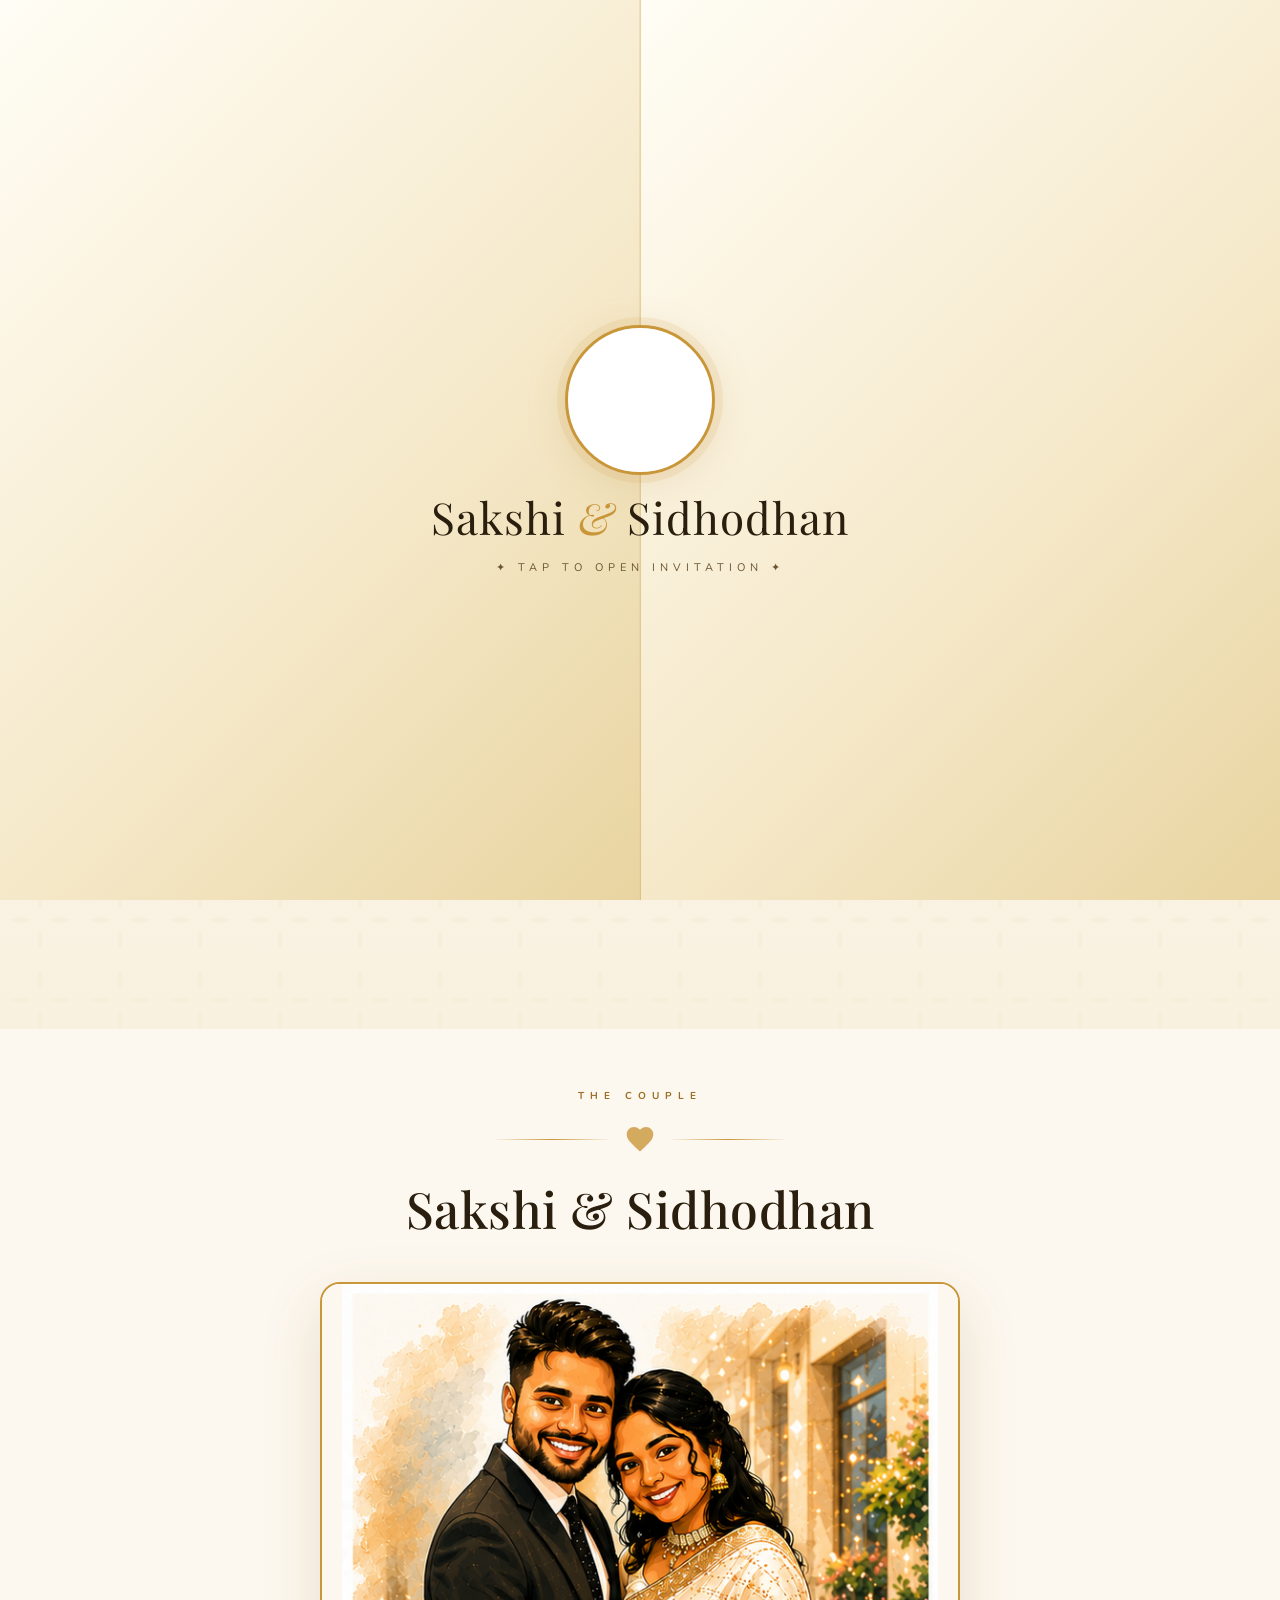
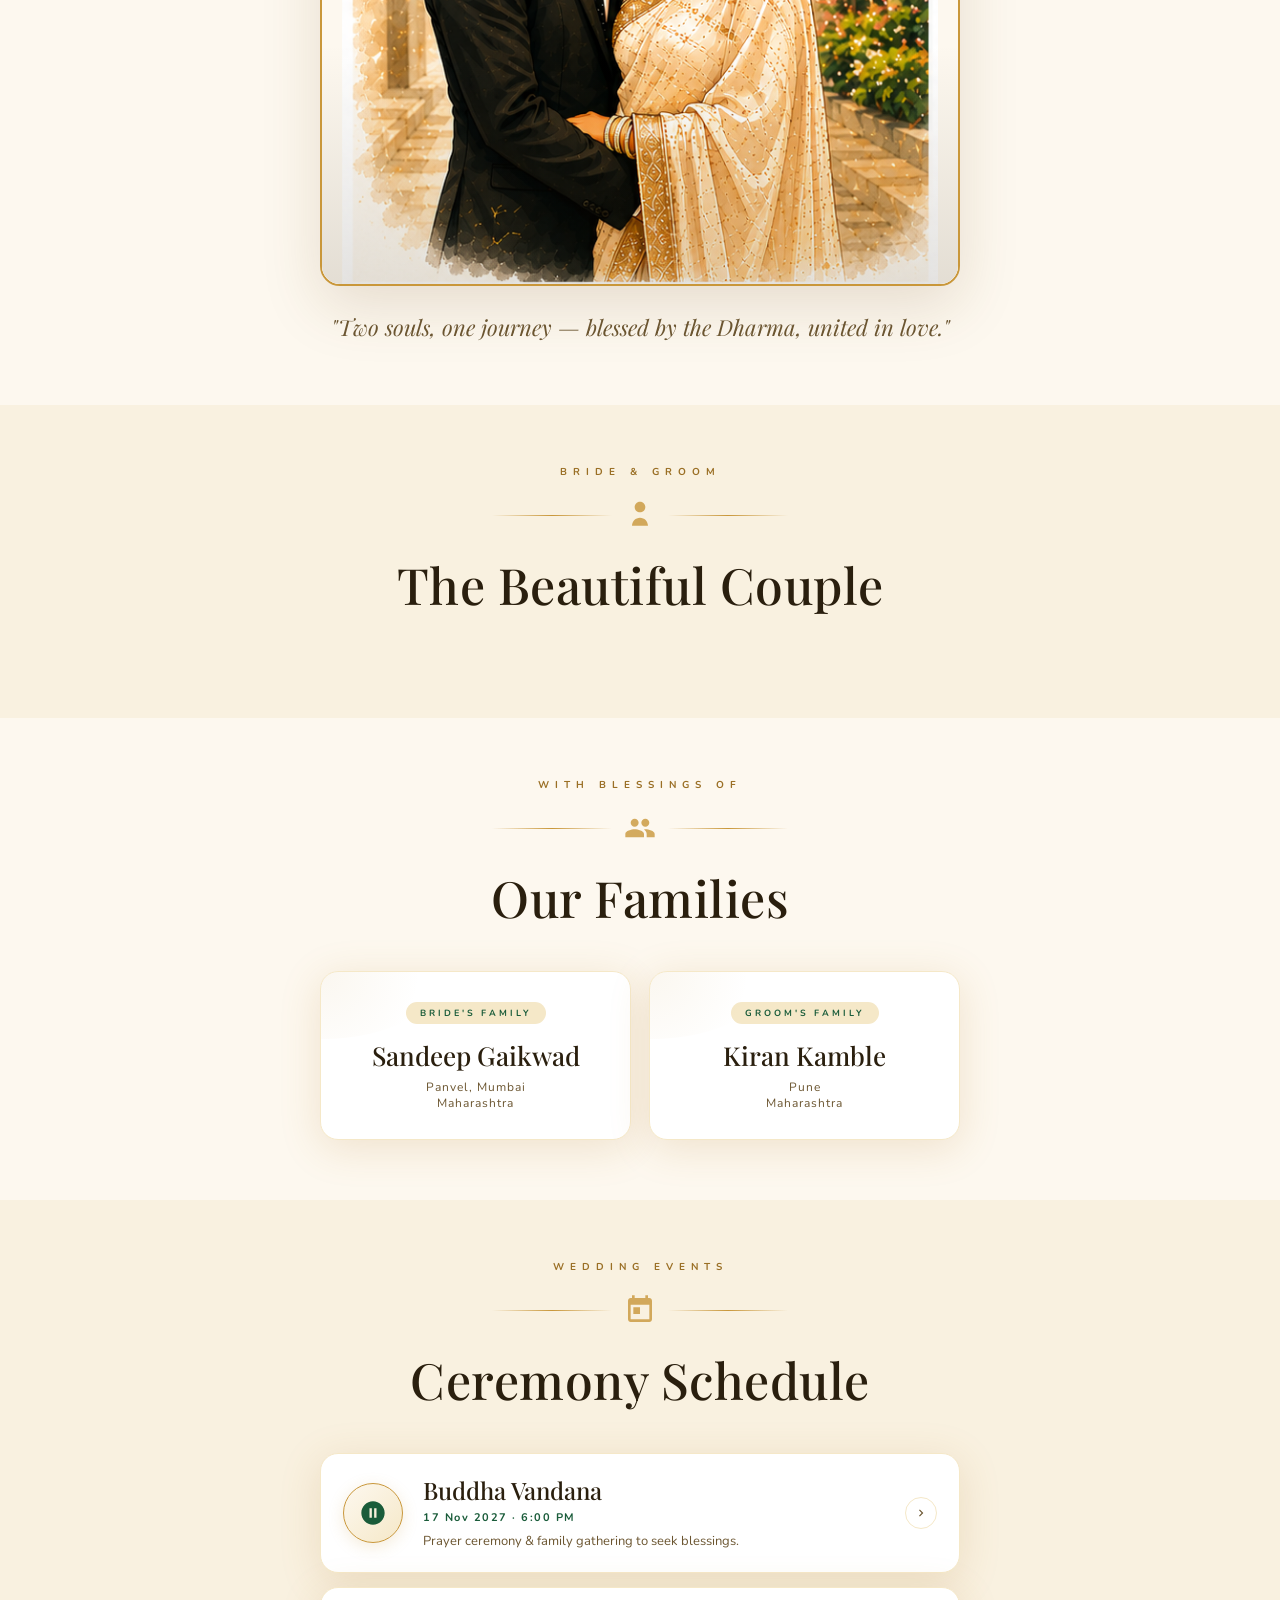
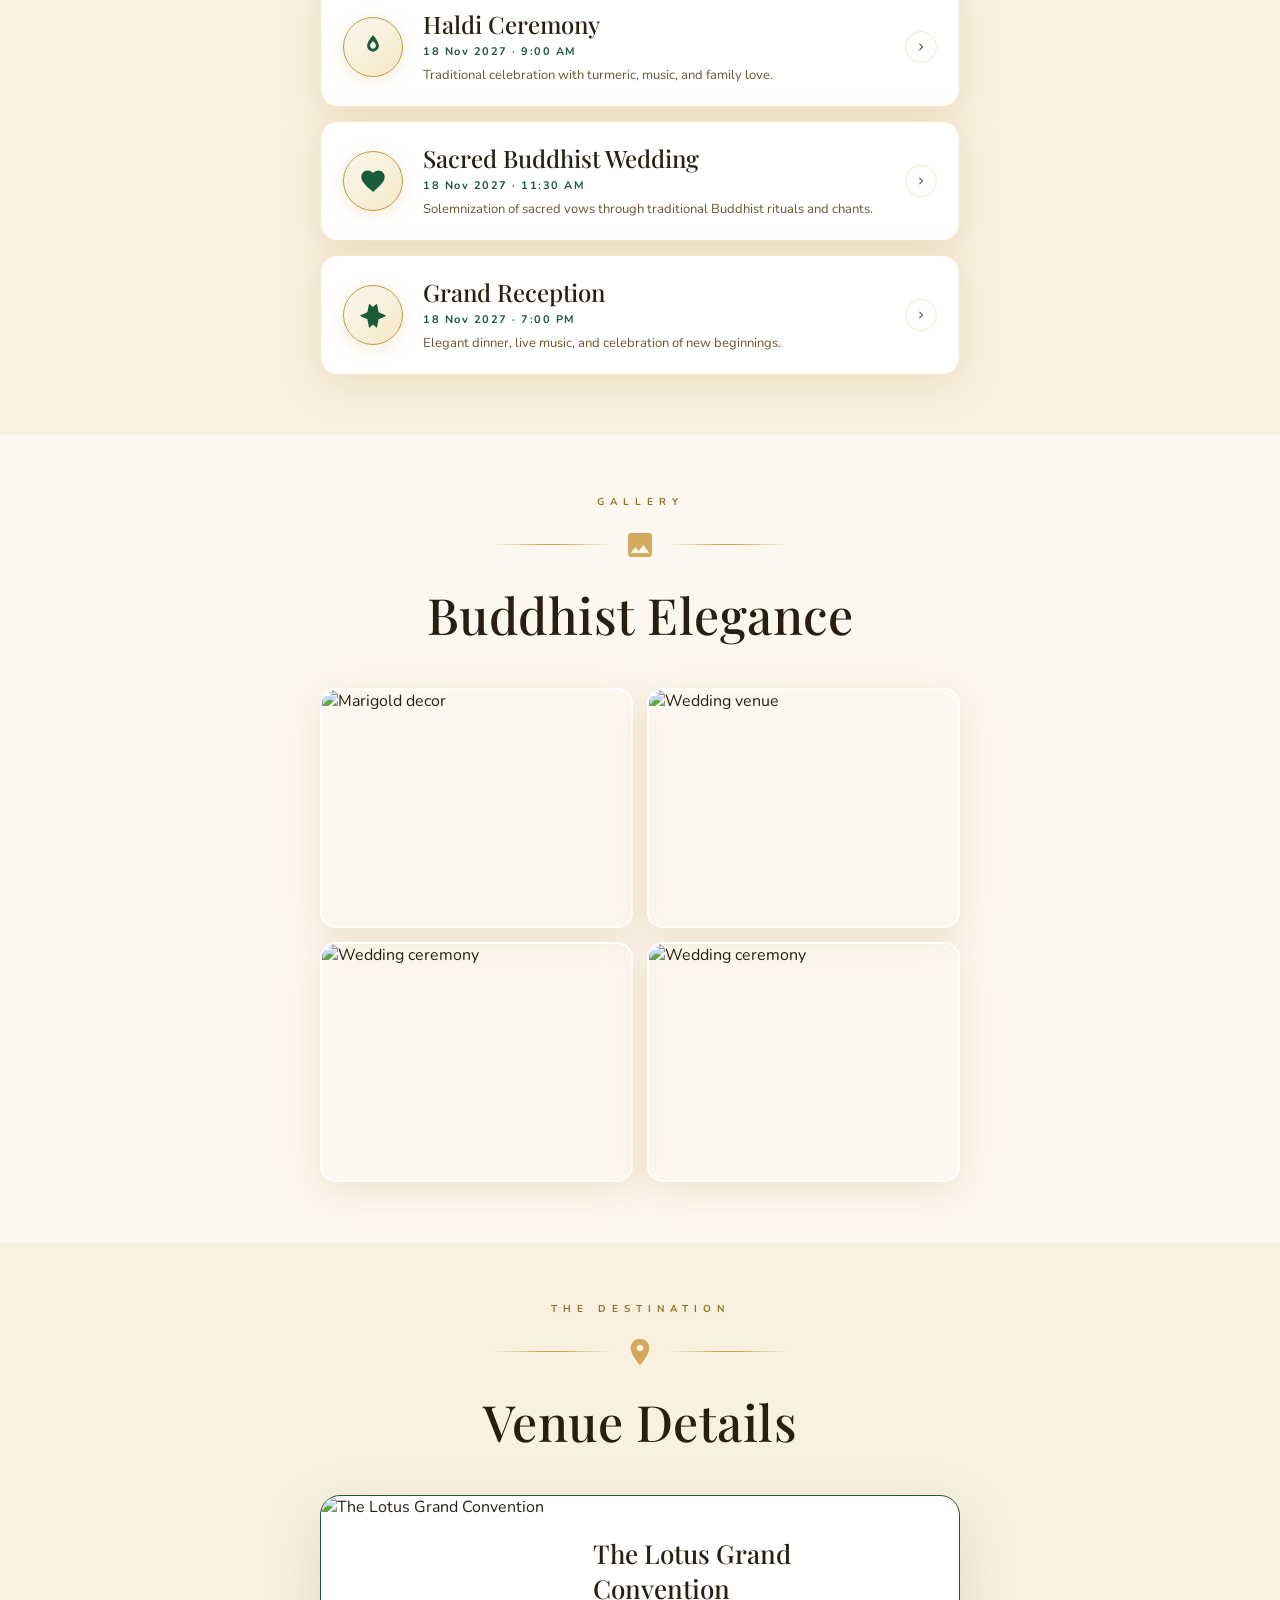
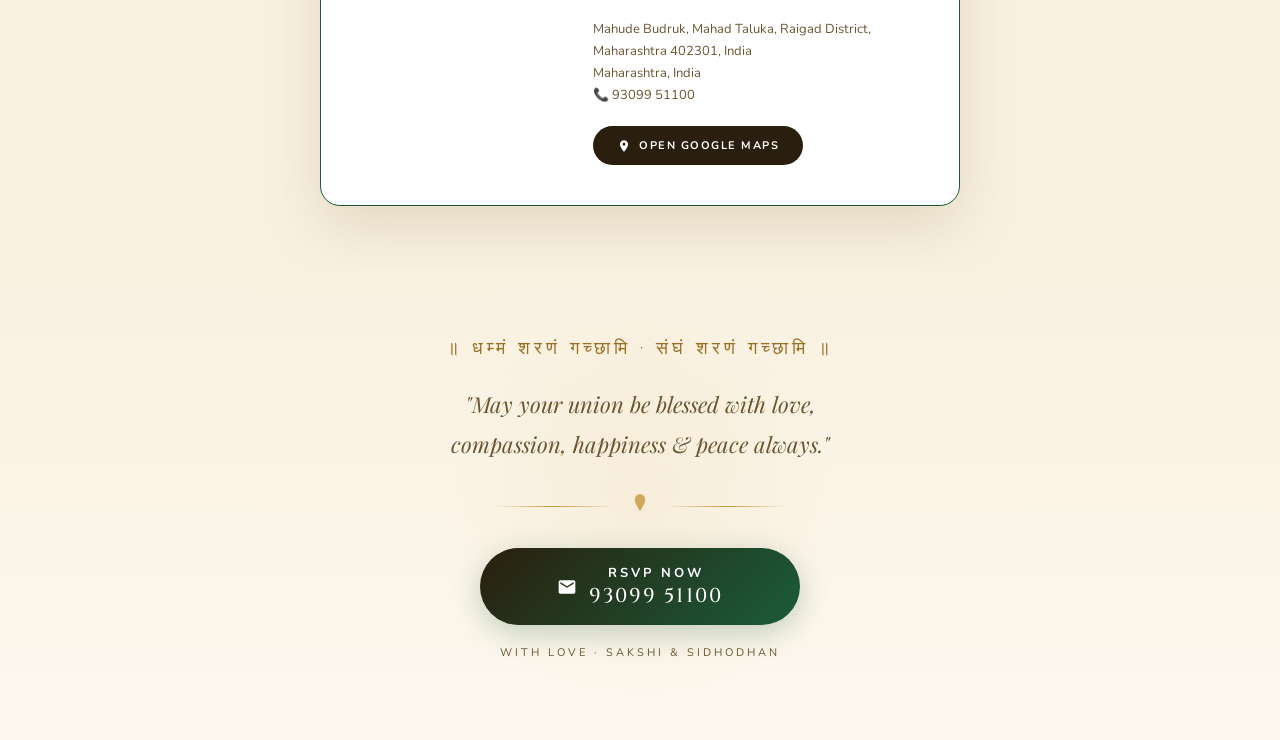
==== index1.html @ 81480c8a "Rename index.html to index1.html" ====
<!DOCTYPE html>
<html lang="en">
<head>
<meta charset="UTF-8">
<meta name="viewport" content="width=device-width, initial-scale=1.0">
<title>Sakshi & Sidhodhan — Sacred Wedding</title>
<link href="https://fonts.googleapis.com/css2?family=Playfair+Display:ital,wght@0,400;0,500;0,700;1,400;1,500&family=Cinzel:wght@400;500;600&family=Nunito:wght@300;400;500;600&display=swap" rel="stylesheet">
<style>
:root {
  --cream: #fdf8ef;
  --cream2: #f9f1e0;
  --gold: #c9973a;
  --gold-light: #e8c97a;
  --gold-pale: #f5e8c8;
  --gold-dark: #9a6f25;
  --text: #2a1f0e;
  --text2: #6b5530;
  --green: #1a5c3a;
  --white: #ffffff;
  --shadow: 0 8px 40px rgba(180,130,50,0.18);
  --shadow2: 0 20px 60px rgba(100,70,20,0.15);
}
*{margin:0;padding:0;box-sizing:border-box}
html{scroll-behavior:smooth}
body{
  background:var(--cream);
  color:var(--text);
  font-family:'Nunito',sans-serif;
  overflow-x:hidden;
  -webkit-font-smoothing:antialiased;
}
body.locked{overflow:hidden;height:100vh}

/* ====== PARTICLES ====== */
#particles{
  position:fixed;inset:0;pointer-events:none;z-index:1;overflow:hidden;
}
.petal{
  position:absolute;top:-5%;
  opacity:0;
  animation:petalFall linear infinite;
}
@keyframes petalFall{
  0%{transform:translateY(0) rotate(0deg) translateX(0);opacity:0}
  10%{opacity:.7}
  90%{opacity:.5}
  100%{transform:translateY(110vh) rotate(720deg) translateX(80px);opacity:0}
}

/* ====== ENVELOPE ====== */
#envelope{
  position:fixed;inset:0;z-index:9999;
  display:flex;align-items:center;justify-content:center;
  background:var(--cream);
  transition:opacity 1.2s ease,visibility 1.2s ease;
}
#envelope.hidden{opacity:0;visibility:hidden;pointer-events:none}

.env-gate{
  position:absolute;top:0;bottom:0;width:50%;
  background:linear-gradient(135deg,#fffdf5 0%,#f5e8c8 60%,#e8d4a0 100%);
  transition:transform 1.4s cubic-bezier(.77,0,.175,1);
}
.env-gate-l{left:0;border-right:1px solid rgba(201,151,58,.3)}
.env-gate-r{right:0;border-left:1px solid rgba(201,151,58,.3)}
#envelope.open .env-gate-l{transform:translateX(-100%)}
#envelope.open .env-gate-r{transform:translateX(100%)}

.env-center{
  position:relative;z-index:2;text-align:center;
  display:flex;flex-direction:column;align-items:center;gap:16px;
}
.seal-btn{
  width:150px;height:150px;border-radius:50%;
  background:#fff;
  border:3px solid var(--gold);
  box-shadow:0 0 0 8px rgba(201,151,58,.12),var(--shadow);
  cursor:pointer;
  display:flex;align-items:center;justify-content:center;
  transition:transform .4s cubic-bezier(.175,.885,.32,1.275),box-shadow .4s;
  position:relative;overflow:hidden;
  animation:sealPulse 2.5s ease-in-out infinite;
}
.seal-btn:hover{transform:scale(1.1) rotate(8deg);box-shadow:0 0 0 14px rgba(201,151,58,.2),0 20px 50px rgba(180,130,50,.3)}
@keyframes sealPulse{
  0%,100%{box-shadow:0 0 0 8px rgba(201,151,58,.12),var(--shadow)}
  50%{box-shadow:0 0 0 16px rgba(201,151,58,.22),0 16px 50px rgba(180,130,50,.25)}
}
.seal-img{width:82%;height:82%;object-fit:contain}
.env-names{
  font-family:'Playfair Display',serif;
  font-size:clamp(28px,6vw,44px);
  color:var(--text);letter-spacing:1px;line-height:1.2;
}
.env-names span{color:var(--gold);font-style:italic}
.env-tap{
  font-size:11px;letter-spacing:5px;text-transform:uppercase;
  color:var(--text2);animation:blink 2s ease-in-out infinite;
}
@keyframes blink{0%,100%{opacity:.5}50%{opacity:1}}

/* ====== ORNAMENT SVG DIVIDER ====== */
.divider{
  display:flex;align-items:center;justify-content:center;gap:12px;
  margin:20px 0;
}
.divider-line{
  flex:1;height:1px;
  background:linear-gradient(to right,transparent,var(--gold),transparent);
  max-width:120px;
}
.divider svg{width:32px;height:32px;fill:var(--gold);opacity:.8}

/* ====== LAYOUT ====== */
#main{position:relative;z-index:2}
.section{padding:60px 20px;position:relative}
.container{max-width:640px;margin:0 auto}

/* ====== HERO ====== */
.hero{
  min-height:100vh;
  display:flex;align-items:center;justify-content:center;
  text-align:center;
  background:
    radial-gradient(ellipse 80% 60% at 50% 0%,rgba(232,201,122,.25) 0%,transparent 70%),
    linear-gradient(180deg,var(--cream) 0%,var(--cream2) 100%);
  overflow:hidden;
  position:relative;
  padding:80px 24px 60px;
}
.hero::before{
  content:'';position:absolute;inset:0;
  background:url("data:image/svg+xml,%3Csvg width='80' height='80' viewBox='0 0 80 80' xmlns='http://www.w3.org/2000/svg'%3E%3Cpath d='M40 10 Q45 20 40 30 Q35 20 40 10Z M40 50 Q45 60 40 70 Q35 60 40 50Z M10 40 Q20 45 30 40 Q20 35 10 40Z M50 40 Q60 45 70 40 Q60 35 50 40Z' fill='rgba(201,151,58,0.04)'/%3E%3C/svg%3E");
  pointer-events:none;
}

.mantra{
  font-family:'Cinzel',serif;
  font-size:clamp(12px,3vw,15px);
  letter-spacing:4px;
  color:var(--gold-dark);
  margin-bottom:20px;
  animation:shimmer 3s ease-in-out infinite;
}
@keyframes shimmer{
  0%,100%{opacity:.7;text-shadow:none}
  50%{opacity:1;text-shadow:0 0 20px rgba(201,151,58,.4)}
}

.hero-emblem{
  width:clamp(160px,40vw,220px);
  height:clamp(160px,40vw,220px);
  border-radius:50%;
  margin:0 auto 32px;
  background:#fff;
  border:3px solid var(--gold);
  box-shadow:var(--shadow2),inset 0 0 30px rgba(201,151,58,.08);
  display:flex;align-items:center;justify-content:center;
  overflow:hidden;
  position:relative;
  animation:float 5s ease-in-out infinite;
}
.hero-emblem img{width:90%;height:90%;object-fit:contain}
.hero-emblem::after{
  content:'';position:absolute;inset:0;border-radius:50%;
  background:conic-gradient(transparent 0deg,rgba(201,151,58,.15) 90deg,transparent 180deg,rgba(201,151,58,.15) 270deg,transparent 360deg);
  animation:rotateConic 8s linear infinite;
}
@keyframes rotateConic{from{transform:rotate(0deg)}to{transform:rotate(360deg)}}
@keyframes float{
  0%,100%{transform:translateY(0) scale(1)}
  50%{transform:translateY(-12px) scale(1.01)}
}

.hero-names{
  font-family:'Playfair Display',serif;
  line-height:1.05;
  color:var(--text);
}
.name-bride{font-size:clamp(48px,13vw,80px);font-weight:400;display:block}
.name-amp{
  font-size:clamp(28px,7vw,46px);
  font-style:italic;
  color:var(--gold);
  display:block;
  margin:4px 0;
  animation:goldPulse 3s ease-in-out infinite;
}
.name-groom{font-size:clamp(48px,13vw,80px);font-weight:400;display:block}
@keyframes goldPulse{
  0%,100%{color:var(--gold);text-shadow:none}
  50%{color:var(--gold-light);text-shadow:0 0 30px rgba(201,151,58,.5)}
}

.hero-tagline{
  font-size:clamp(10px,2.5vw,13px);
  letter-spacing:5px;
  text-transform:uppercase;
  color:var(--text2);
  margin-top:20px;
  line-height:2;
}

/* ====== DATE BOX ====== */
.date-box{
  background:#fff;
  border:1px solid var(--gold);
  border-radius:20px;
  padding:clamp(24px,5vw,40px) clamp(20px,4vw,32px);
  margin-top:36px;
  box-shadow:var(--shadow);
  position:relative;
  overflow:hidden;
  transition:transform .3s,box-shadow .3s;
}
.date-box:hover{transform:translateY(-4px);box-shadow:0 20px 60px rgba(180,130,50,.25)}
.date-box::before{
  content:'';position:absolute;top:0;left:-100%;width:60%;height:100%;
  background:linear-gradient(90deg,transparent,rgba(201,151,58,.12),transparent);
  animation:sweep 4s ease-in-out infinite;
}
@keyframes sweep{
  0%{left:-100%}100%{left:150%}
}

.date-main{
  font-family:'Cinzel',serif;
  font-size:clamp(24px,6vw,38px);
  font-weight:500;
  color:var(--text);
  letter-spacing:1px;
}
.date-venue{
  font-size:clamp(10px,2.5vw,13px);
  letter-spacing:4px;
  color:var(--gold-dark);
  text-transform:uppercase;
  margin-top:6px;
  font-weight:600;
}

.countdown{
  display:grid;grid-template-columns:repeat(4,1fr);
  gap:10px;margin-top:24px;
  border-top:1px dashed rgba(201,151,58,.4);
  padding-top:20px;
}
.cd-unit{text-align:center}
.cd-num{
  font-family:'Playfair Display',serif;
  font-size:clamp(26px,7vw,36px);
  color:var(--text);
  display:block;
  font-weight:500;
}
.cd-label{
  font-size:9px;letter-spacing:2px;
  text-transform:uppercase;color:var(--text2);
  margin-top:2px;display:block;
}

/* ====== SECTION HEADERS ====== */
.sec-header{text-align:center;margin-bottom:40px}
.sec-tag{
  font-size:10px;letter-spacing:6px;text-transform:uppercase;
  color:var(--gold-dark);font-weight:700;display:block;margin-bottom:8px;
}
.sec-title{
  font-family:'Playfair Display',serif;
  font-size:clamp(32px,8vw,50px);
  font-weight:500;
  color:var(--text);
  letter-spacing:.5px;
}

/* ====== COUPLE PHOTO ====== */
.couple-frame{
  border-radius:20px;
  overflow:hidden;
  border:2px solid var(--gold);
  box-shadow:var(--shadow2);
  position:relative;
  background:#fff;
}
.couple-frame img{
  width:100%;
  height:auto;
  display:block;
  max-height:600px;
  object-fit:contain;
  background:var(--cream);
}
.couple-frame::after{
  content:'';position:absolute;inset:0;
  border-radius:18px;
  background:linear-gradient(to bottom,transparent 60%,rgba(42,31,14,.12));
  pointer-events:none;
}
.couple-quote{
  font-family:'Playfair Display',serif;
  font-size:clamp(16px,4vw,22px);
  font-style:italic;
  color:var(--text2);
  text-align:center;
  margin-top:24px;
  line-height:1.6;
  padding:0 10px;
}

/* ====== PORTRAIT GRID ====== */
.portraits{display:grid;grid-template-columns:1fr 1fr;gap:16px;margin-bottom:28px}
.portrait-card{
  background:#fff;border:1px solid var(--gold-pale);
  border-radius:18px;padding:12px;
  box-shadow:var(--shadow);text-align:center;
  transition:transform .35s ease,box-shadow .35s ease;
  overflow:hidden;position:relative;
}
.portrait-card:hover{transform:translateY(-6px) scale(1.01);box-shadow:var(--shadow2)}
.portrait-card img{
  width:100%;height:clamp(200px,50vw,320px);
  object-fit:cover;border-radius:12px;
  border:1px solid rgba(201,151,58,.2);
  margin-bottom:12px;
  display:block;
}
.portrait-name{
  font-family:'Playfair Display',serif;
  font-size:clamp(18px,4vw,24px);
  color:var(--text);font-weight:500;
}
.portrait-role{
  font-size:10px;letter-spacing:3px;text-transform:uppercase;
  color:var(--gold-dark);margin-top:4px;font-weight:600;
}

/* ====== FAMILY CARDS ====== */
.families{display:grid;grid-template-columns:1fr 1fr;gap:18px}
.fam-card{
  background:#fff;
  border:1px solid var(--gold-pale);
  border-radius:18px;
  padding:28px 20px;
  text-align:center;
  box-shadow:var(--shadow);
  position:relative;overflow:hidden;
  transition:transform .3s,box-shadow .3s;
}
.fam-card:hover{transform:translateY(-5px);box-shadow:var(--shadow2)}
.fam-card::before{
  content:'';position:absolute;top:-40%;left:-40%;width:80%;height:80%;
  border-radius:50%;
  background:radial-gradient(circle,rgba(201,151,58,.08) 0%,transparent 70%);
  transition:transform .5s;
}
.fam-card:hover::before{transform:scale(1.5)}
.fam-badge{
  display:inline-block;padding:5px 14px;
  background:var(--gold-pale);border-radius:50px;
  font-size:9px;letter-spacing:3px;text-transform:uppercase;
  color:var(--green);font-weight:700;margin-bottom:14px;
}
.fam-name{
  font-family:'Playfair Display',serif;
  font-size:clamp(18px,4.5vw,26px);
  color:var(--text);font-weight:500;
}
.fam-city{
  font-size:12px;color:var(--text2);
  margin-top:6px;letter-spacing:1px;
}

/* ====== SCHEDULE ====== */
.schedule{display:flex;flex-direction:column;gap:14px}
.event-card{
  display:flex;gap:20px;align-items:center;
  background:#fff;border:1px solid var(--gold-pale);
  border-radius:18px;padding:20px 22px;
  box-shadow:var(--shadow);cursor:pointer;
  position:relative;overflow:hidden;
  transition:transform .3s,border-color .3s,box-shadow .3s;
}
.event-card:hover{
  transform:translateX(6px);
  border-color:var(--green);
  box-shadow:var(--shadow2);
}
.event-card::before{
  content:'';position:absolute;left:0;top:0;bottom:0;width:3px;
  background:linear-gradient(to bottom,var(--gold),var(--green));
  border-radius:2px 0 0 2px;
  transform:scaleY(0);
  transition:transform .3s ease;
}
.event-card:hover::before{transform:scaleY(1)}
.event-icon{
  width:60px;height:60px;min-width:60px;
  border-radius:50%;
  background:linear-gradient(135deg,var(--cream) 0%,var(--gold-pale) 100%);
  border:1.5px solid var(--gold);
  display:flex;align-items:center;justify-content:center;
  box-shadow:0 4px 16px rgba(201,151,58,.18);
}
.event-icon svg{width:28px;height:28px;fill:var(--green)}
.event-body{flex:1}
.event-title{
  font-family:'Playfair Display',serif;
  font-size:clamp(18px,4.5vw,24px);
  color:var(--text);font-weight:500;
}
.event-time{
  font-size:11px;color:var(--green);font-weight:700;
  letter-spacing:1.5px;margin-top:4px;
}
.event-desc{
  font-size:13px;color:var(--text2);
  margin-top:6px;line-height:1.6;
}
.event-arrow{
  width:32px;height:32px;border-radius:50%;
  border:1.5px solid var(--gold-pale);
  display:flex;align-items:center;justify-content:center;
  transition:all .3s;flex-shrink:0;
}
.event-card:hover .event-arrow{
  background:var(--gold);border-color:var(--gold);
}
.event-arrow svg{width:14px;height:14px;fill:var(--text2)}
.event-card:hover .event-arrow svg{fill:#fff}

/* ====== GALLERY ====== */
.gallery{display:grid;grid-template-columns:repeat(2,1fr);gap:14px}
.gal-img{
  width:100%;height:clamp(160px,40vw,240px);
  object-fit:cover;
  border-radius:16px;
  border:2px solid #fff;
  box-shadow:var(--shadow);
  transition:transform .4s cubic-bezier(.175,.885,.32,1.275),box-shadow .4s;
  cursor:pointer;
}
.gal-img:hover{transform:scale(1.04) rotate(.5deg);box-shadow:var(--shadow2)}

/* ====== VENUE ====== */
.venue-card{
  background:#fff;
  border:1px solid var(--green);
  border-radius:20px;
  overflow:hidden;
  box-shadow:var(--shadow2);
  display:flex;
}
.venue-img{width:38%;min-height:260px;overflow:hidden}
.venue-img img{width:100%;height:100%;object-fit:cover;display:block;transition:transform .6s ease}
.venue-card:hover .venue-img img{transform:scale(1.06)}
.venue-info{
  flex:1;padding:clamp(24px,4vw,40px) clamp(18px,3.5vw,30px);
  display:flex;flex-direction:column;justify-content:center;
}
.venue-name{
  font-family:'Playfair Display',serif;
  font-size:clamp(18px,4.5vw,26px);
  color:var(--text);font-weight:500;margin-bottom:12px;
}
.venue-addr{
  font-size:13px;color:var(--text2);
  line-height:1.7;margin-bottom:20px;
}
.map-btn{
  display:inline-flex;align-items:center;gap:8px;
  padding:12px 24px;
  background:var(--text);color:#fff;
  border-radius:50px;text-decoration:none;
  font-size:11px;font-weight:700;letter-spacing:1.5px;
  text-transform:uppercase;
  transition:background .3s,transform .3s;
  align-self:flex-start;
}
.map-btn:hover{background:var(--green);transform:translateY(-2px)}
.map-btn svg{width:14px;height:14px;fill:#fff}

/* ====== BLESSINGS FOOTER ====== */
.footer-section{
  text-align:center;
  padding:70px 24px 80px;
  background:linear-gradient(180deg,var(--cream2) 0%,var(--cream) 100%);
  position:relative;overflow:hidden;
}
.footer-section::before{
  content:'';position:absolute;
  top:50%;left:50%;transform:translate(-50%,-50%);
  width:400px;height:400px;border-radius:50%;
  background:radial-gradient(circle,rgba(201,151,58,.08) 0%,transparent 70%);
  pointer-events:none;
}
.blessing-text{
  font-family:'Playfair Display',serif;
  font-size:clamp(16px,4vw,22px);
  font-style:italic;
  color:var(--text2);
  line-height:1.8;
  margin-bottom:24px;
}
.rsvp-box{
  display:flex;align-items:center;justify-content:center;gap:12px;
  background:linear-gradient(135deg,var(--text) 0%,var(--green) 100%);
  border-radius:50px;
  padding:16px 36px;
  box-shadow:0 8px 30px rgba(26,92,58,.25);
  max-width:320px;
  margin:0 auto 16px;
  transition:transform .3s,box-shadow .3s;
  cursor:default;
}
.rsvp-box:hover{transform:translateY(-3px);box-shadow:0 16px 40px rgba(26,92,58,.35)}
.rsvp-label{
  font-size:13px;letter-spacing:3px;text-transform:uppercase;
  color:#fff;font-weight:700;
}
.rsvp-phone{
  font-family:'Cinzel',serif;
  font-size:clamp(15px,4vw,20px);
  color:#fff;font-weight:500;letter-spacing:2px;
}

/* ====== MODAL ====== */
.modal-bg{
  position:fixed;inset:0;
  background:rgba(42,31,14,.6);
  backdrop-filter:blur(10px);
  z-index:5000;
  display:flex;align-items:center;justify-content:center;
  padding:24px;
  opacity:0;visibility:hidden;
  transition:opacity .35s,visibility .35s;
}
.modal-bg.on{opacity:1;visibility:visible}
.modal{
  background:#fff;
  max-width:440px;width:100%;
  border-radius:24px;padding:36px 28px;
  text-align:center;
  border-top:4px solid var(--gold);
  box-shadow:0 30px 80px rgba(0,0,0,.2);
  position:relative;
  transform:scale(.9) translateY(20px);
  transition:transform .4s cubic-bezier(.175,.885,.32,1.275);
}
.modal-bg.on .modal{transform:scale(1) translateY(0)}
.modal-close{
  position:absolute;top:16px;right:16px;
  width:32px;height:32px;border-radius:50%;
  border:1.5px solid var(--gold-pale);background:#fff;
  cursor:pointer;font-size:18px;color:var(--text2);
  display:flex;align-items:center;justify-content:center;
  transition:background .2s,color .2s;
}
.modal-close:hover{background:var(--text);color:#fff}
.modal-icon{
  width:70px;height:70px;border-radius:50%;
  background:var(--gold-pale);border:2px solid var(--gold);
  margin:0 auto 18px;display:flex;align-items:center;justify-content:center;
}
.modal-icon svg{width:34px;height:34px;fill:var(--green)}
.modal-title{
  font-family:'Playfair Display',serif;
  font-size:clamp(22px,5vw,28px);
  color:var(--text);margin-bottom:6px;
}
.modal-time{
  font-size:12px;letter-spacing:2px;color:var(--gold-dark);
  text-transform:uppercase;font-weight:700;margin-bottom:16px;
}
.modal-divider{
  height:1px;background:linear-gradient(to right,transparent,var(--gold),transparent);
  margin:16px 0;
}
.modal-desc{
  font-size:14px;color:var(--text2);line-height:1.8;margin-bottom:16px;
}
.modal-extra{
  background:var(--cream);border-radius:12px;padding:16px;
  font-size:13px;color:var(--text2);line-height:1.8;text-align:left;
}

/* ====== REVEAL ====== */
.reveal{
  opacity:0;transform:translateY(50px);
  transition:opacity .9s cubic-bezier(.16,1,.3,1),transform .9s cubic-bezier(.16,1,.3,1);
}
.reveal.on{opacity:1;transform:translateY(0)}
.reveal-l{
  opacity:0;transform:translateX(-40px);
  transition:opacity .9s cubic-bezier(.16,1,.3,1),transform .9s cubic-bezier(.16,1,.3,1);
}
.reveal-l.on{opacity:1;transform:translateX(0)}
.reveal-r{
  opacity:0;transform:translateX(40px);
  transition:opacity .9s cubic-bezier(.16,1,.3,1),transform .9s cubic-bezier(.16,1,.3,1);
}
.reveal-r.on{opacity:1;transform:translateX(0)}

/* ====== DELAY UTILITIES ====== */
.d1{transition-delay:.1s}
.d2{transition-delay:.2s}
.d3{transition-delay:.3s}
.d4{transition-delay:.4s}
.d5{transition-delay:.5s}

/* ====== SECTION BACKGROUNDS ====== */
.bg-alt{background:var(--cream2)}

/* ====== RESPONSIVE ====== */
@media(max-width:540px){
  .portraits{grid-template-columns:1fr}
  .families{grid-template-columns:1fr}
  .venue-card{flex-direction:column}
  .venue-img{width:100%;min-height:200px}
  .event-card{flex-direction:row;gap:14px}
  .map-btn{align-self:center}
}
@media(max-width:380px){
  .gallery{grid-template-columns:1fr}
  .countdown{gap:6px}
}
</style>
</head>
<body class="locked">

<!-- PARTICLES -->
<div id="particles"></div>

<!-- ENVELOPE OVERLAY -->
<div id="envelope">
  <div class="env-gate env-gate-l"></div>
  <div class="env-gate env-gate-r"></div>
  <div class="env-center">
    <div class="seal-btn" onclick="openEnvelope()">
      <img class="seal-img" src="https://png.pngtree.com/png-vector/20240514/ourlarge/pngtree-goutam-buddo-gold-buddha-purnima-png-image_12463487.png" alt="Seal" onerror="this.style.display='none'">
    </div>
    <div class="env-names">Sakshi <span>&</span> Sidhodhan</div>
    <div class="env-tap">✦ Tap to open invitation ✦</div>
  </div>
</div>

<!-- MAIN CONTENT -->
<div id="main">

  <!-- HERO -->
  <section class="hero">
    <div class="container">
      <div style="opacity:0;transform:translateY(30px);transition:all 1.2s cubic-bezier(.16,1,.3,1)" id="heroInner">
        
        <div class="mantra">॥ बुद्धं शरणं गच्छामि ॥</div>

        <div class="hero-emblem reveal">
          <img src="https://png.pngtree.com/png-vector/20240514/ourlarge/pngtree-goutam-buddo-gold-buddha-purnima-png-image_12463487.png" alt="Buddha" onerror="this.src='data:image/svg+xml,<svg xmlns=\'http://www.w3.org/2000/svg\' viewBox=\'0 0 100 100\'><circle cx=\'50\' cy=\'50\' r=\'48\' fill=\'%23f5e8c8\' stroke=\'%23c9973a\' stroke-width=\'2\'/><text y=\'60\' x=\'50\' text-anchor=\'middle\' font-size=\'40\'>☸</text></svg>'">
        </div>

        <div class="hero-names">
          <span class="name-bride">Sakshi</span>
          <span class="name-amp">&</span>
          <span class="name-groom">Sidhodhan</span>
        </div>

        <div class="hero-tagline">
          Together with their families<br>invite you to celebrate their sacred Buddhist union
        </div>

        <div class="date-box reveal d2">
          <div class="date-main">18 November 2027</div>
          <div class="date-venue">Pune · Maharashtra</div>
          <div class="countdown">
            <div class="cd-unit"><span class="cd-num" id="cd-d">--</span><span class="cd-label">Days</span></div>
            <div class="cd-unit"><span class="cd-num" id="cd-h">--</span><span class="cd-label">Hours</span></div>
            <div class="cd-unit"><span class="cd-num" id="cd-m">--</span><span class="cd-label">Mins</span></div>
            <div class="cd-unit"><span class="cd-num" id="cd-s">--</span><span class="cd-label">Secs</span></div>
          </div>
        </div>

      </div>
    </div>
  </section>

  <!-- COUPLE -->
  <section class="section">
    <div class="container">
      <div class="sec-header reveal">
        <span class="sec-tag">The Couple</span>
        <div class="divider">
          <div class="divider-line"></div>
          <svg viewBox="0 0 24 24"><path d="M12 21.35l-1.45-1.32C5.4 15.36 2 12.28 2 8.5 2 5.42 4.42 3 7.5 3c1.74 0 3.41.81 4.5 2.09C13.09 3.81 14.76 3 16.5 3 19.58 3 22 5.42 22 8.5c0 3.78-3.4 6.86-8.55 11.54L12 21.35z"/></svg>
          <div class="divider-line"></div>
        </div>
        <h2 class="sec-title">Sakshi & Sidhodhan</h2>
      </div>

      <div class="couple-frame reveal d1">
        <img src="ChatGPT Image May 30, 2026, 02_15_19 AM (2).png" alt="Sakshi and Sidhodhan together" onerror="this.src='https://images.unsplash.com/photo-1583939003579-730e3918a45a?auto=compress&cs=tinysrgb&w=600'">
      </div>
      <p class="couple-quote reveal d2">"Two souls, one journey — blessed by the Dharma, united in love."</p>
    </div>
  </section>

  <!-- PORTRAITS -->
  <section class="section bg-alt">
    <div class="container">
      <div class="sec-header reveal">
        <span class="sec-tag">Bride & Groom</span>
        <div class="divider">
          <div class="divider-line"></div>
          <svg viewBox="0 0 24 24"><path d="M12 2C9.5 2 8 4 8 6c0 2.5 2 4 4 4s4-1.5 4-4c0-2-1.5-4-4-4z M6 20c0-3.3 2.7-6 6-6s6 2.7 6 6H6z"/></svg>
          <div class="divider-line"></div>
        </div>
        <h2 class="sec-title">The Beautiful Couple</h2>
      </div>

      <!-- <div class="portraits">
        <div class="portrait-card reveal-l">
          <img src="ChatGPT Image May 30, 2026, 02_08_02 AM (1).png" alt="Sakshi" onerror="this.src='https://images.unsplash.com/photo-1595126731135-e4ceb9347897?auto=compress&cs=tinysrgb&w=400'">
          <div class="portrait-name">Sakshi</div>
          <div class="portrait-role">The Bride</div>
        </div>
        <div class="portrait-card reveal-r d1">
          <img src="ChatGPT Image May 30, 2026, 02_08_02 AM (3).png" alt="Sidhodhan" onerror="this.src='https://images.unsplash.com/photo-1511795409834-ef04bbd61622?auto=compress&cs=tinysrgb&w=400'">
          <div class="portrait-name">Sidhodhan</div>
          <div class="portrait-role">The Groom</div>
        </div>
      </div> -->
    </div>
  </section>

  <!-- FAMILIES -->
  <section class="section">
    <div class="container">
      <div class="sec-header reveal">
        <span class="sec-tag">With Blessings Of</span>
        <div class="divider">
          <div class="divider-line"></div>
          <svg viewBox="0 0 24 24"><path d="M16 11c1.66 0 2.99-1.34 2.99-3S17.66 5 16 5c-1.66 0-3 1.34-3 3s1.34 3 3 3zm-8 0c1.66 0 2.99-1.34 2.99-3S9.66 5 8 5C6.34 5 5 6.34 5 8s1.34 3 3 3zm0 2c-2.33 0-7 1.17-7 3.5V19h14v-2.5c0-2.33-4.67-3.5-7-3.5zm8 0c-.29 0-.62.02-.97.05 1.16.84 1.97 1.97 1.97 3.45V19h6v-2.5c0-2.33-4.67-3.5-7-3.5z"/></svg>
          <div class="divider-line"></div>
        </div>
        <h2 class="sec-title">Our Families</h2>
      </div>

      <div class="families">
        <div class="fam-card reveal-l">
          <div class="fam-badge">Bride's Family</div>
          <div class="fam-name">Sandeep Gaikwad</div>
          <div class="fam-city">Panvel, Mumbai<br>Maharashtra</div>
        </div>
        <div class="fam-card reveal-r d1">
          <div class="fam-badge">Groom's Family</div>
          <div class="fam-name">Kiran Kamble</div>
          <div class="fam-city">Pune<br>Maharashtra</div>
        </div>
      </div>
    </div>
  </section>

  <!-- SCHEDULE -->
  <section class="section bg-alt">
    <div class="container">
      <div class="sec-header reveal">
        <span class="sec-tag">Wedding Events</span>
        <div class="divider">
          <div class="divider-line"></div>
          <svg viewBox="0 0 24 24"><path d="M19 3h-1V1h-2v2H8V1H6v2H5c-1.11 0-1.99.9-1.99 2L3 19c0 1.1.89 2 2 2h14c1.1 0 2-.9 2-2V5c0-1.1-.9-2-2-2zm0 16H5V8h14v11zM7 10h5v5H7z"/></svg>
          <div class="divider-line"></div>
        </div>
        <h2 class="sec-title">Ceremony Schedule</h2>
      </div>

      <div class="schedule">
        <div class="event-card reveal d1" onclick="openModal('vandana')">
          <div class="event-icon">
            <svg viewBox="0 0 24 24"><path d="M12 2C6.48 2 2 6.48 2 12s4.48 10 10 10 10-4.48 10-10S17.52 2 12 2zm-1 14H9V8h2v8zm4 0h-2V8h2v8z"/></svg>
          </div>
          <div class="event-body">
            <div class="event-title">Buddha Vandana</div>
            <div class="event-time">17 Nov 2027 · 6:00 PM</div>
            <div class="event-desc">Prayer ceremony & family gathering to seek blessings.</div>
          </div>
          <div class="event-arrow"><svg viewBox="0 0 24 24"><path d="M8.59 16.59L13.17 12 8.59 7.41 10 6l6 6-6 6-1.41-1.41z"/></svg></div>
        </div>

        <div class="event-card reveal d2" onclick="openModal('haldi')">
          <div class="event-icon">
            <svg viewBox="0 0 24 24"><path d="M12 2S7 7 7 11c0 2.76 2.24 5 5 5s5-2.24 5-5c0-4-5-9-5-9zm0 11.5c-1.38 0-2.5-1.12-2.5-2.5 0-1.67 1.5-3.08 2.5-4.04 1 .96 2.5 2.37 2.5 4.04 0 1.38-1.12 2.5-2.5 2.5z"/></svg>
          </div>
          <div class="event-body">
            <div class="event-title">Haldi Ceremony</div>
            <div class="event-time">18 Nov 2027 · 9:00 AM</div>
            <div class="event-desc">Traditional celebration with turmeric, music, and family love.</div>
          </div>
          <div class="event-arrow"><svg viewBox="0 0 24 24"><path d="M8.59 16.59L13.17 12 8.59 7.41 10 6l6 6-6 6-1.41-1.41z"/></svg></div>
        </div>

        <div class="event-card reveal d3" onclick="openModal('wedding')">
          <div class="event-icon">
            <svg viewBox="0 0 24 24"><path d="M12 21.35l-1.45-1.32C5.4 15.36 2 12.28 2 8.5 2 5.42 4.42 3 7.5 3c1.74 0 3.41.81 4.5 2.09C13.09 3.81 14.76 3 16.5 3 19.58 3 22 5.42 22 8.5c0 3.78-3.4 6.86-8.55 11.54L12 21.35z"/></svg>
          </div>
          <div class="event-body">
            <div class="event-title">Sacred Buddhist Wedding</div>
            <div class="event-time">18 Nov 2027 · 11:30 AM</div>
            <div class="event-desc">Solemnization of sacred vows through traditional Buddhist rituals and chants.</div>
          </div>
          <div class="event-arrow"><svg viewBox="0 0 24 24"><path d="M8.59 16.59L13.17 12 8.59 7.41 10 6l6 6-6 6-1.41-1.41z"/></svg></div>
        </div>

        <div class="event-card reveal d4" onclick="openModal('reception')">
          <div class="event-icon">
            <svg viewBox="0 0 24 24"><path d="M14.6 22.5L12 20.2l-2.6 2.3c-.3.3-.8.1-.9-.3l-1.3-6.5-5.9-2.6c-.4-.2-.4-.8 0-.9l5.9-2.6 1.3-6.5c.1-.4.6-.6.9-.3l2.6 2.3 2.6-2.3c.3-.3.8-.1.9.3l1.3 6.5 5.9 2.6c.4.2.4.8 0 .9l-5.9 2.6-1.3 6.5c-.1.4-.6.6-.9.3z"/></svg>
          </div>
          <div class="event-body">
            <div class="event-title">Grand Reception</div>
            <div class="event-time">18 Nov 2027 · 7:00 PM</div>
            <div class="event-desc">Elegant dinner, live music, and celebration of new beginnings.</div>
          </div>
          <div class="event-arrow"><svg viewBox="0 0 24 24"><path d="M8.59 16.59L13.17 12 8.59 7.41 10 6l6 6-6 6-1.41-1.41z"/></svg></div>
        </div>
      </div>
    </div>
  </section>

  <!-- GALLERY -->
  <section class="section">
    <div class="container">
      <div class="sec-header reveal">
        <span class="sec-tag">Gallery</span>
        <div class="divider">
          <div class="divider-line"></div>
          <svg viewBox="0 0 24 24"><path d="M21 19V5c0-1.1-.9-2-2-2H5c-1.1 0-2 .9-2 2v14c0 1.1.9 2 2 2h14c1.1 0 2-.9 2-2zM8.5 13.5l2.5 3.01L14.5 12l4.5 6H5l3.5-4.5z"/></svg>
          <div class="divider-line"></div>
        </div>
        <h2 class="sec-title">Buddhist Elegance</h2>
      </div>
      <div class="gallery">
        <img class="gal-img reveal-l" src="https://images.unsplash.com/photo-1607190074257-dd4b7af0309f?auto=compress&cs=tinysrgb&w=600" alt="Marigold decor">
        <img class="gal-img reveal-r d1" src="https://images.unsplash.com/photo-1511795409834-ef04bbd61622?auto=compress&cs=tinysrgb&w=600" alt="Wedding venue">
        <img class="gal-img reveal-l d2" src="https://images.unsplash.com/photo-1583939003579-730e3918a45a?auto=compress&cs=tinysrgb&w=600" alt="Wedding ceremony">
        <img class="gal-img reveal-l d2" src="https://images.unsplash.com/photo-1583939003579-730e3918a45a?auto=compress&cs=tinysrgb&w=600" alt="Wedding ceremony">
      </div>
    </div>
  </section>

  <!-- VENUE -->
  <section class="section bg-alt">
    <div class="container">
      <div class="sec-header reveal">
        <span class="sec-tag">The Destination</span>
        <div class="divider">
          <div class="divider-line"></div>
          <svg viewBox="0 0 24 24"><path d="M12 2C8.13 2 5 5.13 5 9c0 5.25 7 13 7 13s7-7.75 7-13c0-3.87-3.13-7-7-7zm0 9.5c-1.38 0-2.5-1.12-2.5-2.5s1.12-2.5 2.5-2.5 2.5 1.12 2.5 2.5-1.12 2.5-2.5 2.5z"/></svg>
          <div class="divider-line"></div>
        </div>
        <h2 class="sec-title">Venue Details</h2>
      </div>

      <div class="venue-card reveal">
        <div class="venue-img">
          <img src="https://images.unsplash.com/photo-1519167758481-83f550bb49b3?auto=compress&cs=tinysrgb&w=600" alt="The Lotus Grand Convention">
        </div>
        <div class="venue-info">
          <div class="venue-name">The Lotus Grand Convention</div>
          <div class="venue-addr">
            Mahude Budruk, Mahad Taluka, 
            Raigad District,<br> Maharashtra 402301, India<br>
            Maharashtra, India<br>
            📞 93099 51100
          </div>
          <a href="https://maps.app.goo.gl/KcTvqjfagzFANhQY8" target="_blank" class="map-btn">
            <svg viewBox="0 0 24 24"><path d="M12 2C8.13 2 5 5.13 5 9c0 5.25 7 13 7 13s7-7.75 7-13c0-3.87-3.13-7-7-7zm0 9.5c-1.38 0-2.5-1.12-2.5-2.5s1.12-2.5 2.5-2.5 2.5 1.12 2.5 2.5-1.12 2.5-2.5 2.5z"/></svg>
            Open Google Maps
          </a>
        </div>
      </div>
    </div>
  </section>

  <!-- FOOTER BLESSINGS -->
  <section class="footer-section">
    <div class="container">
      <div class="reveal">
        <div class="mantra" style="font-size:clamp(14px,3.5vw,18px);margin-bottom:24px">
          ॥ धम्मं शरणं गच्छामि · संघं शरणं गच्छामि ॥
        </div>
        <p class="blessing-text">
          "May your union be blessed with love,<br>compassion, happiness & peace always."
        </p>
        <div class="divider" style="margin:28px 0">
          <div class="divider-line"></div>
          <svg viewBox="0 0 24 24" style="width:28px;height:28px;fill:var(--gold)"><path d="M12 2C9.5 2 7.5 4 7.5 6.5c0 3.5 4.5 10 4.5 10s4.5-6.5 4.5-10C16.5 4 14.5 2 12 2z"/></svg>
          <div class="divider-line"></div>
        </div>
        <div class="rsvp-box">
          <svg viewBox="0 0 24 24" style="width:20px;height:20px;fill:#fff"><path d="M20 4H4c-1.1 0-2 .9-2 2v12c0 1.1.9 2 2 2h16c1.1 0 2-.9 2-2V6c0-1.1-.9-2-2-2zm0 4l-8 5-8-5V6l8 5 8-5v2z"/></svg>
          <div>
            <div class="rsvp-label">RSVP Now</div>
            <div class="rsvp-phone">93099 51100</div>
          </div>
        </div>
        <p style="margin-top:20px;font-size:11px;letter-spacing:3px;color:var(--text2);text-transform:uppercase">With Love · Sakshi & Sidhodhan</p>
      </div>
    </div>
  </section>

</div><!-- /main -->

<!-- MODAL -->
<div class="modal-bg" id="modal" onclick="closeModal()">
  <div class="modal" onclick="event.stopPropagation()">
    <button class="modal-close" onclick="closeModal()">×</button>
    <div class="modal-icon" id="m-icon">
      <svg viewBox="0 0 24 24" id="m-icon-svg"><path d=""/></svg>
    </div>
    <div class="modal-title" id="m-title"></div>
    <div class="modal-time" id="m-time"></div>
    <div class="modal-divider"></div>
    <p class="modal-desc" id="m-desc"></p>
    <div class="modal-extra" id="m-extra"></div>
  </div>
</div>

<script>
/* ===== EVENTS DATA ===== */
const events = {
  vandana:{
    title:"Buddha Vandana",
    time:"17 Nov 2027 · 6:00 PM",
    desc:"A serene prayer ceremony bringing both families together to seek the Buddha's blessings before the wedding celebrations begin.",
    extra:"<strong>Dress Code:</strong> Traditional / Ethnic wear in soft, serene colours.<br><br><strong>Note:</strong> Followed by an intimate family dinner. Please arrive by 5:45 PM.",
    icon:`<path d="M12 2C6.48 2 2 6.48 2 12s4.48 10 10 10 10-4.48 10-10S17.52 2 12 2zm-1 14H9V8h2v8zm4 0h-2V8h2v8z"/>`
  },
  haldi:{
    title:"Haldi Ceremony",
    time:"18 Nov 2027 · 9:00 AM",
    desc:"An absolutely joyful celebration filled with auspicious turmeric, heritage rituals, lively music, and the warmth of family love.",
    extra:"<strong>Dress Code:</strong> Shades of Yellow or White.<br><br><strong>Note:</strong> Breakfast served right after. Come prepared to get beautifully golden!",
    icon:`<path d="M12 2S7 7 7 11c0 2.76 2.24 5 5 5s5-2.24 5-5c0-4-5-9-5-9zm0 11.5c-1.38 0-2.5-1.12-2.5-2.5 0-1.67 1.5-3.08 2.5-4.04 1 .96 2.5 2.37 2.5 4.04 0 1.38-1.12 2.5-2.5 2.5z"/>`
  },
  wedding:{
    title:"Sacred Buddhist Wedding",
    time:"18 Nov 2027 · 11:30 AM",
    desc:"Solemnization of marriage vows through pristine, traditional Buddhist paths, chants, and rituals.",
    extra:"<strong>Dress Code:</strong> Traditional Indian / White & Gold Elegance.<br><br><strong>Venue:</strong> Main Meditation Hall. Please maintain peace and silence during the chanting rituals.",
    icon:`<path d="M12 21.35l-1.45-1.32C5.4 15.36 2 12.28 2 8.5 2 5.42 4.42 3 7.5 3c1.74 0 3.41.81 4.5 2.09C13.09 3.81 14.76 3 16.5 3 19.58 3 22 5.42 22 8.5c0 3.78-3.4 6.86-8.55 11.54L12 21.35z"/>`
  },
  reception:{
    title:"Grand Reception",
    time:"18 Nov 2027 · 7:00 PM",
    desc:"Join us for an elegant evening of dinner, live music, and celebration as we mark our beautiful new beginning.",
    extra:"<strong>Dress Code:</strong> Formal / Evening Wear.<br><br><strong>Highlights:</strong> Grand feast, live acoustic music, and photos with the newlyweds on stage.",
    icon:`<path d="M14.6 22.5L12 20.2l-2.6 2.3c-.3.3-.8.1-.9-.3l-1.3-6.5-5.9-2.6c-.4-.2-.4-.8 0-.9l5.9-2.6 1.3-6.5c.1-.4.6-.6.9-.3l2.6 2.3 2.6-2.3c.3-.3.8-.1.9.3l1.3 6.5 5.9 2.6c.4.2.4.8 0 .9l-5.9 2.6-1.3 6.5c-.1.4-.6.6-.9.3z"/>`
  }
};

/* ===== MODAL ===== */
function openModal(id){
  const e=events[id];
  document.getElementById('m-title').textContent=e.title;
  document.getElementById('m-time').textContent=e.time;
  document.getElementById('m-desc').textContent=e.desc;
  document.getElementById('m-extra').innerHTML=e.extra;
  document.getElementById('m-icon-svg').innerHTML=e.icon;
  document.getElementById('modal').classList.add('on');
  document.body.style.overflow='hidden';
}
function closeModal(){
  document.getElementById('modal').classList.remove('on');
  document.body.style.overflow='';
}

/* ===== ENVELOPE ===== */
function openEnvelope(){
  const env=document.getElementById('envelope');
  env.classList.add('open');
  document.body.classList.remove('locked');
  createParticles();
  setTimeout(()=>{
    env.classList.add('hidden');
    const h=document.getElementById('heroInner');
    h.style.opacity='1';h.style.transform='translateY(0)';
  },900);
  setTimeout(()=>{ env.style.display='none'; },2100);
}

/* ===== PARTICLES ===== */
function createParticles(){
  const container=document.getElementById('particles');
  const svgs=[
    `<svg viewBox="0 0 24 24" xmlns="http://www.w3.org/2000/svg"><path d="M12 2C11.5 4 10 6 8 7C10 7.5 11.5 9 12 11C12.5 9 14 7.5 16 7C14 6 12.5 4 12 2Z" fill="FILL"/></svg>`,
    `<svg viewBox="0 0 24 24" xmlns="http://www.w3.org/2000/svg"><circle cx="12" cy="12" r="4" fill="FILL" opacity="0.6"/></svg>`,
    `<svg viewBox="0 0 24 24" xmlns="http://www.w3.org/2000/svg"><path d="M12 2l2 7h7l-5.5 4 2 7L12 16l-5.5 4 2-7L3 9h7z" fill="FILL"/></svg>`
  ];
  const colors=['#c9973a','#e8c97a','#f5e8c8','#1a5c3a'];
  const count=window.innerWidth<600?50:90;
  
  for(let i=0;i<count;i++){
    const wrap=document.createElement('div');
    wrap.classList.add('petal');
    const svg=svgs[Math.floor(Math.random()*svgs.length)]
      .replace(/FILL/g,colors[Math.floor(Math.random()*colors.length)]);
    wrap.innerHTML=svg;
    const size=Math.random()*18+10;
    wrap.style.cssText=`
      left:${Math.random()*100}%;
      width:${size}px;height:${size}px;
      animation-duration:${Math.random()*8+5}s;
      animation-delay:${Math.random()*-4}s;
    `;
    container.appendChild(wrap);
  }
}

/* ===== COUNTDOWN ===== */
function countdown(){
  const target=new Date('November 18, 2027 11:30:00').getTime();
  function tick(){
    const now=Date.now();
    const diff=target-now;
    if(diff<=0){
      document.querySelector('.countdown').innerHTML='<div style="grid-column:span 4;color:var(--green);font-family:\'Playfair Display\',serif;font-size:18px;font-weight:500;letter-spacing:1px">🎉 The Sacred Day Has Arrived!</div>';
      return;
    }
    const d=Math.floor(diff/86400000);
    const h=Math.floor((diff%86400000)/3600000);
    const m=Math.floor((diff%3600000)/60000);
    const s=Math.floor((diff%60000)/1000);
    document.getElementById('cd-d').textContent=String(d).padStart(2,'0');
    document.getElementById('cd-h').textContent=String(h).padStart(2,'0');
    document.getElementById('cd-m').textContent=String(m).padStart(2,'0');
    document.getElementById('cd-s').textContent=String(s).padStart(2,'0');
  }
  tick();setInterval(tick,1000);
}

/* ===== SCROLL REVEAL ===== */
function initReveal(){
  const all=document.querySelectorAll('.reveal,.reveal-l,.reveal-r');
  const io=new IntersectionObserver((entries)=>{
    entries.forEach(e=>{
      if(e.isIntersecting){ e.target.classList.add('on'); }
    });
  },{threshold:0.12});
  all.forEach(el=>io.observe(el));
}

/* ===== INIT ===== */
document.addEventListener('DOMContentLoaded',()=>{
  countdown();
  initReveal();
});
</script>
</body>
</html>
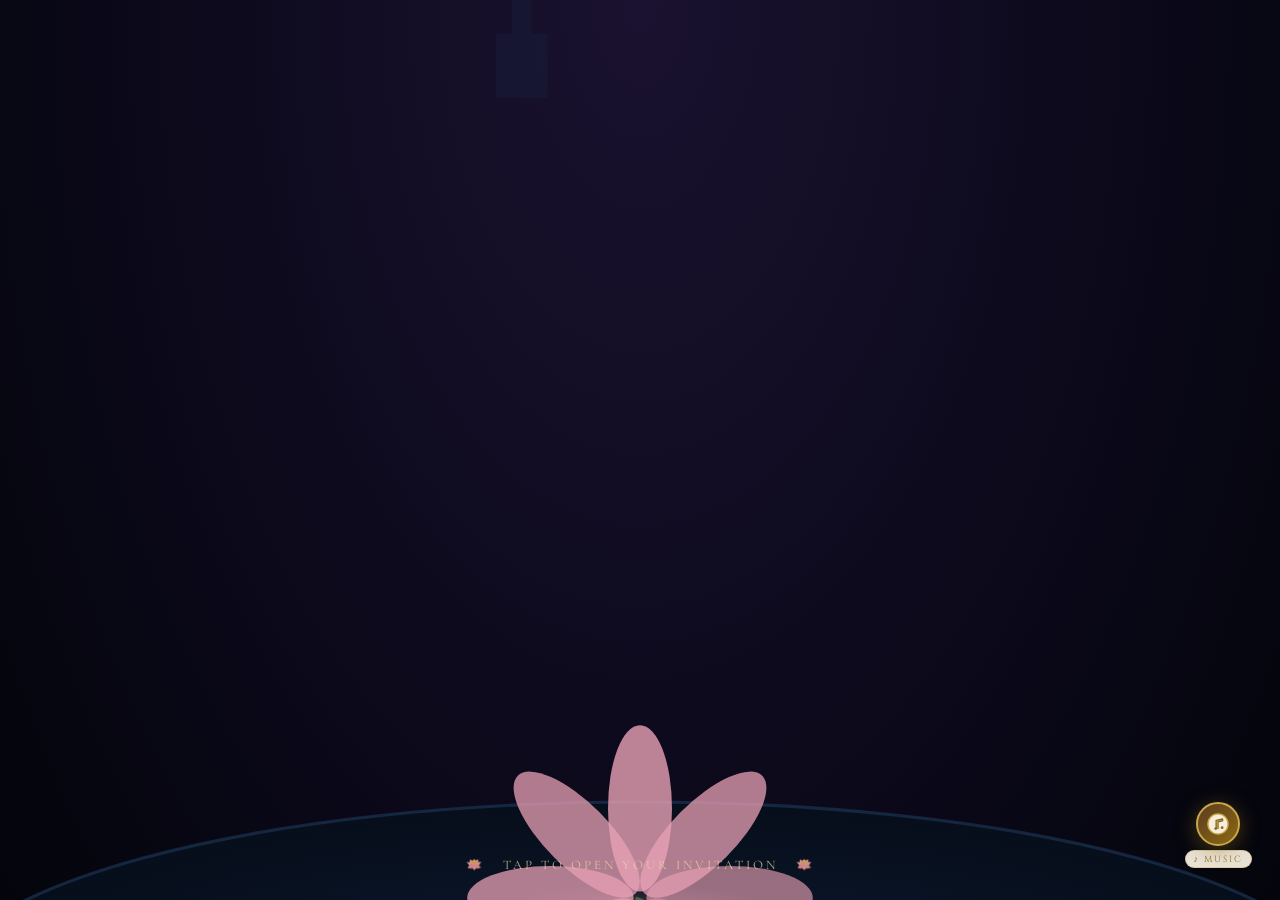
==== commit 862f6f3f: "Rename index1html to index1.html" ====
--- a/index1.html
+++ b/index1.html
@@ -2,1055 +2,942 @@
 <html lang="en">
 <head>
 <meta charset="UTF-8">
-<meta name="viewport" content="width=device-width, initial-scale=1.0">
-<title>Sakshi & Sidhodhan — Sacred Wedding</title>
-<link href="https://fonts.googleapis.com/css2?family=Playfair+Display:ital,wght@0,400;0,500;0,700;1,400;1,500&family=Cinzel:wght@400;500;600&family=Nunito:wght@300;400;500;600&display=swap" rel="stylesheet">
+<meta name="viewport" content="width=device-width, initial-scale=1.0, maximum-scale=1.0">
+<title>Sakshi & Sidhodhan - Wedding Invitation</title>
+<link href="https://fonts.googleapis.com/css2?family=Cormorant+Garamond:ital,wght@0,300;0,400;0,600;1,300;1,400&family=Cinzel:wght@400;500;600&family=Noto+Serif+Devanagari:wght@300;400&display=swap" rel="stylesheet">
 <style>
-:root {
-  --cream: #fdf8ef;
-  --cream2: #f9f1e0;
-  --gold: #c9973a;
-  --gold-light: #e8c97a;
-  --gold-pale: #f5e8c8;
-  --gold-dark: #9a6f25;
-  --text: #2a1f0e;
-  --text2: #6b5530;
-  --green: #1a5c3a;
-  --white: #ffffff;
-  --shadow: 0 8px 40px rgba(180,130,50,0.18);
-  --shadow2: 0 20px 60px rgba(100,70,20,0.15);
-}
-*{margin:0;padding:0;box-sizing:border-box}
-html{scroll-behavior:smooth}
-body{
-  background:var(--cream);
-  color:var(--text);
-  font-family:'Nunito',sans-serif;
-  overflow-x:hidden;
-  -webkit-font-smoothing:antialiased;
-}
-body.locked{overflow:hidden;height:100vh}
-
-/* ====== PARTICLES ====== */
-#particles{
-  position:fixed;inset:0;pointer-events:none;z-index:1;overflow:hidden;
-}
-.petal{
-  position:absolute;top:-5%;
-  opacity:0;
-  animation:petalFall linear infinite;
-}
-@keyframes petalFall{
-  0%{transform:translateY(0) rotate(0deg) translateX(0);opacity:0}
-  10%{opacity:.7}
-  90%{opacity:.5}
-  100%{transform:translateY(110vh) rotate(720deg) translateX(80px);opacity:0}
-}
-
-/* ====== ENVELOPE ====== */
-#envelope{
-  position:fixed;inset:0;z-index:9999;
-  display:flex;align-items:center;justify-content:center;
-  background:var(--cream);
-  transition:opacity 1.2s ease,visibility 1.2s ease;
-}
-#envelope.hidden{opacity:0;visibility:hidden;pointer-events:none}
-
-.env-gate{
-  position:absolute;top:0;bottom:0;width:50%;
-  background:linear-gradient(135deg,#fffdf5 0%,#f5e8c8 60%,#e8d4a0 100%);
-  transition:transform 1.4s cubic-bezier(.77,0,.175,1);
-}
-.env-gate-l{left:0;border-right:1px solid rgba(201,151,58,.3)}
-.env-gate-r{right:0;border-left:1px solid rgba(201,151,58,.3)}
-#envelope.open .env-gate-l{transform:translateX(-100%)}
-#envelope.open .env-gate-r{transform:translateX(100%)}
-
-.env-center{
-  position:relative;z-index:2;text-align:center;
-  display:flex;flex-direction:column;align-items:center;gap:16px;
-}
-.seal-btn{
-  width:150px;height:150px;border-radius:50%;
-  background:#fff;
-  border:3px solid var(--gold);
-  box-shadow:0 0 0 8px rgba(201,151,58,.12),var(--shadow);
-  cursor:pointer;
-  display:flex;align-items:center;justify-content:center;
-  transition:transform .4s cubic-bezier(.175,.885,.32,1.275),box-shadow .4s;
-  position:relative;overflow:hidden;
-  animation:sealPulse 2.5s ease-in-out infinite;
-}
-.seal-btn:hover{transform:scale(1.1) rotate(8deg);box-shadow:0 0 0 14px rgba(201,151,58,.2),0 20px 50px rgba(180,130,50,.3)}
-@keyframes sealPulse{
-  0%,100%{box-shadow:0 0 0 8px rgba(201,151,58,.12),var(--shadow)}
-  50%{box-shadow:0 0 0 16px rgba(201,151,58,.22),0 16px 50px rgba(180,130,50,.25)}
-}
-.seal-img{width:82%;height:82%;object-fit:contain}
-.env-names{
-  font-family:'Playfair Display',serif;
-  font-size:clamp(28px,6vw,44px);
-  color:var(--text);letter-spacing:1px;line-height:1.2;
-}
-.env-names span{color:var(--gold);font-style:italic}
-.env-tap{
-  font-size:11px;letter-spacing:5px;text-transform:uppercase;
-  color:var(--text2);animation:blink 2s ease-in-out infinite;
-}
-@keyframes blink{0%,100%{opacity:.5}50%{opacity:1}}
-
-/* ====== ORNAMENT SVG DIVIDER ====== */
-.divider{
-  display:flex;align-items:center;justify-content:center;gap:12px;
-  margin:20px 0;
-}
-.divider-line{
-  flex:1;height:1px;
-  background:linear-gradient(to right,transparent,var(--gold),transparent);
-  max-width:120px;
-}
-.divider svg{width:32px;height:32px;fill:var(--gold);opacity:.8}
-
-/* ====== LAYOUT ====== */
-#main{position:relative;z-index:2}
-.section{padding:60px 20px;position:relative}
-.container{max-width:640px;margin:0 auto}
-
-/* ====== HERO ====== */
-.hero{
-  min-height:100vh;
-  display:flex;align-items:center;justify-content:center;
-  text-align:center;
-  background:
-    radial-gradient(ellipse 80% 60% at 50% 0%,rgba(232,201,122,.25) 0%,transparent 70%),
-    linear-gradient(180deg,var(--cream) 0%,var(--cream2) 100%);
-  overflow:hidden;
+*{margin:0;padding:0;box-sizing:border-box;-webkit-tap-highlight-color:transparent}
+:root{
+  --gold:#C9A84C;--gold-light:#E8D5A3;--gold-dark:#8B6914;
+  --cream:#FDF6E8;--cream-dark:#F5E6C8;--brown:#5C3D1E;--text-dark:#2C1A0E;
+}
+html,body{width:100%;min-height:100%;overflow-x:hidden}
+body{font-family:'Cormorant Garamond',serif;color:var(--text-dark);position:relative}
+
+/* ===== PAGE BACKGROUND: couple photo ===== */
+#page-bg{
+  position:fixed;inset:0;z-index:0;overflow:hidden;pointer-events:none;
+}
+#page-bg img{
+  width:100%;height:100%;object-fit:cover;object-position:center top;
+  filter:blur(2px) brightness(.32) saturate(.7);
+  transform:scale(1.05);
+}
+/* warm cream tint overlay */
+#page-bg::after{
+  content:'';position:absolute;inset:0;
+  background:radial-gradient(ellipse at center,rgba(253,246,232,.72) 0%,rgba(240,220,180,.55) 60%,rgba(180,130,40,.25) 100%);
+  mix-blend-mode:normal;
+}
+/* gold vignette */
+#page-bg-vignette{
+  position:fixed;inset:0;z-index:1;pointer-events:none;
+  background:radial-gradient(ellipse at center,transparent 40%,rgba(44,26,14,.55) 100%);
+}
+
+/* PETALS */
+.petal-layer{position:fixed;inset:0;pointer-events:none;z-index:9998;overflow:hidden}
+.petal{position:absolute;top:-40px;border-radius:50% 0 50% 0;animation:fall linear infinite}
+@keyframes fall{0%{transform:translateY(-40px) rotate(0deg);opacity:.8}80%{opacity:.5}100%{transform:translateY(110vh) rotate(720deg) translateX(50px);opacity:0}}
+
+/* ===== INTRO / ENVELOPE SCREEN ===== */
+#env-screen{
+  position:fixed;inset:0;z-index:1000;overflow:hidden;
+  transition:opacity 1.4s ease;background:#05080f;
+}
+#env-screen.out{opacity:0;pointer-events:none}
+#intro-canvas{position:absolute;inset:0;width:100%;height:100%}
+
+/* ---- DHARMA WHEEL ---- */
+.dharma-spin{animation:dspin 12s linear infinite;transform-origin:0px 0px}
+@keyframes dspin{to{transform:rotate(360deg)}}
+
+/* ---- ENVELOPE WRAPPER ---- */
+#env-wrap{
+  position:absolute;bottom:10%;left:50%;transform:translateX(-50%) translateY(80px);
+  width:min(380px,84vw);cursor:pointer;user-select:none;
+  opacity:0;transition:opacity .8s ease,transform .8s cubic-bezier(.34,1.2,.64,1);
+}
+#env-wrap.risen{opacity:1;transform:translateX(-50%) translateY(0)}
+.tap-hint{
+  position:absolute;bottom:3%;left:50%;transform:translateX(-50%);
+  color:rgba(232,213,163,.8);font-size:clamp(11px,3vw,13px);letter-spacing:3px;
+  text-transform:uppercase;text-align:center;white-space:nowrap;
+  animation:pulse 2s ease-in-out infinite;pointer-events:none;
+}
+@keyframes pulse{0%,100%{opacity:.4}50%{opacity:1}}
+@keyframes spin{to{transform:translate(-50%,-50%) rotate(360deg)}}
+
+.envelope{position:relative;width:100%}
+.env-body{
   position:relative;
-  padding:80px 24px 60px;
-}
-.hero::before{
-  content:'';position:absolute;inset:0;
-  background:url("data:image/svg+xml,%3Csvg width='80' height='80' viewBox='0 0 80 80' xmlns='http://www.w3.org/2000/svg'%3E%3Cpath d='M40 10 Q45 20 40 30 Q35 20 40 10Z M40 50 Q45 60 40 70 Q35 60 40 50Z M10 40 Q20 45 30 40 Q20 35 10 40Z M50 40 Q60 45 70 40 Q60 35 50 40Z' fill='rgba(201,151,58,0.04)'/%3E%3C/svg%3E");
-  pointer-events:none;
-}
-
-.mantra{
-  font-family:'Cinzel',serif;
-  font-size:clamp(12px,3vw,15px);
-  letter-spacing:4px;
-  color:var(--gold-dark);
-  margin-bottom:20px;
-  animation:shimmer 3s ease-in-out infinite;
-}
-@keyframes shimmer{
-  0%,100%{opacity:.7;text-shadow:none}
-  50%{opacity:1;text-shadow:0 0 20px rgba(201,151,58,.4)}
-}
-
-.hero-emblem{
-  width:clamp(160px,40vw,220px);
-  height:clamp(160px,40vw,220px);
-  border-radius:50%;
-  margin:0 auto 32px;
-  background:#fff;
-  border:3px solid var(--gold);
-  box-shadow:var(--shadow2),inset 0 0 30px rgba(201,151,58,.08);
-  display:flex;align-items:center;justify-content:center;
-  overflow:hidden;
-  position:relative;
-  animation:float 5s ease-in-out infinite;
-}
-.hero-emblem img{width:90%;height:90%;object-fit:contain}
-.hero-emblem::after{
-  content:'';position:absolute;inset:0;border-radius:50%;
-  background:conic-gradient(transparent 0deg,rgba(201,151,58,.15) 90deg,transparent 180deg,rgba(201,151,58,.15) 270deg,transparent 360deg);
-  animation:rotateConic 8s linear infinite;
-}
-@keyframes rotateConic{from{transform:rotate(0deg)}to{transform:rotate(360deg)}}
-@keyframes float{
-  0%,100%{transform:translateY(0) scale(1)}
-  50%{transform:translateY(-12px) scale(1.01)}
-}
-
-.hero-names{
-  font-family:'Playfair Display',serif;
-  line-height:1.05;
-  color:var(--text);
-}
-.name-bride{font-size:clamp(48px,13vw,80px);font-weight:400;display:block}
-.name-amp{
-  font-size:clamp(28px,7vw,46px);
-  font-style:italic;
-  color:var(--gold);
-  display:block;
-  margin:4px 0;
-  animation:goldPulse 3s ease-in-out infinite;
-}
-.name-groom{font-size:clamp(48px,13vw,80px);font-weight:400;display:block}
-@keyframes goldPulse{
-  0%,100%{color:var(--gold);text-shadow:none}
-  50%{color:var(--gold-light);text-shadow:0 0 30px rgba(201,151,58,.5)}
-}
-
-.hero-tagline{
-  font-size:clamp(10px,2.5vw,13px);
-  letter-spacing:5px;
-  text-transform:uppercase;
-  color:var(--text2);
-  margin-top:20px;
-  line-height:2;
-}
-
-/* ====== DATE BOX ====== */
-.date-box{
-  background:#fff;
-  border:1px solid var(--gold);
-  border-radius:20px;
-  padding:clamp(24px,5vw,40px) clamp(20px,4vw,32px);
-  margin-top:36px;
-  box-shadow:var(--shadow);
-  position:relative;
-  overflow:hidden;
-  transition:transform .3s,box-shadow .3s;
-}
-.date-box:hover{transform:translateY(-4px);box-shadow:0 20px 60px rgba(180,130,50,.25)}
-.date-box::before{
-  content:'';position:absolute;top:0;left:-100%;width:60%;height:100%;
-  background:linear-gradient(90deg,transparent,rgba(201,151,58,.12),transparent);
-  animation:sweep 4s ease-in-out infinite;
-}
-@keyframes sweep{
-  0%{left:-100%}100%{left:150%}
-}
-
-.date-main{
-  font-family:'Cinzel',serif;
-  font-size:clamp(24px,6vw,38px);
-  font-weight:500;
-  color:var(--text);
-  letter-spacing:1px;
-}
-.date-venue{
-  font-size:clamp(10px,2.5vw,13px);
-  letter-spacing:4px;
-  color:var(--gold-dark);
-  text-transform:uppercase;
-  margin-top:6px;
-  font-weight:600;
-}
-
-.countdown{
-  display:grid;grid-template-columns:repeat(4,1fr);
-  gap:10px;margin-top:24px;
-  border-top:1px dashed rgba(201,151,58,.4);
-  padding-top:20px;
-}
-.cd-unit{text-align:center}
-.cd-num{
-  font-family:'Playfair Display',serif;
-  font-size:clamp(26px,7vw,36px);
-  color:var(--text);
-  display:block;
-  font-weight:500;
-}
-.cd-label{
-  font-size:9px;letter-spacing:2px;
-  text-transform:uppercase;color:var(--text2);
-  margin-top:2px;display:block;
-}
-
-/* ====== SECTION HEADERS ====== */
-.sec-header{text-align:center;margin-bottom:40px}
-.sec-tag{
-  font-size:10px;letter-spacing:6px;text-transform:uppercase;
-  color:var(--gold-dark);font-weight:700;display:block;margin-bottom:8px;
-}
-.sec-title{
-  font-family:'Playfair Display',serif;
-  font-size:clamp(32px,8vw,50px);
-  font-weight:500;
-  color:var(--text);
-  letter-spacing:.5px;
-}
-
-/* ====== COUPLE PHOTO ====== */
-.couple-frame{
-  border-radius:20px;
-  overflow:hidden;
-  border:2px solid var(--gold);
-  box-shadow:var(--shadow2);
-  position:relative;
-  background:#fff;
-}
-.couple-frame img{
-  width:100%;
-  height:auto;
-  display:block;
-  max-height:600px;
-  object-fit:contain;
-  background:var(--cream);
-}
-.couple-frame::after{
-  content:'';position:absolute;inset:0;
-  border-radius:18px;
-  background:linear-gradient(to bottom,transparent 60%,rgba(42,31,14,.12));
-  pointer-events:none;
-}
-.couple-quote{
-  font-family:'Playfair Display',serif;
-  font-size:clamp(16px,4vw,22px);
-  font-style:italic;
-  color:var(--text2);
-  text-align:center;
-  margin-top:24px;
-  line-height:1.6;
-  padding:0 10px;
-}
-
-/* ====== PORTRAIT GRID ====== */
-.portraits{display:grid;grid-template-columns:1fr 1fr;gap:16px;margin-bottom:28px}
-.portrait-card{
-  background:#fff;border:1px solid var(--gold-pale);
-  border-radius:18px;padding:12px;
-  box-shadow:var(--shadow);text-align:center;
-  transition:transform .35s ease,box-shadow .35s ease;
-  overflow:hidden;position:relative;
-}
-.portrait-card:hover{transform:translateY(-6px) scale(1.01);box-shadow:var(--shadow2)}
-.portrait-card img{
-  width:100%;height:clamp(200px,50vw,320px);
-  object-fit:cover;border-radius:12px;
-  border:1px solid rgba(201,151,58,.2);
-  margin-bottom:12px;
-  display:block;
-}
-.portrait-name{
-  font-family:'Playfair Display',serif;
-  font-size:clamp(18px,4vw,24px);
-  color:var(--text);font-weight:500;
-}
-.portrait-role{
-  font-size:10px;letter-spacing:3px;text-transform:uppercase;
-  color:var(--gold-dark);margin-top:4px;font-weight:600;
-}
-
-/* ====== FAMILY CARDS ====== */
-.families{display:grid;grid-template-columns:1fr 1fr;gap:18px}
-.fam-card{
-  background:#fff;
-  border:1px solid var(--gold-pale);
-  border-radius:18px;
-  padding:28px 20px;
-  text-align:center;
-  box-shadow:var(--shadow);
-  position:relative;overflow:hidden;
-  transition:transform .3s,box-shadow .3s;
-}
-.fam-card:hover{transform:translateY(-5px);box-shadow:var(--shadow2)}
-.fam-card::before{
-  content:'';position:absolute;top:-40%;left:-40%;width:80%;height:80%;
-  border-radius:50%;
-  background:radial-gradient(circle,rgba(201,151,58,.08) 0%,transparent 70%);
-  transition:transform .5s;
-}
-.fam-card:hover::before{transform:scale(1.5)}
-.fam-badge{
-  display:inline-block;padding:5px 14px;
-  background:var(--gold-pale);border-radius:50px;
-  font-size:9px;letter-spacing:3px;text-transform:uppercase;
-  color:var(--green);font-weight:700;margin-bottom:14px;
-}
-.fam-name{
-  font-family:'Playfair Display',serif;
-  font-size:clamp(18px,4.5vw,26px);
-  color:var(--text);font-weight:500;
-}
-.fam-city{
-  font-size:12px;color:var(--text2);
-  margin-top:6px;letter-spacing:1px;
-}
-
-/* ====== SCHEDULE ====== */
-.schedule{display:flex;flex-direction:column;gap:14px}
-.event-card{
-  display:flex;gap:20px;align-items:center;
-  background:#fff;border:1px solid var(--gold-pale);
-  border-radius:18px;padding:20px 22px;
-  box-shadow:var(--shadow);cursor:pointer;
-  position:relative;overflow:hidden;
-  transition:transform .3s,border-color .3s,box-shadow .3s;
-}
-.event-card:hover{
-  transform:translateX(6px);
-  border-color:var(--green);
-  box-shadow:var(--shadow2);
-}
-.event-card::before{
-  content:'';position:absolute;left:0;top:0;bottom:0;width:3px;
-  background:linear-gradient(to bottom,var(--gold),var(--green));
-  border-radius:2px 0 0 2px;
-  transform:scaleY(0);
-  transition:transform .3s ease;
-}
-.event-card:hover::before{transform:scaleY(1)}
-.event-icon{
-  width:60px;height:60px;min-width:60px;
-  border-radius:50%;
-  background:linear-gradient(135deg,var(--cream) 0%,var(--gold-pale) 100%);
-  border:1.5px solid var(--gold);
-  display:flex;align-items:center;justify-content:center;
-  box-shadow:0 4px 16px rgba(201,151,58,.18);
-}
-.event-icon svg{width:28px;height:28px;fill:var(--green)}
-.event-body{flex:1}
-.event-title{
-  font-family:'Playfair Display',serif;
-  font-size:clamp(18px,4.5vw,24px);
-  color:var(--text);font-weight:500;
-}
-.event-time{
-  font-size:11px;color:var(--green);font-weight:700;
-  letter-spacing:1.5px;margin-top:4px;
-}
-.event-desc{
-  font-size:13px;color:var(--text2);
-  margin-top:6px;line-height:1.6;
-}
-.event-arrow{
-  width:32px;height:32px;border-radius:50%;
-  border:1.5px solid var(--gold-pale);
-  display:flex;align-items:center;justify-content:center;
-  transition:all .3s;flex-shrink:0;
-}
-.event-card:hover .event-arrow{
-  background:var(--gold);border-color:var(--gold);
-}
-.event-arrow svg{width:14px;height:14px;fill:var(--text2)}
-.event-card:hover .event-arrow svg{fill:#fff}
-
-/* ====== GALLERY ====== */
-.gallery{display:grid;grid-template-columns:repeat(2,1fr);gap:14px}
-.gal-img{
-  width:100%;height:clamp(160px,40vw,240px);
-  object-fit:cover;
-  border-radius:16px;
-  border:2px solid #fff;
-  box-shadow:var(--shadow);
-  transition:transform .4s cubic-bezier(.175,.885,.32,1.275),box-shadow .4s;
-  cursor:pointer;
-}
-.gal-img:hover{transform:scale(1.04) rotate(.5deg);box-shadow:var(--shadow2)}
-
-/* ====== VENUE ====== */
-.venue-card{
-  background:#fff;
-  border:1px solid var(--green);
-  border-radius:20px;
-  overflow:hidden;
-  box-shadow:var(--shadow2);
-  display:flex;
-}
-.venue-img{width:38%;min-height:260px;overflow:hidden}
-.venue-img img{width:100%;height:100%;object-fit:cover;display:block;transition:transform .6s ease}
-.venue-card:hover .venue-img img{transform:scale(1.06)}
-.venue-info{
-  flex:1;padding:clamp(24px,4vw,40px) clamp(18px,3.5vw,30px);
-  display:flex;flex-direction:column;justify-content:center;
-}
-.venue-name{
-  font-family:'Playfair Display',serif;
-  font-size:clamp(18px,4.5vw,26px);
-  color:var(--text);font-weight:500;margin-bottom:12px;
-}
-.venue-addr{
-  font-size:13px;color:var(--text2);
-  line-height:1.7;margin-bottom:20px;
-}
-.map-btn{
-  display:inline-flex;align-items:center;gap:8px;
-  padding:12px 24px;
-  background:var(--text);color:#fff;
-  border-radius:50px;text-decoration:none;
-  font-size:11px;font-weight:700;letter-spacing:1.5px;
-  text-transform:uppercase;
-  transition:background .3s,transform .3s;
-  align-self:flex-start;
-}
-.map-btn:hover{background:var(--green);transform:translateY(-2px)}
-.map-btn svg{width:14px;height:14px;fill:#fff}
-
-/* ====== BLESSINGS FOOTER ====== */
-.footer-section{
-  text-align:center;
-  padding:70px 24px 80px;
-  background:linear-gradient(180deg,var(--cream2) 0%,var(--cream) 100%);
-  position:relative;overflow:hidden;
-}
-.footer-section::before{
-  content:'';position:absolute;
-  top:50%;left:50%;transform:translate(-50%,-50%);
-  width:400px;height:400px;border-radius:50%;
-  background:radial-gradient(circle,rgba(201,151,58,.08) 0%,transparent 70%);
-  pointer-events:none;
-}
-.blessing-text{
-  font-family:'Playfair Display',serif;
-  font-size:clamp(16px,4vw,22px);
-  font-style:italic;
-  color:var(--text2);
-  line-height:1.8;
-  margin-bottom:24px;
-}
-.rsvp-box{
-  display:flex;align-items:center;justify-content:center;gap:12px;
-  background:linear-gradient(135deg,var(--text) 0%,var(--green) 100%);
-  border-radius:50px;
-  padding:16px 36px;
-  box-shadow:0 8px 30px rgba(26,92,58,.25);
-  max-width:320px;
-  margin:0 auto 16px;
-  transition:transform .3s,box-shadow .3s;
-  cursor:default;
-}
-.rsvp-box:hover{transform:translateY(-3px);box-shadow:0 16px 40px rgba(26,92,58,.35)}
-.rsvp-label{
-  font-size:13px;letter-spacing:3px;text-transform:uppercase;
-  color:#fff;font-weight:700;
-}
-.rsvp-phone{
-  font-family:'Cinzel',serif;
-  font-size:clamp(15px,4vw,20px);
-  color:#fff;font-weight:500;letter-spacing:2px;
-}
-
-/* ====== MODAL ====== */
-.modal-bg{
-  position:fixed;inset:0;
-  background:rgba(42,31,14,.6);
-  backdrop-filter:blur(10px);
-  z-index:5000;
-  display:flex;align-items:center;justify-content:center;
-  padding:24px;
-  opacity:0;visibility:hidden;
-  transition:opacity .35s,visibility .35s;
-}
-.modal-bg.on{opacity:1;visibility:visible}
-.modal{
-  background:#fff;
-  max-width:440px;width:100%;
-  border-radius:24px;padding:36px 28px;
-  text-align:center;
-  border-top:4px solid var(--gold);
-  box-shadow:0 30px 80px rgba(0,0,0,.2);
-  position:relative;
-  transform:scale(.9) translateY(20px);
-  transition:transform .4s cubic-bezier(.175,.885,.32,1.275);
-}
-.modal-bg.on .modal{transform:scale(1) translateY(0)}
-.modal-close{
-  position:absolute;top:16px;right:16px;
-  width:32px;height:32px;border-radius:50%;
-  border:1.5px solid var(--gold-pale);background:#fff;
-  cursor:pointer;font-size:18px;color:var(--text2);
-  display:flex;align-items:center;justify-content:center;
-  transition:background .2s,color .2s;
-}
-.modal-close:hover{background:var(--text);color:#fff}
-.modal-icon{
-  width:70px;height:70px;border-radius:50%;
-  background:var(--gold-pale);border:2px solid var(--gold);
-  margin:0 auto 18px;display:flex;align-items:center;justify-content:center;
-}
-.modal-icon svg{width:34px;height:34px;fill:var(--green)}
-.modal-title{
-  font-family:'Playfair Display',serif;
-  font-size:clamp(22px,5vw,28px);
-  color:var(--text);margin-bottom:6px;
-}
-.modal-time{
-  font-size:12px;letter-spacing:2px;color:var(--gold-dark);
-  text-transform:uppercase;font-weight:700;margin-bottom:16px;
-}
-.modal-divider{
-  height:1px;background:linear-gradient(to right,transparent,var(--gold),transparent);
-  margin:16px 0;
-}
-.modal-desc{
-  font-size:14px;color:var(--text2);line-height:1.8;margin-bottom:16px;
-}
-.modal-extra{
-  background:var(--cream);border-radius:12px;padding:16px;
-  font-size:13px;color:var(--text2);line-height:1.8;text-align:left;
-}
-
-/* ====== REVEAL ====== */
-.reveal{
-  opacity:0;transform:translateY(50px);
-  transition:opacity .9s cubic-bezier(.16,1,.3,1),transform .9s cubic-bezier(.16,1,.3,1);
-}
-.reveal.on{opacity:1;transform:translateY(0)}
-.reveal-l{
-  opacity:0;transform:translateX(-40px);
-  transition:opacity .9s cubic-bezier(.16,1,.3,1),transform .9s cubic-bezier(.16,1,.3,1);
-}
-.reveal-l.on{opacity:1;transform:translateX(0)}
-.reveal-r{
-  opacity:0;transform:translateX(40px);
-  transition:opacity .9s cubic-bezier(.16,1,.3,1),transform .9s cubic-bezier(.16,1,.3,1);
-}
-.reveal-r.on{opacity:1;transform:translateX(0)}
-
-/* ====== DELAY UTILITIES ====== */
-.d1{transition-delay:.1s}
-.d2{transition-delay:.2s}
-.d3{transition-delay:.3s}
-.d4{transition-delay:.4s}
-.d5{transition-delay:.5s}
-
-/* ====== SECTION BACKGROUNDS ====== */
-.bg-alt{background:var(--cream2)}
-
-/* ====== RESPONSIVE ====== */
-@media(max-width:540px){
-  .portraits{grid-template-columns:1fr}
-  .families{grid-template-columns:1fr}
-  .venue-card{flex-direction:column}
-  .venue-img{width:100%;min-height:200px}
-  .event-card{flex-direction:row;gap:14px}
-  .map-btn{align-self:center}
-}
-@media(max-width:380px){
-  .gallery{grid-template-columns:1fr}
-  .countdown{gap:6px}
+  background:linear-gradient(160deg,#f5e6c0,#e8d070 40%,#f0d898);
+  border:2px solid var(--gold);border-radius:4px 4px 16px 16px;overflow:visible;
+  box-shadow:0 24px 60px rgba(0,0,0,.7),inset 0 1px 0 rgba(255,255,255,.4);
+}
+.env-body-inner{padding-bottom:60%;position:relative;overflow:hidden;border-radius:4px 4px 16px 16px;}
+.env-pattern{
+  position:absolute;inset:0;
+  background:repeating-linear-gradient(45deg,transparent,transparent 18px,rgba(201,168,76,.06) 18px,rgba(201,168,76,.06) 19px),
+             repeating-linear-gradient(-45deg,transparent,transparent 18px,rgba(201,168,76,.06) 18px,rgba(201,168,76,.06) 19px);
+}
+.env-flap{position:absolute;top:0;left:0;width:100%;transform-origin:top center;transition:transform 1s cubic-bezier(.4,0,.2,1);z-index:6;}
+.env-flap-shape{width:100%;aspect-ratio:2/1;background:linear-gradient(170deg,#e0c060,#c9a84c 50%,#f0d898);clip-path:polygon(0 0,100% 0,50% 100%);box-shadow:0 4px 12px rgba(0,0,0,.25);}
+.env-left-fold{position:absolute;bottom:0;left:0;width:0;height:0;border-style:solid;border-color:transparent transparent rgba(160,110,20,.5) transparent;border-width:0 calc(min(440px,88vw)*.5) calc(min(440px,88vw)*.55) 0;border-radius:0 0 0 16px;}
+.env-right-fold{position:absolute;bottom:0;right:0;width:0;height:0;border-style:solid;border-color:transparent transparent rgba(160,110,20,.5) transparent;border-width:0 0 calc(min(440px,88vw)*.55) calc(min(440px,88vw)*.5);border-radius:0 0 16px 0;}
+.env-seal{position:absolute;bottom:-30px;left:50%;transform:translateX(-50%);width:clamp(65px,15vw,85px);height:clamp(65px,15vw,85px);z-index:10;cursor:pointer;transition:transform .3s ease;filter:drop-shadow(0 6px 16px rgba(0,0,0,.6));}
+.env-seal:hover{transform:translateX(-50%) scale(1.08)}
+.env-card{position:absolute;bottom:10px;left:50%;transform:translateX(-50%) translateY(110%);width:88%;background:var(--cream);border:1.5px solid var(--gold);border-radius:4px;padding:clamp(12px,3vw,20px);text-align:center;transition:transform 1.1s cubic-bezier(.34,1.4,.64,1) .5s;box-shadow:0 -6px 24px rgba(0,0,0,.35);z-index:5;}
+.peek-mantra{font-family:'Noto Serif Devanagari',serif;font-size:clamp(10px,2.5vw,13px);color:var(--gold-dark);margin-bottom:6px}
+.peek-names{font-family:'Cormorant Garamond',serif;font-size:clamp(20px,6vw,34px);font-style:italic;color:var(--brown)}
+.peek-date{font-family:'Cinzel',serif;font-size:clamp(9px,2.2vw,12px);letter-spacing:3px;color:var(--gold-dark);margin-top:4px}
+
+/* ===== MAIN INVITATION ===== */
+#invitation{display:none;opacity:0;transition:opacity 1s ease;position:relative;z-index:2}
+#invitation.show{display:block}
+#invitation.fade{opacity:1}
+
+.page{max-width:800px;margin:0 auto;padding:clamp(10px,3vw,24px)}
+
+/* Glass-morphism border box so photo shows through */
+.border-box{
+  border:2px solid rgba(201,168,76,.6);position:relative;
+  padding:clamp(16px,4vw,40px) clamp(14px,3.5vw,36px);
+  background:rgba(253,246,232,.78);
+  backdrop-filter:blur(12px) saturate(1.2);
+  -webkit-backdrop-filter:blur(12px) saturate(1.2);
+  box-shadow:0 0 0 5px rgba(253,246,232,.3),0 0 0 7px rgba(201,168,76,.2),
+             inset 0 0 60px rgba(201,168,76,.06),0 20px 60px rgba(44,26,14,.3);
+}
+.corner{position:absolute;width:28px;height:28px;background:var(--gold);
+  clip-path:polygon(50% 0%,61% 35%,98% 35%,68% 57%,79% 91%,50% 70%,21% 91%,32% 57%,2% 35%,39% 35%)}
+.corner.tl{top:-14px;left:-14px}.corner.tr{top:-14px;right:-14px}
+.corner.bl{bottom:-14px;left:-14px}.corner.br{bottom:-14px;right:-14px}
+
+/* Sections */
+.mantra-text{text-align:center;font-family:'Noto Serif Devanagari',serif;font-size:clamp(13px,3.5vw,20px);color:var(--gold-dark);letter-spacing:3px;margin-bottom:10px}
+.sub-text{text-align:center;font-size:clamp(10px,2.5vw,13px);letter-spacing:4px;text-transform:uppercase;color:var(--brown);opacity:.8;margin-bottom:16px}
+.buddha-wrap{text-align:center;margin:10px 0 16px}
+.buddha-img{width:clamp(60px,14vw,100px);border-radius:50%;border:2px solid var(--gold-light);object-fit:cover;opacity:.9;animation:glow 3s ease-in-out infinite}
+@keyframes glow{0%,100%{box-shadow:0 0 10px rgba(201,168,76,.3)}50%{box-shadow:0 0 24px rgba(201,168,76,.6)}}
+@keyframes fadeInDown{from{opacity:0;transform:translateY(-16px)}to{opacity:1;transform:translateY(0)}}
+@keyframes scaleIn{from{opacity:0;transform:scale(.85)}to{opacity:1;transform:scale(1)}}
+
+/* ===== CENTERED COUPLE PHOTO ===== */
+.couple-center-wrap{text-align:center;margin:16px 0 20px}
+.couple-center-frame{
+  display:inline-block;position:relative;width:clamp(200px,65vw,340px);
+  border:2px solid var(--gold);border-radius:4px;
+  box-shadow:0 0 0 4px rgba(253,246,232,.5),0 0 0 6px rgba(201,168,76,.4),0 12px 40px rgba(139,105,20,.3);
+  overflow:hidden;background:linear-gradient(135deg,var(--cream-dark),var(--gold-light));
+  animation:photoReveal 1.2s cubic-bezier(.34,1.2,.64,1) both;
+}
+@keyframes photoReveal{from{opacity:0;transform:scale(.85) translateY(20px)}to{opacity:1;transform:scale(1) translateY(0)}}
+.couple-center-img{width:100%;display:block;aspect-ratio:3/4;object-fit:cover;object-position:center top;transition:transform .6s ease;}
+.couple-center-frame:hover .couple-center-img{transform:scale(1.04)}
+.ccf-corner{position:absolute;width:32px;height:32px;pointer-events:none}
+.ccf-tl{top:-1px;left:-1px}.ccf-tr{top:-1px;right:-1px;transform:scaleX(-1)}
+.ccf-bl{bottom:-1px;left:-1px;transform:scaleY(-1)}.ccf-br{bottom:-1px;right:-1px;transform:scale(-1)}
+.ccf-corner::before,.ccf-corner::after{content:'';position:absolute;background:var(--gold)}
+.ccf-corner::before{top:0;left:0;width:2px;height:14px}
+.ccf-corner::after{top:0;left:0;width:14px;height:2px}
+.couple-center-frame.photo-missing .couple-center-img{display:none}
+.couple-center-missing{display:none;padding:40px 20px;text-align:center}
+.couple-center-frame.photo-missing .couple-center-missing{display:block}
+
+/* Names */
+.names-wrap{text-align:center;margin:16px 0 10px}
+.name-big{font-family:'Cormorant Garamond',serif;font-size:clamp(44px,13vw,88px);font-weight:300;font-style:italic;color:var(--gold-dark);line-height:.95}
+.amp-row{display:flex;align-items:center;justify-content:center;gap:10px;margin:6px 0}
+.amp-line{flex:1;max-width:60px;height:1px;background:var(--gold-light)}
+.amp{font-size:clamp(22px,7vw,44px);font-style:italic;color:var(--gold)}
+
+/* Date */
+.date-wrap{text-align:center;margin:12px 0 8px}
+.date-box{font-family:'Cinzel',serif;font-size:clamp(11px,3vw,17px);letter-spacing:6px;color:var(--brown);border-top:1px solid var(--gold-light);border-bottom:1px solid var(--gold-light);padding:10px 24px;display:inline-block;margin-bottom:6px}
+.venue-label{font-size:clamp(10px,2.5vw,13px);letter-spacing:4px;text-transform:uppercase;color:var(--gold-dark);opacity:.8}
+
+/* Dividers */
+.divider{display:flex;align-items:center;gap:10px;margin:14px 0}
+.divider::before,.divider::after{content:'';flex:1;height:1px;background:linear-gradient(90deg,transparent,var(--gold-light),transparent)}
+.divider span{color:var(--gold);font-size:16px}
+
+/* Lotus row */
+.lotus-row{display:flex;justify-content:center;gap:clamp(10px,3vw,20px);margin:10px 0;align-items:flex-end}
+.lotus-svg{animation:float 4s ease-in-out infinite}
+.lotus-svg:nth-child(2){animation-delay:.6s}.lotus-svg:nth-child(3){animation-delay:1.2s}
+@keyframes float{0%,100%{transform:translateY(0)}50%{transform:translateY(-7px)}}
+
+/* TIMER */
+.timer-section{background:linear-gradient(135deg,rgba(92,61,30,.9),rgba(61,32,16,.9));backdrop-filter:blur(8px);border-radius:8px;padding:clamp(14px,4vw,24px);margin:16px 0;text-align:center;box-shadow:0 4px 20px rgba(0,0,0,.25);border:1px solid rgba(201,168,76,.3)}
+.timer-label{font-family:'Cinzel',serif;font-size:clamp(9px,2.5vw,12px);letter-spacing:4px;text-transform:uppercase;color:var(--gold-light);margin-bottom:12px;opacity:.9}
+.timer-grid{display:flex;justify-content:center;gap:clamp(8px,2.5vw,20px)}
+.timer-unit{text-align:center}
+.timer-num{font-family:'Cinzel',serif;font-size:clamp(24px,7vw,48px);color:var(--gold);line-height:1;display:block;min-width:clamp(44px,10vw,70px)}
+.timer-sub{font-size:clamp(8px,2vw,11px);letter-spacing:3px;text-transform:uppercase;color:rgba(232,213,163,.65);display:block;margin-top:4px}
+.timer-sep{font-size:clamp(20px,5vw,36px);color:var(--gold);align-self:flex-start;padding-top:4px}
+
+/* FAMILIES */
+.families-grid{display:grid;grid-template-columns:1fr auto 1fr;gap:12px;align-items:center;margin:16px 0}
+.family-card{border:1.5px solid var(--gold-light);padding:clamp(14px,3.5vw,20px) clamp(10px,2.5vw,16px);text-align:center;background:rgba(201,168,76,.08);cursor:pointer;transition:all .3s ease;position:relative;border-radius:2px;backdrop-filter:blur(4px);}
+.family-card:hover{background:rgba(201,168,76,.18);transform:translateY(-3px);box-shadow:0 8px 24px rgba(201,168,76,.25)}
+.family-card::before{content:'✦';position:absolute;top:-10px;left:50%;transform:translateX(-50%);background:rgba(253,246,232,.9);padding:0 6px;color:var(--gold);font-size:13px}
+.fam-label{font-family:'Cinzel',serif;font-size:clamp(7px,2vw,10px);letter-spacing:3px;text-transform:uppercase;color:var(--gold-dark);margin-bottom:6px;opacity:.8}
+.fam-name{font-size:clamp(13px,4vw,20px);font-weight:600;color:var(--brown);margin-bottom:3px}
+.fam-loc{font-size:clamp(10px,2.5vw,13px);color:var(--text-dark);opacity:.7;line-height:1.5}
+.tap-badge{font-size:clamp(8px,1.8vw,10px);letter-spacing:2px;text-transform:uppercase;color:var(--gold);margin-top:6px;opacity:.7}
+
+/* PHOTOS */
+.photos-grid{display:grid;grid-template-columns:1fr 1fr 1fr;gap:clamp(6px,2vw,14px);margin:16px 0}
+.photo-frame{border:2px solid var(--gold-light);overflow:hidden;position:relative;background:linear-gradient(135deg,var(--cream-dark),var(--gold-light));transition:transform .4s ease,box-shadow .4s ease;}
+.photo-frame.round{border-radius:50%;aspect-ratio:1}
+.photo-frame.rect{border-radius:4px;aspect-ratio:3/4}
+.photo-frame img{width:100%;height:100%;object-fit:cover;display:block;transition:transform .7s cubic-bezier(.34,1.1,.64,1)}
+.photo-frame:hover{transform:translateY(-6px) scale(1.03);box-shadow:0 12px 32px rgba(139,105,20,.3);z-index:2;}
+.photo-frame:hover img{transform:scale(1.08)}
+.photo-ph{display:flex;flex-direction:column;align-items:center;justify-content:center;height:100%;min-height:120px;color:var(--gold-dark);opacity:.5;font-size:11px;text-align:center;padding:8px}
+.photo-frame:nth-child(1){animation:photoEntryLeft 1s cubic-bezier(.34,1.2,.64,1) .2s both}
+.photo-frame:nth-child(2){animation:photoEntryUp 1s cubic-bezier(.34,1.2,.64,1) .4s both}
+.photo-frame:nth-child(3){animation:photoEntryRight 1s cubic-bezier(.34,1.2,.64,1) .6s both}
+@keyframes photoEntryLeft{from{opacity:0;transform:translateX(-30px) rotate(-3deg)}to{opacity:1;transform:translateX(0) rotate(0)}}
+@keyframes photoEntryUp{from{opacity:0;transform:translateY(30px) scale(.9)}to{opacity:1;transform:translateY(0) scale(1)}}
+@keyframes photoEntryRight{from{opacity:0;transform:translateX(30px) rotate(3deg)}to{opacity:1;transform:translateX(0) rotate(0)}}
+.photo-frame::after{content:'';position:absolute;inset:0;background:linear-gradient(135deg,rgba(201,168,76,0) 0%,rgba(201,168,76,.12) 50%,rgba(201,168,76,0) 100%);opacity:0;transition:opacity .4s ease;pointer-events:none;}
+.photo-frame:hover::after{opacity:1}
+.photo-frame.round:hover{box-shadow:0 0 0 3px var(--gold-light),0 12px 32px rgba(139,105,20,.35)}
+
+/* SCHEDULE */
+.schedule-section{margin:20px 0}
+.sec-title{text-align:center;font-family:'Cinzel',serif;font-size:clamp(11px,3vw,15px);letter-spacing:5px;text-transform:uppercase;color:var(--brown);margin-bottom:16px;display:flex;align-items:center;gap:10px;justify-content:center}
+.sec-title::before,.sec-title::after{content:'';flex:1;max-width:70px;height:1px;background:var(--gold-light)}
+.sched-grid{display:grid;grid-template-columns:repeat(2,1fr);gap:clamp(8px,2.5vw,14px)}
+@media(min-width:560px){.sched-grid{grid-template-columns:repeat(4,1fr)}}
+.sched-card{border:1.5px solid var(--gold-light);padding:clamp(12px,3vw,18px) clamp(8px,2vw,12px);text-align:center;background:rgba(201,168,76,.06);cursor:pointer;transition:all .3s ease;position:relative;overflow:hidden;border-radius:2px;backdrop-filter:blur(4px);}
+.sched-card:hover{background:rgba(201,168,76,.14);transform:translateY(-4px);box-shadow:0 8px 24px rgba(201,168,76,.2)}
+.sched-card::after{content:'';position:absolute;bottom:0;left:0;right:0;height:2px;background:linear-gradient(90deg,transparent,var(--gold),transparent)}
+.scard-icon{font-size:clamp(22px,5vw,32px);display:block;margin-bottom:6px}
+.scard-name{font-family:'Cinzel',serif;font-size:clamp(7px,2vw,9px);letter-spacing:2px;text-transform:uppercase;color:var(--gold-dark);margin-bottom:4px}
+.scard-time{font-size:clamp(13px,3.5vw,17px);color:var(--brown);font-weight:600}
+.scard-date{font-size:clamp(9px,2vw,11px);color:var(--text-dark);opacity:.6;margin-top:2px}
+.scard-more{font-size:clamp(7px,1.8vw,9px);letter-spacing:2px;color:var(--gold);margin-top:5px;opacity:.8}
+
+/* BLESSING */
+.blessing{text-align:center;margin:20px 0 14px}
+.blessing p{font-size:clamp(11px,2.8vw,14px);letter-spacing:2px;text-transform:uppercase;color:var(--brown);opacity:.8;line-height:2}
+
+/* BUTTONS */
+.action-row{display:flex;flex-direction:column;align-items:center;gap:12px;margin:16px 0}
+.btn-nav{display:inline-flex;align-items:center;gap:10px;border:1.5px solid var(--gold);padding:clamp(10px,2.5vw,13px) clamp(18px,4vw,28px);border-radius:40px;cursor:pointer;background:rgba(253,246,232,.6);backdrop-filter:blur(8px);font-family:inherit;color:var(--gold-dark);font-size:clamp(11px,2.8vw,14px);letter-spacing:2px;text-transform:uppercase;transition:all .3s ease;text-decoration:none;}
+.btn-nav:hover{background:rgba(201,168,76,.2);transform:scale(1.03)}
+.btn-nav span{font-size:18px}
+.btn-cal{display:inline-flex;align-items:center;gap:10px;border:1.5px solid var(--gold);padding:clamp(10px,2.5vw,13px) clamp(18px,4vw,28px);border-radius:40px;cursor:pointer;background:rgba(253,246,232,.6);backdrop-filter:blur(8px);font-family:inherit;color:var(--gold-dark);font-size:clamp(11px,2.8vw,14px);letter-spacing:2px;text-transform:uppercase;transition:all .3s ease;}
+.btn-cal:hover{background:rgba(201,168,76,.2);transform:scale(1.03)}
+
+/* MODAL */
+.modal-overlay{position:fixed;inset:0;background:rgba(10,4,0,.78);z-index:2000;display:flex;align-items:center;justify-content:center;padding:16px;opacity:0;pointer-events:none;transition:opacity .35s ease;backdrop-filter:blur(6px);}
+.modal-overlay.open{opacity:1;pointer-events:all}
+.modal-box{background:var(--cream);border:2px solid var(--gold);max-width:520px;width:100%;max-height:90vh;overflow-y:auto;border-radius:6px;position:relative;transform:scale(.9) translateY(20px);transition:transform .35s cubic-bezier(.34,1.4,.64,1);box-shadow:0 20px 60px rgba(0,0,0,.5);}
+.modal-overlay.open .modal-box{transform:scale(1) translateY(0)}
+.modal-head{background:linear-gradient(135deg,var(--brown),#2c1405);padding:clamp(16px,4vw,24px);text-align:center;position:sticky;top:0;z-index:1;}
+.modal-icon{font-size:clamp(32px,8vw,48px);display:block;margin-bottom:8px}
+.modal-title{font-family:'Cinzel',serif;font-size:clamp(14px,4vw,20px);letter-spacing:3px;color:var(--gold-light)}
+.modal-sub{font-size:clamp(11px,2.5vw,14px);color:rgba(232,213,163,.7);margin-top:4px;letter-spacing:2px}
+.modal-close{position:absolute;top:12px;right:12px;width:32px;height:32px;background:rgba(255,255,255,.15);border:none;border-radius:50%;cursor:pointer;color:var(--gold-light);font-size:18px;display:flex;align-items:center;justify-content:center;transition:background .2s ease;font-family:inherit;}
+.modal-close:hover{background:rgba(255,255,255,.3)}
+.modal-body{padding:clamp(16px,4vw,28px)}
+.modal-row{display:flex;gap:12px;align-items:flex-start;margin-bottom:16px;padding-bottom:16px;border-bottom:1px solid rgba(201,168,76,.2)}
+.modal-row:last-child{border-bottom:none;margin-bottom:0;padding-bottom:0}
+.mrow-icon{font-size:22px;min-width:30px;text-align:center;margin-top:2px}
+.mrow-label{font-family:'Cinzel',serif;font-size:clamp(8px,2vw,10px);letter-spacing:3px;text-transform:uppercase;color:var(--gold-dark);margin-bottom:3px}
+.mrow-val{font-size:clamp(13px,3.5vw,16px);color:var(--text-dark);line-height:1.5}
+.mrow-note{font-size:clamp(10px,2.5vw,12px);color:var(--text-dark);opacity:.6;margin-top:3px;line-height:1.5}
+.cal-btns{display:flex;flex-wrap:wrap;gap:8px;margin-top:14px}
+.cal-btn{font-family:'Cinzel',serif;font-size:clamp(8px,2vw,10px);letter-spacing:2px;border:1px solid var(--gold-light);padding:8px 14px;border-radius:20px;cursor:pointer;background:transparent;color:var(--gold-dark);transition:all .25s ease;text-decoration:none;display:inline-flex;align-items:center;gap:6px}
+.cal-btn:hover{background:rgba(201,168,76,.15)}
+
+/* SCROLL ANIM */
+.s-fade{opacity:0;transform:translateY(24px);transition:opacity .7s ease,transform .7s ease}
+.s-fade.in{opacity:1;transform:translateY(0)}
+
+/* ===== FLOATING MUSIC BUTTON ===== */
+#music-btn{
+  position:fixed;bottom:clamp(20px,5vw,32px);right:clamp(16px,4vw,28px);
+  z-index:3000;cursor:pointer;
+  display:flex;flex-direction:column;align-items:center;gap:4px;
+  -webkit-tap-highlight-color:transparent;user-select:none;
+}
+.music-rings{position:absolute;top:50%;left:50%;transform:translate(-50%,-60%);pointer-events:none}
+.mring{position:absolute;border-radius:50%;border:1.5px solid rgba(201,168,76,.5);top:50%;left:50%;transform:translate(-50%,-50%) scale(0);opacity:0;}
+.mring.r1{width:44px;height:44px}.mring.r2{width:60px;height:60px}.mring.r3{width:76px;height:76px}
+#music-btn.playing .mring.r1{animation:ringPulse 2s ease-out infinite}
+#music-btn.playing .mring.r2{animation:ringPulse 2s ease-out .5s infinite}
+#music-btn.playing .mring.r3{animation:ringPulse 2s ease-out 1s infinite}
+@keyframes ringPulse{0%{transform:translate(-50%,-50%) scale(.3);opacity:.8}100%{transform:translate(-50%,-50%) scale(1.6);opacity:0}}
+.music-icon{width:44px;height:44px;border-radius:50%;background:linear-gradient(135deg,var(--brown),var(--gold-dark));border:2px solid var(--gold);display:flex;align-items:center;justify-content:center;box-shadow:0 4px 20px rgba(139,105,20,.5);transition:transform .2s ease,box-shadow .2s ease;position:relative;z-index:1;}
+#music-btn:hover .music-icon{transform:scale(1.1);box-shadow:0 6px 28px rgba(139,105,20,.7)}
+#music-btn:active .music-icon{transform:scale(.94)}
+#music-btn.playing .music-icon{animation:musicPop .3s ease;background:linear-gradient(135deg,#6B3010,var(--gold-dark));}
+@keyframes musicPop{0%{transform:scale(1)}50%{transform:scale(1.15)}100%{transform:scale(1)}}
+#music-btn.playing .music-icon::after{content:'';position:absolute;inset:-4px;border-radius:50%;border:2px solid transparent;border-top-color:var(--gold-light);border-right-color:rgba(201,168,76,.4);animation:vinylSpin 2s linear infinite;}
+@keyframes vinylSpin{to{transform:rotate(360deg)}}
+.music-label{font-family:'Cinzel',serif;font-size:9px;letter-spacing:2px;color:var(--gold-dark);text-transform:uppercase;background:rgba(253,246,232,.92);padding:2px 8px;border-radius:10px;border:1px solid rgba(201,168,76,.4);white-space:nowrap;}
+
+@media(max-width:480px){
+  .families-grid{grid-template-columns:1fr;gap:10px}
+  .fam-sep{display:none}
+  .photos-grid{grid-template-columns:1fr 1fr}
+  .photos-grid .photo-frame:nth-child(3){display:none}
+  .action-row{flex-direction:column;align-items:stretch}
+  .btn-nav,.btn-cal{justify-content:center}
 }
 </style>
 </head>
-<body class="locked">
-
-<!-- PARTICLES -->
-<div id="particles"></div>
-
-<!-- ENVELOPE OVERLAY -->
-<div id="envelope">
-  <div class="env-gate env-gate-l"></div>
-  <div class="env-gate env-gate-r"></div>
-  <div class="env-center">
-    <div class="seal-btn" onclick="openEnvelope()">
-      <img class="seal-img" src="https://png.pngtree.com/png-vector/20240514/ourlarge/pngtree-goutam-buddo-gold-buddha-purnima-png-image_12463487.png" alt="Seal" onerror="this.style.display='none'">
-    </div>
-    <div class="env-names">Sakshi <span>&</span> Sidhodhan</div>
-    <div class="env-tap">✦ Tap to open invitation ✦</div>
-  </div>
+<body>
+
+<!-- Couple photo page background -->
+<div id="page-bg">
+  <img src="ChatGPT Image May 30, 2026, 02_15_19 AM (2).png" alt=""
+    onerror="this.parentElement.style.background='linear-gradient(160deg,#2a1a08,#1a0e04,#3d2010)'">
 </div>
-
-<!-- MAIN CONTENT -->
-<div id="main">
-
-  <!-- HERO -->
-  <section class="hero">
-    <div class="container">
-      <div style="opacity:0;transform:translateY(30px);transition:all 1.2s cubic-bezier(.16,1,.3,1)" id="heroInner">
-        
-        <div class="mantra">॥ बुद्धं शरणं गच्छामि ॥</div>
-
-        <div class="hero-emblem reveal">
-          <img src="https://png.pngtree.com/png-vector/20240514/ourlarge/pngtree-goutam-buddo-gold-buddha-purnima-png-image_12463487.png" alt="Buddha" onerror="this.src='data:image/svg+xml,<svg xmlns=\'http://www.w3.org/2000/svg\' viewBox=\'0 0 100 100\'><circle cx=\'50\' cy=\'50\' r=\'48\' fill=\'%23f5e8c8\' stroke=\'%23c9973a\' stroke-width=\'2\'/><text y=\'60\' x=\'50\' text-anchor=\'middle\' font-size=\'40\'>☸</text></svg>'">
-        </div>
-
-        <div class="hero-names">
-          <span class="name-bride">Sakshi</span>
-          <span class="name-amp">&</span>
-          <span class="name-groom">Sidhodhan</span>
-        </div>
-
-        <div class="hero-tagline">
-          Together with their families<br>invite you to celebrate their sacred Buddhist union
-        </div>
-
-        <div class="date-box reveal d2">
-          <div class="date-main">18 November 2027</div>
-          <div class="date-venue">Pune · Maharashtra</div>
-          <div class="countdown">
-            <div class="cd-unit"><span class="cd-num" id="cd-d">--</span><span class="cd-label">Days</span></div>
-            <div class="cd-unit"><span class="cd-num" id="cd-h">--</span><span class="cd-label">Hours</span></div>
-            <div class="cd-unit"><span class="cd-num" id="cd-m">--</span><span class="cd-label">Mins</span></div>
-            <div class="cd-unit"><span class="cd-num" id="cd-s">--</span><span class="cd-label">Secs</span></div>
+<div id="page-bg-vignette"></div>
+
+<div class="petal-layer" id="petals"></div>
+
+<!-- ===== BUDDHIST INTRO + ENVELOPE SCREEN ===== -->
+<div id="env-screen">
+  <svg id="intro-canvas" viewBox="0 0 400 700" preserveAspectRatio="xMidYMid slice" xmlns="http://www.w3.org/2000/svg">
+    <defs>
+      <radialGradient id="skyGrad" cx="50%" cy="30%" r="70%">
+        <stop offset="0%" stop-color="#1a1230"/>
+        <stop offset="60%" stop-color="#0a0818"/>
+        <stop offset="100%" stop-color="#020408"/>
+      </radialGradient>
+      <radialGradient id="pondGrad" cx="50%" cy="50%" r="60%">
+        <stop offset="0%" stop-color="#0d1a2e"/>
+        <stop offset="100%" stop-color="#050c18"/>
+      </radialGradient>
+      <radialGradient id="moonGlow" cx="50%" cy="50%" r="50%">
+        <stop offset="0%" stop-color="#fffbe8" stop-opacity=".9"/>
+        <stop offset="40%" stop-color="#f5e6a0" stop-opacity=".5"/>
+        <stop offset="100%" stop-color="#c9a84c" stop-opacity="0"/>
+      </radialGradient>
+      <radialGradient id="lotusGlow" cx="50%" cy="70%" r="60%">
+        <stop offset="0%" stop-color="#ffb6c1" stop-opacity=".4"/>
+        <stop offset="100%" stop-color="#ff8fa3" stop-opacity="0"/>
+      </radialGradient>
+      <filter id="glow"><feGaussianBlur stdDeviation="3" result="blur"/><feMerge><feMergeNode in="blur"/><feMergeNode in="SourceGraphic"/></feMerge></filter>
+      <filter id="softglow"><feGaussianBlur stdDeviation="6" result="blur"/><feMerge><feMergeNode in="blur"/><feMergeNode in="SourceGraphic"/></feMerge></filter>
+    </defs>
+    <rect width="400" height="700" fill="url(#skyGrad)"/>
+    <g opacity=".8">
+      <circle cx="30" cy="40" r="1" fill="white" opacity=".7"><animate attributeName="opacity" values=".7;1;.7" dur="2.1s" repeatCount="indefinite"/></circle>
+      <circle cx="80" cy="20" r=".8" fill="white" opacity=".5"><animate attributeName="opacity" values=".5;.9;.5" dur="3s" repeatCount="indefinite"/></circle>
+      <circle cx="140" cy="55" r="1.1" fill="white" opacity=".8"><animate attributeName="opacity" values=".8;1;.8" dur="1.8s" repeatCount="indefinite"/></circle>
+      <circle cx="200" cy="15" r=".7" fill="white" opacity=".6"><animate attributeName="opacity" values=".6;1;.6" dur="2.5s" repeatCount="indefinite"/></circle>
+      <circle cx="260" cy="35" r="1" fill="white" opacity=".75"><animate attributeName="opacity" values=".75;1;.75" dur="2.8s" repeatCount="indefinite"/></circle>
+      <circle cx="320" cy="60" r=".9" fill="white" opacity=".6"><animate attributeName="opacity" values=".6;.95;.6" dur="2.2s" repeatCount="indefinite"/></circle>
+      <circle cx="370" cy="25" r="1.2" fill="white" opacity=".8"><animate attributeName="opacity" values=".8;1;.8" dur="1.6s" repeatCount="indefinite"/></circle>
+      <circle cx="50" cy="90" r=".7" fill="white" opacity=".5"><animate attributeName="opacity" values=".5;.9;.5" dur="3.2s" repeatCount="indefinite"/></circle>
+      <circle cx="110" cy="110" r="1" fill="#fffbe8" opacity=".6"><animate attributeName="opacity" values=".6;1;.6" dur="2s" repeatCount="indefinite"/></circle>
+      <circle cx="350" cy="80" r=".8" fill="white" opacity=".7"><animate attributeName="opacity" values=".7;.95;.7" dur="2.7s" repeatCount="indefinite"/></circle>
+      <circle cx="295" cy="100" r="1" fill="white" opacity=".65"><animate attributeName="opacity" values=".65;1;.65" dur="2.4s" repeatCount="indefinite"/></circle>
+    </g>
+    <circle cx="320" cy="70" r="28" fill="url(#moonGlow)"/>
+    <circle cx="320" cy="70" r="18" fill="#fffbe0" opacity=".95" filter="url(#glow)"/>
+    <circle cx="313" cy="65" r="14" fill="#fffbe0"/>
+    <circle cx="316" cy="63" r="3" fill="#f5e090" opacity=".5"/>
+    <circle cx="326" cy="72" r="2" fill="#f5e090" opacity=".4"/>
+    <g opacity=".25" fill="#1a2a4a">
+      <rect x="160" y="160" width="6" height="60"/>
+      <polygon points="163,155 148,175 178,175"/>
+      <polygon points="163,145 151,162 175,162"/>
+      <polygon points="163,137 154,150 172,150"/>
+      <rect x="155" y="220" width="16" height="20"/>
+    </g>
+    <ellipse cx="200" cy="520" rx="220" ry="60" fill="url(#pondGrad)" opacity=".95"/>
+    <ellipse cx="200" cy="520" rx="220" ry="60" fill="none" stroke="#1e3a5a" stroke-width="1" opacity=".6"/>
+    <g opacity=".5">
+      <ellipse cx="200" cy="520" rx="30" ry="8" fill="none" stroke="#4a8aaa" stroke-width=".8"><animate attributeName="rx" values="10;80;10" dur="4s" repeatCount="indefinite"/><animate attributeName="ry" values="3;22;3" dur="4s" repeatCount="indefinite"/><animate attributeName="opacity" values=".7;0;.7" dur="4s" repeatCount="indefinite"/></ellipse>
+      <ellipse cx="200" cy="520" rx="50" ry="14" fill="none" stroke="#4a8aaa" stroke-width=".6"><animate attributeName="rx" values="10;100;10" dur="4s" begin=".8s" repeatCount="indefinite"/><animate attributeName="ry" values="3;28;3" dur="4s" begin=".8s" repeatCount="indefinite"/><animate attributeName="opacity" values=".6;0;.6" dur="4s" begin=".8s" repeatCount="indefinite"/></ellipse>
+      <ellipse cx="200" cy="520" rx="70" ry="19" fill="none" stroke="#4a8aaa" stroke-width=".5"><animate attributeName="rx" values="10;130;10" dur="4s" begin="1.6s" repeatCount="indefinite"/><animate attributeName="ry" values="3;36;3" dur="4s" begin="1.6s" repeatCount="indefinite"/><animate attributeName="opacity" values=".5;0;.5" dur="4s" begin="1.6s" repeatCount="indefinite"/></ellipse>
+    </g>
+    <ellipse cx="130" cy="535" rx="22" ry="8" fill="#1a3d1a" opacity=".8"/>
+    <ellipse cx="280" cy="528" rx="18" ry="6" fill="#1a3d1a" opacity=".7"/>
+    <ellipse cx="340" cy="542" rx="14" ry="5" fill="#1a3d1a" opacity=".6"/>
+    <ellipse cx="70" cy="540" rx="12" ry="4" fill="#1a3d1a" opacity=".6"/>
+    <ellipse cx="130" cy="530" rx="5" ry="8" fill="#e8a0b4" opacity=".6"/>
+    <ellipse cx="280" cy="523" rx="4" ry="7" fill="#f4c0ce" opacity=".55"/>
+    <g id="main-lotus" transform="translate(200,490)">
+      <path d="M0,0 Q-8,20 -4,45 Q0,60 0,70" stroke="#3a6e3a" stroke-width="2.5" fill="none" opacity=".8"/>
+      <ellipse cx="-2" cy="52" rx="18" ry="6" fill="#2a5a2a" opacity=".7"/>
+      <ellipse cx="0" cy="5" rx="40" ry="12" fill="url(#lotusGlow)"/>
+      <g id="outer-petals">
+        <ellipse cx="0" cy="-28" rx="10" ry="26" fill="#e8a0b4" opacity=".8" style="transform-origin:0px 0px;transform:rotate(0deg)"><animate attributeName="opacity" values="0;.8" dur=".6s" begin="0.2s" fill="freeze"/></ellipse>
+        <ellipse cx="0" cy="-28" rx="10" ry="26" fill="#e8a0b4" opacity=".75" style="transform-origin:0px 0px;transform:rotate(45deg)"><animate attributeName="opacity" values="0;.75" dur=".6s" begin="0.4s" fill="freeze"/></ellipse>
+        <ellipse cx="0" cy="-28" rx="10" ry="26" fill="#e8a0b4" opacity=".75" style="transform-origin:0px 0px;transform:rotate(90deg)"><animate attributeName="opacity" values="0;.75" dur=".6s" begin="0.6s" fill="freeze"/></ellipse>
+        <ellipse cx="0" cy="-28" rx="10" ry="26" fill="#e8a0b4" opacity=".75" style="transform-origin:0px 0px;transform:rotate(135deg)"><animate attributeName="opacity" values="0;.75" dur=".6s" begin="0.8s" fill="freeze"/></ellipse>
+        <ellipse cx="0" cy="-28" rx="10" ry="26" fill="#e8a0b4" opacity=".78" style="transform-origin:0px 0px;transform:rotate(180deg)"><animate attributeName="opacity" values="0;.78" dur=".6s" begin="1s" fill="freeze"/></ellipse>
+        <ellipse cx="0" cy="-28" rx="10" ry="26" fill="#e8a0b4" opacity=".75" style="transform-origin:0px 0px;transform:rotate(225deg)"><animate attributeName="opacity" values="0;.75" dur=".6s" begin="1.2s" fill="freeze"/></ellipse>
+        <ellipse cx="0" cy="-28" rx="10" ry="26" fill="#e8a0b4" opacity=".75" style="transform-origin:0px 0px;transform:rotate(270deg)"><animate attributeName="opacity" values="0;.75" dur=".6s" begin="1.4s" fill="freeze"/></ellipse>
+        <ellipse cx="0" cy="-28" rx="10" ry="26" fill="#e8a0b4" opacity=".75" style="transform-origin:0px 0px;transform:rotate(315deg)"><animate attributeName="opacity" values="0;.75" dur=".6s" begin="1.6s" fill="freeze"/></ellipse>
+      </g>
+      <g id="inner-petals">
+        <ellipse cx="0" cy="-22" rx="7" ry="20" fill="#f4c0ce" opacity=".0" style="transform-origin:0 0;transform:rotate(0deg)"><animate attributeName="opacity" values="0;.9" dur=".5s" begin="1.8s" fill="freeze"/></ellipse>
+        <ellipse cx="0" cy="-22" rx="7" ry="20" fill="#f4c0ce" opacity=".0" style="transform-origin:0 0;transform:rotate(60deg)"><animate attributeName="opacity" values="0;.88" dur=".5s" begin="2s" fill="freeze"/></ellipse>
+        <ellipse cx="0" cy="-22" rx="7" ry="20" fill="#f4c0ce" opacity=".0" style="transform-origin:0 0;transform:rotate(120deg)"><animate attributeName="opacity" values="0;.88" dur=".5s" begin="2.2s" fill="freeze"/></ellipse>
+        <ellipse cx="0" cy="-22" rx="7" ry="20" fill="#f4c0ce" opacity=".0" style="transform-origin:0 0;transform:rotate(180deg)"><animate attributeName="opacity" values="0;.88" dur=".5s" begin="2.4s" fill="freeze"/></ellipse>
+        <ellipse cx="0" cy="-22" rx="7" ry="20" fill="#f4c0ce" opacity=".0" style="transform-origin:0 0;transform:rotate(240deg)"><animate attributeName="opacity" values="0;.88" dur=".5s" begin="2.6s" fill="freeze"/></ellipse>
+        <ellipse cx="0" cy="-22" rx="7" ry="20" fill="#f4c0ce" opacity=".0" style="transform-origin:0 0;transform:rotate(300deg)"><animate attributeName="opacity" values="0;.88" dur=".5s" begin="2.8s" fill="freeze"/></ellipse>
+      </g>
+      <circle cx="0" cy="-8" r="10" fill="#f5e090" opacity="0"><animate attributeName="opacity" values="0;.95" dur=".4s" begin="3s" fill="freeze"/></circle>
+      <circle cx="0" cy="-8" r="6" fill="#e8c840" opacity="0" filter="url(#glow)"><animate attributeName="opacity" values="0;1" dur=".4s" begin="3.1s" fill="freeze"/></circle>
+      <circle cx="0" cy="-8" r="32" fill="#ffb6c1" opacity="0" filter="url(#softglow)"><animate attributeName="opacity" values="0;.25;0" dur="3s" begin="3s" repeatCount="indefinite"/></circle>
+    </g>
+    <g opacity=".0" id="side-lotus-l"><animate attributeName="opacity" values="0;.7" dur="1s" begin="2s" fill="freeze"/>
+      <ellipse cx="95" cy="505" rx="16" ry="5" fill="#2a5a2a"/>
+      <ellipse cx="95" cy="500" rx="6" ry="9" fill="#f4c0ce" opacity=".8"/>
+      <ellipse cx="88" cy="502" rx="5" ry="7" fill="#f4c0ce" opacity=".7" transform="rotate(-25 88 502)"/>
+      <ellipse cx="102" cy="502" rx="5" ry="7" fill="#f4c0ce" opacity=".7" transform="rotate(25 102 502)"/>
+    </g>
+    <g opacity=".0" id="side-lotus-r"><animate attributeName="opacity" values="0;.7" dur="1s" begin="2.5s" fill="freeze"/>
+      <ellipse cx="305" cy="508" rx="15" ry="5" fill="#2a5a2a"/>
+      <ellipse cx="305" cy="503" rx="5" ry="8" fill="#e8a0b4" opacity=".8"/>
+      <ellipse cx="298" cy="505" rx="4" ry="7" fill="#e8a0b4" opacity=".7" transform="rotate(-25 298 505)"/>
+      <ellipse cx="312" cy="505" rx="4" ry="7" fill="#e8a0b4" opacity=".7" transform="rotate(25 312 505)"/>
+    </g>
+    <g id="dharma-svg" transform="translate(200,290)" opacity="0" filter="url(#glow)">
+      <animate attributeName="opacity" values="0;0;.85" dur="4s" begin="0s" fill="freeze"/>
+      <g class="dharma-spin" style="transform-origin:0px 0px">
+        <circle cx="0" cy="0" r="50" stroke="#C9A84C" stroke-width="1.5" fill="none"/>
+        <circle cx="0" cy="0" r="38" stroke="#C9A84C" stroke-width="1" fill="none" opacity=".5"/>
+        <circle cx="0" cy="0" r="10" stroke="#C9A84C" stroke-width="1.5" fill="none"/>
+        <circle cx="0" cy="0" r="5" fill="#C9A84C"/>
+        <line x1="0" y1="-49" x2="0" y2="49" stroke="#C9A84C" stroke-width="1.5"/>
+        <line x1="-49" y1="0" x2="49" y2="0" stroke="#C9A84C" stroke-width="1.5"/>
+        <line x1="-34.6" y1="-34.6" x2="34.6" y2="34.6" stroke="#C9A84C" stroke-width="1.5"/>
+        <line x1="34.6" y1="-34.6" x2="-34.6" y2="34.6" stroke="#C9A84C" stroke-width="1.5"/>
+        <circle cx="0" cy="-49" r="3.5" fill="#C9A84C"/><circle cx="0" cy="49" r="3.5" fill="#C9A84C"/>
+        <circle cx="-49" cy="0" r="3.5" fill="#C9A84C"/><circle cx="49" cy="0" r="3.5" fill="#C9A84C"/>
+        <circle cx="-34.6" cy="-34.6" r="3" fill="#C9A84C"/><circle cx="34.6" cy="-34.6" r="3" fill="#C9A84C"/>
+        <circle cx="-34.6" cy="34.6" r="3" fill="#C9A84C"/><circle cx="34.6" cy="34.6" r="3" fill="#C9A84C"/>
+      </g>
+      <circle cx="0" cy="0" r="54" stroke="#C9A84C" stroke-width=".5" fill="none" opacity=".4"/>
+    </g>
+    <text x="200" y="220" text-anchor="middle" font-family="'Noto Serif Devanagari',serif" font-size="16" fill="#E8D090" letter-spacing="3" opacity="0" filter="url(#glow)">
+      <animate attributeName="opacity" values="0;0;0;.9" dur="5s" begin="0s" fill="freeze"/>॥ बुद्धं शरणं गच्छामि ॥</text>
+    <text x="200" y="244" text-anchor="middle" font-family="'Cinzel',serif" font-size="9" fill="rgba(232,213,163,.7)" letter-spacing="4" opacity="0">
+      <animate attributeName="opacity" values="0;0;0;.7" dur="6s" begin="0s" fill="freeze"/>A SACRED BUDDHIST UNION</text>
+    <g id="lantern1" opacity="0">
+      <animate attributeName="opacity" values="0;0;.8;.6;0" dur="8s" begin="1s" repeatCount="indefinite"/>
+      <animateTransform attributeName="transform" type="translate" values="60,580;55,300;65,50" dur="8s" begin="1s" repeatCount="indefinite"/>
+      <ellipse cx="0" cy="0" rx="10" ry="14" fill="#c85030" opacity=".85"/>
+      <ellipse cx="0" cy="-8" rx="10" ry="6" fill="#e06040"/>
+      <circle cx="0" cy="0" r="5" fill="#ffcc44" opacity=".9" filter="url(#glow)"/>
+      <line x1="0" y1="14" x2="0" y2="22" stroke="#888" stroke-width=".8"/>
+    </g>
+    <g id="lantern2" opacity="0">
+      <animate attributeName="opacity" values="0;0;.7;.5;0" dur="9s" begin="3s" repeatCount="indefinite"/>
+      <animateTransform attributeName="transform" type="translate" values="340,600;330,300;350,20" dur="9s" begin="3s" repeatCount="indefinite"/>
+      <ellipse cx="0" cy="0" rx="9" ry="12" fill="#b04028" opacity=".85"/>
+      <circle cx="0" cy="0" r="4" fill="#ffcc44" opacity=".8" filter="url(#glow)"/>
+    </g>
+    <g id="lantern3" opacity="0">
+      <animate attributeName="opacity" values="0;0;.75;.55;0" dur="7s" begin="5s" repeatCount="indefinite"/>
+      <animateTransform attributeName="transform" type="translate" values="160,590;170,280;155,30" dur="7s" begin="5s" repeatCount="indefinite"/>
+      <ellipse cx="0" cy="0" rx="8" ry="11" fill="#c84028" opacity=".85"/>
+      <circle cx="0" cy="0" r="4" fill="#ffcc44" opacity=".85" filter="url(#glow)"/>
+    </g>
+    <g transform="translate(60,620)">
+      <ellipse cx="0" cy="0" rx="4" ry="10" fill="#ffcc44" opacity=".85"><animate attributeName="ry" values="10;12;9;11;10" dur="1.3s" repeatCount="indefinite"/></ellipse>
+      <rect x="-3" y="10" width="6" height="14" fill="#d4b060" rx="1"/>
+    </g>
+    <g transform="translate(340,625)">
+      <ellipse cx="0" cy="0" rx="3.5" ry="9" fill="#ffcc44" opacity=".85"><animate attributeName="ry" values="9;11;8;10;9" dur="1.6s" repeatCount="indefinite"/></ellipse>
+      <rect x="-2.5" y="9" width="5" height="12" fill="#d4b060" rx="1"/>
+    </g>
+    <g id="sparkles" opacity=".7">
+      <circle cx="170" cy="460" r="2" fill="#C9A84C" opacity="0"><animate attributeName="opacity" values="0;1;0" dur="2s" begin="3.2s" repeatCount="indefinite"/><animate attributeName="cy" values="460;440;420" dur="2s" begin="3.2s" repeatCount="indefinite"/></circle>
+      <circle cx="220" cy="450" r="1.5" fill="#E8D090" opacity="0"><animate attributeName="opacity" values="0;1;0" dur="2.4s" begin="3.8s" repeatCount="indefinite"/><animate attributeName="cy" values="450;430;410" dur="2.4s" begin="3.8s" repeatCount="indefinite"/></circle>
+      <circle cx="195" cy="455" r="1.8" fill="#C9A84C" opacity="0"><animate attributeName="opacity" values="0;1;0" dur="1.8s" begin="4.2s" repeatCount="indefinite"/><animate attributeName="cy" values="455;435;415" dur="1.8s" begin="4.2s" repeatCount="indefinite"/></circle>
+    </g>
+  </svg>
+
+  <div id="env-wrap" onclick="openEnvelope()">
+    <div class="envelope" id="the-env">
+      <div class="env-flap" id="env-flap"><div class="env-flap-shape"></div></div>
+      <div class="env-body">
+        <div class="env-body-inner">
+          <div class="env-pattern"></div>
+          <div class="env-left-fold"></div>
+          <div class="env-right-fold"></div>
+          <div class="env-card" id="env-card">
+            <div class="peek-mantra">॥ बुद्धं शरणं गच्छामि ॥</div>
+            <div class="peek-names">Sakshi &amp; Sidhodhan</div>
+            <div class="peek-date">18 · November · 2027 · Pune</div>
           </div>
         </div>
-
-      </div>
-    </div>
-  </section>
-
-  <!-- COUPLE -->
-  <section class="section">
-    <div class="container">
-      <div class="sec-header reveal">
-        <span class="sec-tag">The Couple</span>
-        <div class="divider">
-          <div class="divider-line"></div>
-          <svg viewBox="0 0 24 24"><path d="M12 21.35l-1.45-1.32C5.4 15.36 2 12.28 2 8.5 2 5.42 4.42 3 7.5 3c1.74 0 3.41.81 4.5 2.09C13.09 3.81 14.76 3 16.5 3 19.58 3 22 5.42 22 8.5c0 3.78-3.4 6.86-8.55 11.54L12 21.35z"/></svg>
-          <div class="divider-line"></div>
-        </div>
-        <h2 class="sec-title">Sakshi & Sidhodhan</h2>
-      </div>
-
-      <div class="couple-frame reveal d1">
-        <img src="ChatGPT Image May 30, 2026, 02_15_19 AM (2).png" alt="Sakshi and Sidhodhan together" onerror="this.src='https://images.unsplash.com/photo-1583939003579-730e3918a45a?auto=compress&cs=tinysrgb&w=600'">
-      </div>
-      <p class="couple-quote reveal d2">"Two souls, one journey — blessed by the Dharma, united in love."</p>
-    </div>
-  </section>
-
-  <!-- PORTRAITS -->
-  <section class="section bg-alt">
-    <div class="container">
-      <div class="sec-header reveal">
-        <span class="sec-tag">Bride & Groom</span>
-        <div class="divider">
-          <div class="divider-line"></div>
-          <svg viewBox="0 0 24 24"><path d="M12 2C9.5 2 8 4 8 6c0 2.5 2 4 4 4s4-1.5 4-4c0-2-1.5-4-4-4z M6 20c0-3.3 2.7-6 6-6s6 2.7 6 6H6z"/></svg>
-          <div class="divider-line"></div>
-        </div>
-        <h2 class="sec-title">The Beautiful Couple</h2>
-      </div>
-
-      <!-- <div class="portraits">
-        <div class="portrait-card reveal-l">
-          <img src="ChatGPT Image May 30, 2026, 02_08_02 AM (1).png" alt="Sakshi" onerror="this.src='https://images.unsplash.com/photo-1595126731135-e4ceb9347897?auto=compress&cs=tinysrgb&w=400'">
-          <div class="portrait-name">Sakshi</div>
-          <div class="portrait-role">The Bride</div>
-        </div>
-        <div class="portrait-card reveal-r d1">
-          <img src="ChatGPT Image May 30, 2026, 02_08_02 AM (3).png" alt="Sidhodhan" onerror="this.src='https://images.unsplash.com/photo-1511795409834-ef04bbd61622?auto=compress&cs=tinysrgb&w=400'">
-          <div class="portrait-name">Sidhodhan</div>
-          <div class="portrait-role">The Groom</div>
-        </div>
-      </div> -->
-    </div>
-  </section>
-
-  <!-- FAMILIES -->
-  <section class="section">
-    <div class="container">
-      <div class="sec-header reveal">
-        <span class="sec-tag">With Blessings Of</span>
-        <div class="divider">
-          <div class="divider-line"></div>
-          <svg viewBox="0 0 24 24"><path d="M16 11c1.66 0 2.99-1.34 2.99-3S17.66 5 16 5c-1.66 0-3 1.34-3 3s1.34 3 3 3zm-8 0c1.66 0 2.99-1.34 2.99-3S9.66 5 8 5C6.34 5 5 6.34 5 8s1.34 3 3 3zm0 2c-2.33 0-7 1.17-7 3.5V19h14v-2.5c0-2.33-4.67-3.5-7-3.5zm8 0c-.29 0-.62.02-.97.05 1.16.84 1.97 1.97 1.97 3.45V19h6v-2.5c0-2.33-4.67-3.5-7-3.5z"/></svg>
-          <div class="divider-line"></div>
-        </div>
-        <h2 class="sec-title">Our Families</h2>
-      </div>
-
-      <div class="families">
-        <div class="fam-card reveal-l">
-          <div class="fam-badge">Bride's Family</div>
-          <div class="fam-name">Sandeep Gaikwad</div>
-          <div class="fam-city">Panvel, Mumbai<br>Maharashtra</div>
-        </div>
-        <div class="fam-card reveal-r d1">
-          <div class="fam-badge">Groom's Family</div>
-          <div class="fam-name">Kiran Kamble</div>
-          <div class="fam-city">Pune<br>Maharashtra</div>
+        <div class="env-seal" id="env-seal">
+          <svg viewBox="0 0 100 100">
+            <circle cx="50" cy="50" r="46" fill="#7A5510" stroke="#C9A84C" stroke-width="2.5"/>
+            <circle cx="50" cy="50" r="40" fill="#9A6B18"/>
+            <ellipse cx="50" cy="60" rx="8" ry="5" fill="#E8D090" opacity=".9"/>
+            <ellipse cx="40" cy="54" rx="7" ry="4" fill="#E8D090" opacity=".8" transform="rotate(-30 40 54)"/>
+            <ellipse cx="60" cy="54" rx="7" ry="4" fill="#E8D090" opacity=".8" transform="rotate(30 60 54)"/>
+            <ellipse cx="50" cy="48" rx="6" ry="11" fill="#F0D898"/>
+            <ellipse cx="40" cy="51" rx="5" ry="9" fill="#F0D898" opacity=".85" transform="rotate(-28 40 51)"/>
+            <ellipse cx="60" cy="51" rx="5" ry="9" fill="#F0D898" opacity=".85" transform="rotate(28 60 51)"/>
+            <text x="50" y="33" text-anchor="middle" fill="#F5E6C0" font-size="9" font-family="serif" letter-spacing="1">S &amp; S</text>
+            <circle cx="50" cy="50" r="40" fill="none" stroke="#E8D090" stroke-width=".5"/>
+          </svg>
         </div>
       </div>
     </div>
-  </section>
-
-  <!-- SCHEDULE -->
-  <section class="section bg-alt">
-    <div class="container">
-      <div class="sec-header reveal">
-        <span class="sec-tag">Wedding Events</span>
-        <div class="divider">
-          <div class="divider-line"></div>
-          <svg viewBox="0 0 24 24"><path d="M19 3h-1V1h-2v2H8V1H6v2H5c-1.11 0-1.99.9-1.99 2L3 19c0 1.1.89 2 2 2h14c1.1 0 2-.9 2-2V5c0-1.1-.9-2-2-2zm0 16H5V8h14v11zM7 10h5v5H7z"/></svg>
-          <div class="divider-line"></div>
-        </div>
-        <h2 class="sec-title">Ceremony Schedule</h2>
-      </div>
-
-      <div class="schedule">
-        <div class="event-card reveal d1" onclick="openModal('vandana')">
-          <div class="event-icon">
-            <svg viewBox="0 0 24 24"><path d="M12 2C6.48 2 2 6.48 2 12s4.48 10 10 10 10-4.48 10-10S17.52 2 12 2zm-1 14H9V8h2v8zm4 0h-2V8h2v8z"/></svg>
-          </div>
-          <div class="event-body">
-            <div class="event-title">Buddha Vandana</div>
-            <div class="event-time">17 Nov 2027 · 6:00 PM</div>
-            <div class="event-desc">Prayer ceremony & family gathering to seek blessings.</div>
-          </div>
-          <div class="event-arrow"><svg viewBox="0 0 24 24"><path d="M8.59 16.59L13.17 12 8.59 7.41 10 6l6 6-6 6-1.41-1.41z"/></svg></div>
-        </div>
-
-        <div class="event-card reveal d2" onclick="openModal('haldi')">
-          <div class="event-icon">
-            <svg viewBox="0 0 24 24"><path d="M12 2S7 7 7 11c0 2.76 2.24 5 5 5s5-2.24 5-5c0-4-5-9-5-9zm0 11.5c-1.38 0-2.5-1.12-2.5-2.5 0-1.67 1.5-3.08 2.5-4.04 1 .96 2.5 2.37 2.5 4.04 0 1.38-1.12 2.5-2.5 2.5z"/></svg>
-          </div>
-          <div class="event-body">
-            <div class="event-title">Haldi Ceremony</div>
-            <div class="event-time">18 Nov 2027 · 9:00 AM</div>
-            <div class="event-desc">Traditional celebration with turmeric, music, and family love.</div>
-          </div>
-          <div class="event-arrow"><svg viewBox="0 0 24 24"><path d="M8.59 16.59L13.17 12 8.59 7.41 10 6l6 6-6 6-1.41-1.41z"/></svg></div>
-        </div>
-
-        <div class="event-card reveal d3" onclick="openModal('wedding')">
-          <div class="event-icon">
-            <svg viewBox="0 0 24 24"><path d="M12 21.35l-1.45-1.32C5.4 15.36 2 12.28 2 8.5 2 5.42 4.42 3 7.5 3c1.74 0 3.41.81 4.5 2.09C13.09 3.81 14.76 3 16.5 3 19.58 3 22 5.42 22 8.5c0 3.78-3.4 6.86-8.55 11.54L12 21.35z"/></svg>
-          </div>
-          <div class="event-body">
-            <div class="event-title">Sacred Buddhist Wedding</div>
-            <div class="event-time">18 Nov 2027 · 11:30 AM</div>
-            <div class="event-desc">Solemnization of sacred vows through traditional Buddhist rituals and chants.</div>
-          </div>
-          <div class="event-arrow"><svg viewBox="0 0 24 24"><path d="M8.59 16.59L13.17 12 8.59 7.41 10 6l6 6-6 6-1.41-1.41z"/></svg></div>
-        </div>
-
-        <div class="event-card reveal d4" onclick="openModal('reception')">
-          <div class="event-icon">
-            <svg viewBox="0 0 24 24"><path d="M14.6 22.5L12 20.2l-2.6 2.3c-.3.3-.8.1-.9-.3l-1.3-6.5-5.9-2.6c-.4-.2-.4-.8 0-.9l5.9-2.6 1.3-6.5c.1-.4.6-.6.9-.3l2.6 2.3 2.6-2.3c.3-.3.8-.1.9.3l1.3 6.5 5.9 2.6c.4.2.4.8 0 .9l-5.9 2.6-1.3 6.5c-.1.4-.6.6-.9.3z"/></svg>
-          </div>
-          <div class="event-body">
-            <div class="event-title">Grand Reception</div>
-            <div class="event-time">18 Nov 2027 · 7:00 PM</div>
-            <div class="event-desc">Elegant dinner, live music, and celebration of new beginnings.</div>
-          </div>
-          <div class="event-arrow"><svg viewBox="0 0 24 24"><path d="M8.59 16.59L13.17 12 8.59 7.41 10 6l6 6-6 6-1.41-1.41z"/></svg></div>
-        </div>
+  </div>
+  <p class="tap-hint" id="tap-hint">🪷 &nbsp; Tap to open your invitation &nbsp; 🪷</p>
+</div>
+
+<!-- ===== MAIN INVITATION ===== -->
+<div id="invitation">
+<div class="page">
+<div class="border-box">
+  <div class="corner tl"></div><div class="corner tr"></div>
+  <div class="corner bl"></div><div class="corner br"></div>
+
+  <div class="mantra-text" style="animation:fadeInDown .8s ease both">॥ बुद्धं शरणं गच्छामि ॥</div>
+  <div class="sub-text" style="animation:fadeInDown .9s ease .1s both">Together with their families invite you to celebrate their sacred union</div>
+
+  <div class="buddha-wrap" style="animation:scaleIn .8s ease .2s both">
+    <img class="buddha-img"
+      src="https://upload.wikimedia.org/wikipedia/commons/thumb/f/f9/BuddhaGautama.jpg/220px-BuddhaGautama.jpg"
+      alt="Lord Buddha" onerror="this.style.display='none'">
+  </div>
+
+  <div class="couple-center-wrap s-fade">
+    <div class="couple-center-frame">
+      <div class="ccf-corner ccf-tl"></div><div class="ccf-corner ccf-tr"></div>
+      <div class="ccf-corner ccf-bl"></div><div class="ccf-corner ccf-br"></div>
+      <img src="ChatGPT Image May 30, 2026, 02_15_19 AM (2).png" alt="Sakshi & Sidhodhan"
+        class="couple-center-img" onerror="this.parentElement.classList.add('photo-missing')">
+      <div class="couple-center-missing">
+        <svg width="60" height="60" viewBox="0 0 60 60" fill="none"><circle cx="30" cy="30" r="28" stroke="#C9A84C" stroke-width="1" fill="rgba(201,168,76,.08)"/><text x="30" y="36" text-anchor="middle" fill="#C9A84C" font-size="24">💑</text></svg>
+        <div style="font-size:11px;color:var(--gold-dark);margin-top:6px;letter-spacing:2px">Couple Photo</div>
       </div>
     </div>
-  </section>
-
-  <!-- GALLERY -->
-  <section class="section">
-    <div class="container">
-      <div class="sec-header reveal">
-        <span class="sec-tag">Gallery</span>
-        <div class="divider">
-          <div class="divider-line"></div>
-          <svg viewBox="0 0 24 24"><path d="M21 19V5c0-1.1-.9-2-2-2H5c-1.1 0-2 .9-2 2v14c0 1.1.9 2 2 2h14c1.1 0 2-.9 2-2zM8.5 13.5l2.5 3.01L14.5 12l4.5 6H5l3.5-4.5z"/></svg>
-          <div class="divider-line"></div>
-        </div>
-        <h2 class="sec-title">Buddhist Elegance</h2>
-      </div>
-      <div class="gallery">
-        <img class="gal-img reveal-l" src="https://images.unsplash.com/photo-1607190074257-dd4b7af0309f?auto=compress&cs=tinysrgb&w=600" alt="Marigold decor">
-        <img class="gal-img reveal-r d1" src="https://images.unsplash.com/photo-1511795409834-ef04bbd61622?auto=compress&cs=tinysrgb&w=600" alt="Wedding venue">
-        <img class="gal-img reveal-l d2" src="https://images.unsplash.com/photo-1583939003579-730e3918a45a?auto=compress&cs=tinysrgb&w=600" alt="Wedding ceremony">
-        <img class="gal-img reveal-l d2" src="https://images.unsplash.com/photo-1583939003579-730e3918a45a?auto=compress&cs=tinysrgb&w=600" alt="Wedding ceremony">
-      </div>
+  </div>
+
+  <div class="lotus-row s-fade">
+    <svg class="lotus-svg" width="44" height="42" viewBox="0 0 60 50"><ellipse cx="30" cy="37" rx="9" ry="5" fill="#E8A0B4" opacity=".75"/><ellipse cx="19" cy="31" rx="8" ry="5" fill="#E8A0B4" opacity=".65" transform="rotate(-25 19 31)"/><ellipse cx="41" cy="31" rx="8" ry="5" fill="#E8A0B4" opacity=".65" transform="rotate(25 41 31)"/><ellipse cx="30" cy="25" rx="7" ry="14" fill="#F4C0CE" opacity=".9"/><ellipse cx="17" cy="29" rx="6" ry="11" fill="#F4C0CE" opacity=".8" transform="rotate(-30 17 29)"/><ellipse cx="43" cy="29" rx="6" ry="11" fill="#F4C0CE" opacity=".8" transform="rotate(30 43 29)"/><line x1="30" y1="42" x2="30" y2="50" stroke="#6B8C5E" stroke-width="1.5"/></svg>
+    <svg class="lotus-svg" width="56" height="52" viewBox="0 0 60 50"><ellipse cx="30" cy="37" rx="10" ry="6" fill="#C9A84C" opacity=".55"/><ellipse cx="18" cy="30" rx="9" ry="5" fill="#C9A84C" opacity=".45" transform="rotate(-25 18 30)"/><ellipse cx="42" cy="30" rx="9" ry="5" fill="#C9A84C" opacity=".45" transform="rotate(25 42 30)"/><ellipse cx="30" cy="23" rx="8" ry="16" fill="#E8D090" opacity=".9"/><ellipse cx="16" cy="27" rx="7" ry="13" fill="#E8D090" opacity=".8" transform="rotate(-30 16 27)"/><ellipse cx="44" cy="27" rx="7" ry="13" fill="#E8D090" opacity=".8" transform="rotate(30 44 27)"/><line x1="30" y1="43" x2="30" y2="50" stroke="#6B8C5E" stroke-width="2"/><ellipse cx="30" cy="46" rx="10" ry="4" fill="#8FBB80" opacity=".35"/></svg>
+    <svg class="lotus-svg" width="44" height="42" viewBox="0 0 60 50"><ellipse cx="30" cy="37" rx="9" ry="5" fill="#E8A0B4" opacity=".75"/><ellipse cx="19" cy="31" rx="8" ry="5" fill="#E8A0B4" opacity=".65" transform="rotate(-25 19 31)"/><ellipse cx="41" cy="31" rx="8" ry="5" fill="#E8A0B4" opacity=".65" transform="rotate(25 41 31)"/><ellipse cx="30" cy="25" rx="7" ry="14" fill="#F4C0CE" opacity=".9"/><ellipse cx="17" cy="29" rx="6" ry="11" fill="#F4C0CE" opacity=".8" transform="rotate(-30 17 29)"/><ellipse cx="43" cy="29" rx="6" ry="11" fill="#F4C0CE" opacity=".8" transform="rotate(30 43 29)"/><line x1="30" y1="42" x2="30" y2="50" stroke="#6B8C5E" stroke-width="1.5"/></svg>
+  </div>
+
+  <div class="names-wrap s-fade">
+    <div class="name-big">Sakshi</div>
+    <div class="amp-row"><div class="amp-line"></div><span class="amp">&amp;</span><div class="amp-line"></div></div>
+    <div class="name-big">Sidhodhan</div>
+  </div>
+
+  <div class="date-wrap s-fade">
+    <div class="date-box">18 November 2027</div>
+    <div class="venue-label">Pune, Maharashtra</div>
+  </div>
+
+  <div class="divider s-fade"><span>☸</span></div>
+
+  <div class="timer-section s-fade">
+    <div class="timer-label">☸ Auspicious Moments Until The Sacred Union ☸</div>
+    <div class="timer-grid">
+      <div class="timer-unit"><span class="timer-num" id="t-days">000</span><span class="timer-sub">Days</span></div>
+      <span class="timer-sep">:</span>
+      <div class="timer-unit"><span class="timer-num" id="t-hours">00</span><span class="timer-sub">Hours</span></div>
+      <span class="timer-sep">:</span>
+      <div class="timer-unit"><span class="timer-num" id="t-mins">00</span><span class="timer-sub">Mins</span></div>
+      <span class="timer-sep">:</span>
+      <div class="timer-unit"><span class="timer-num" id="t-secs">00</span><span class="timer-sub">Secs</span></div>
     </div>
-  </section>
-
-  <!-- VENUE -->
-  <section class="section bg-alt">
-    <div class="container">
-      <div class="sec-header reveal">
-        <span class="sec-tag">The Destination</span>
-        <div class="divider">
-          <div class="divider-line"></div>
-          <svg viewBox="0 0 24 24"><path d="M12 2C8.13 2 5 5.13 5 9c0 5.25 7 13 7 13s7-7.75 7-13c0-3.87-3.13-7-7-7zm0 9.5c-1.38 0-2.5-1.12-2.5-2.5s1.12-2.5 2.5-2.5 2.5 1.12 2.5 2.5-1.12 2.5-2.5 2.5z"/></svg>
-          <div class="divider-line"></div>
-        </div>
-        <h2 class="sec-title">Venue Details</h2>
-      </div>
-
-      <div class="venue-card reveal">
-        <div class="venue-img">
-          <img src="https://images.unsplash.com/photo-1519167758481-83f550bb49b3?auto=compress&cs=tinysrgb&w=600" alt="The Lotus Grand Convention">
-        </div>
-        <div class="venue-info">
-          <div class="venue-name">The Lotus Grand Convention</div>
-          <div class="venue-addr">
-            Mahude Budruk, Mahad Taluka, 
-            Raigad District,<br> Maharashtra 402301, India<br>
-            Maharashtra, India<br>
-            📞 93099 51100
-          </div>
-          <a href="https://maps.app.goo.gl/KcTvqjfagzFANhQY8" target="_blank" class="map-btn">
-            <svg viewBox="0 0 24 24"><path d="M12 2C8.13 2 5 5.13 5 9c0 5.25 7 13 7 13s7-7.75 7-13c0-3.87-3.13-7-7-7zm0 9.5c-1.38 0-2.5-1.12-2.5-2.5s1.12-2.5 2.5-2.5 2.5 1.12 2.5 2.5-1.12 2.5-2.5 2.5z"/></svg>
-            Open Google Maps
-          </a>
-        </div>
-      </div>
+  </div>
+
+  <div class="divider s-fade"><span>☸</span></div>
+
+  <div class="families-grid s-fade">
+    <div class="family-card" onclick="openModal('bride')">
+      <div class="fam-label">Bride's Family</div>
+      <div class="fam-name">Sandeep Gaikwad</div>
+      <div class="fam-loc">Panvel, Mumbai<br>Maharashtra</div>
+      <div class="tap-badge">Tap to view details ✦</div>
     </div>
-  </section>
-
-  <!-- FOOTER BLESSINGS -->
-  <section class="footer-section">
-    <div class="container">
-      <div class="reveal">
-        <div class="mantra" style="font-size:clamp(14px,3.5vw,18px);margin-bottom:24px">
-          ॥ धम्मं शरणं गच्छामि · संघं शरणं गच्छामि ॥
-        </div>
-        <p class="blessing-text">
-          "May your union be blessed with love,<br>compassion, happiness & peace always."
-        </p>
-        <div class="divider" style="margin:28px 0">
-          <div class="divider-line"></div>
-          <svg viewBox="0 0 24 24" style="width:28px;height:28px;fill:var(--gold)"><path d="M12 2C9.5 2 7.5 4 7.5 6.5c0 3.5 4.5 10 4.5 10s4.5-6.5 4.5-10C16.5 4 14.5 2 12 2z"/></svg>
-          <div class="divider-line"></div>
-        </div>
-        <div class="rsvp-box">
-          <svg viewBox="0 0 24 24" style="width:20px;height:20px;fill:#fff"><path d="M20 4H4c-1.1 0-2 .9-2 2v12c0 1.1.9 2 2 2h16c1.1 0 2-.9 2-2V6c0-1.1-.9-2-2-2zm0 4l-8 5-8-5V6l8 5 8-5v2z"/></svg>
-          <div>
-            <div class="rsvp-label">RSVP Now</div>
-            <div class="rsvp-phone">93099 51100</div>
-          </div>
-        </div>
-        <p style="margin-top:20px;font-size:11px;letter-spacing:3px;color:var(--text2);text-transform:uppercase">With Love · Sakshi & Sidhodhan</p>
-      </div>
+    <div class="fam-sep" style="text-align:center;color:var(--gold);font-size:26px;font-style:italic">❈</div>
+    <div class="family-card" onclick="openModal('groom')">
+      <div class="fam-label">Groom's Family</div>
+      <div class="fam-name">Kiran Kamble</div>
+      <div class="fam-loc">Pune<br>Maharashtra</div>
+      <div class="tap-badge">Tap to view details ✦</div>
     </div>
-  </section>
-
-</div><!-- /main -->
-
-<!-- MODAL -->
-<div class="modal-bg" id="modal" onclick="closeModal()">
-  <div class="modal" onclick="event.stopPropagation()">
-    <button class="modal-close" onclick="closeModal()">×</button>
-    <div class="modal-icon" id="m-icon">
-      <svg viewBox="0 0 24 24" id="m-icon-svg"><path d=""/></svg>
+  </div>
+
+  <div class="photos-grid s-fade">
+    <div class="photo-frame round">
+      <img src="ChatGPT Image May 30, 2026, 02_15_19 AM (1).png" alt="Sakshi & Sidhodhan" onerror="this.style.display='none';this.parentNode.querySelector('.photo-ph').style.display='flex'">
+      <div class="photo-ph" style="display:none">🪷<br>Couple Photo 1</div>
     </div>
-    <div class="modal-title" id="m-title"></div>
-    <div class="modal-time" id="m-time"></div>
-    <div class="modal-divider"></div>
-    <p class="modal-desc" id="m-desc"></p>
-    <div class="modal-extra" id="m-extra"></div>
-  </div>
+    <div class="photo-frame rect">
+      <img src="ChatGPT Image May 30, 2026, 02_15_19 AM (2).png" alt="Wedding photo" onerror="this.style.display='none';this.parentNode.querySelector('.photo-ph').style.display='flex'">
+      <div class="photo-ph" style="display:none">💑<br>Couple Photo 2</div>
+    </div>
+    <div class="photo-frame round">
+      <img src="ChatGPT Image May 30, 2026, 02_15_19 AM (3).png" alt="Wedding photo" onerror="this.style.display='none';this.parentNode.querySelector('.photo-ph').style.display='flex'">
+      <div class="photo-ph" style="display:none">🛕<br>Venue Photo</div>
+    </div>
+  </div>
+
+  <div class="schedule-section s-fade">
+    <div class="sec-title">Wedding Schedule</div>
+    <div class="sched-grid">
+      <div class="sched-card" onclick="openModal('vandana')"><span class="scard-icon">🪷</span><div class="scard-name">Buddha Vandana</div><div class="scard-time">6:00 PM</div><div class="scard-date">17 Nov 2027</div><div class="scard-more">Tap for details</div></div>
+      <div class="sched-card" onclick="openModal('haldi')"><span class="scard-icon">🌿</span><div class="scard-name">Haldi Ceremony</div><div class="scard-time">9:00 AM</div><div class="scard-date">18 Nov 2027</div><div class="scard-more">Tap for details</div></div>
+      <div class="sched-card" onclick="openModal('wedding')"><span class="scard-icon">☸️</span><div class="scard-name">Buddhist Wedding</div><div class="scard-time">11:30 AM</div><div class="scard-date">18 Nov 2027</div><div class="scard-more">Tap for details</div></div>
+      <div class="sched-card" onclick="openModal('reception')"><span class="scard-icon">🥂</span><div class="scard-name">Reception</div><div class="scard-time">7:00 PM</div><div class="scard-date">18 Nov 2027</div><div class="scard-more">Tap for details</div></div>
+    </div>
+  </div>
+
+  <div class="lotus-row s-fade">
+    <svg width="36" height="38" viewBox="0 0 60 50"><ellipse cx="30" cy="37" rx="9" ry="5" fill="#E8A0B4" opacity=".7"/><ellipse cx="30" cy="24" rx="7" ry="14" fill="#F4C0CE" opacity=".85"/><ellipse cx="17" cy="29" rx="6" ry="11" fill="#F4C0CE" opacity=".75" transform="rotate(-30 17 29)"/><ellipse cx="43" cy="29" rx="6" ry="11" fill="#F4C0CE" opacity=".75" transform="rotate(30 43 29)"/><line x1="30" y1="42" x2="30" y2="50" stroke="#6B8C5E" stroke-width="1.5"/></svg>
+    <svg width="48" height="46" viewBox="0 0 60 50"><ellipse cx="30" cy="37" rx="10" ry="6" fill="#C9A84C" opacity=".5"/><ellipse cx="30" cy="22" rx="8" ry="16" fill="#E8D090" opacity=".88"/><ellipse cx="16" cy="27" rx="7" ry="13" fill="#E8D090" opacity=".78" transform="rotate(-30 16 27)"/><ellipse cx="44" cy="27" rx="7" ry="13" fill="#E8D090" opacity=".78" transform="rotate(30 44 27)"/><line x1="30" y1="43" x2="30" y2="50" stroke="#6B8C5E" stroke-width="2"/></svg>
+    <svg width="36" height="38" viewBox="0 0 60 50"><ellipse cx="30" cy="37" rx="9" ry="5" fill="#E8A0B4" opacity=".7"/><ellipse cx="30" cy="24" rx="7" ry="14" fill="#F4C0CE" opacity=".85"/><ellipse cx="17" cy="29" rx="6" ry="11" fill="#F4C0CE" opacity=".75" transform="rotate(-30 17 29)"/><ellipse cx="43" cy="29" rx="6" ry="11" fill="#F4C0CE" opacity=".75" transform="rotate(30 43 29)"/><line x1="30" y1="42" x2="30" y2="50" stroke="#6B8C5E" stroke-width="1.5"/></svg>
+  </div>
+
+  <div class="blessing s-fade">
+    <p>May your union be blessed with<br>Love · Compassion · Happiness &amp; Peace Always</p>
+  </div>
+
+  <div class="divider s-fade"><span>✦</span></div>
+
+  <div class="action-row s-fade">
+    <button class="btn-nav" onclick="openGoogleMaps()"><span>📍</span> Get Directions</button>
+    <button class="btn-cal" onclick="openModal('addcal')"><span>📅</span> Add to Calendar</button>
+    <a class="btn-nav" href="tel:9309951100"><span>📞</span> 93099 51100</a>
+  </div>
+
+</div></div></div>
+
+<!-- Buddhist ambient music generated via Web Audio API (no external dependency) -->
+<audio id="bg-music" loop preload="none"></audio>
+
+<!-- Floating music button -->
+<div id="music-btn" onclick="toggleMusic()" title="Toggle music">
+  <div class="music-rings"><div class="mring r1"></div><div class="mring r2"></div><div class="mring r3"></div></div>
+  <div class="music-icon" id="music-icon">
+    <svg id="icon-play" width="22" height="22" viewBox="0 0 24 24" fill="none">
+      <circle cx="12" cy="12" r="11" stroke="#C9A84C" stroke-width="1.5" fill="rgba(253,246,232,.95)"/>
+      <path d="M10 17V8l7-1.5v2L12 9.5V17" stroke="#8B6914" stroke-width="1.5" stroke-linecap="round" stroke-linejoin="round" fill="none"/>
+      <circle cx="9.5" cy="17" r="1.5" fill="#8B6914"/>
+      <circle cx="16.5" cy="16" r="1.5" fill="#8B6914"/>
+    </svg>
+    <svg id="icon-pause" width="22" height="22" viewBox="0 0 24 24" fill="none" style="display:none">
+      <circle cx="12" cy="12" r="11" stroke="#C9A84C" stroke-width="1.5" fill="rgba(253,246,232,.95)"/>
+      <rect x="8" y="8" width="2.5" height="8" rx="1" fill="#8B6914"/>
+      <rect x="13.5" y="8" width="2.5" height="8" rx="1" fill="#8B6914"/>
+    </svg>
+  </div>
+  <div class="music-label" id="music-label">♪ Music</div>
 </div>
 
+<!-- MODALS -->
+<div class="modal-overlay" id="modal" onclick="closeModalOutside(event)">
+  <div class="modal-box" id="modal-box">
+    <div class="modal-head">
+      <button class="modal-close" onclick="closeModal()">✕</button>
+      <span class="modal-icon" id="m-icon">🪷</span>
+      <div class="modal-title" id="m-title">Title</div>
+      <div class="modal-sub" id="m-sub">Sub</div>
+    </div>
+    <div class="modal-body" id="m-body"></div>
+  </div>
+</div>
+
 <script>
-/* ===== EVENTS DATA ===== */
-const events = {
-  vandana:{
-    title:"Buddha Vandana",
-    time:"17 Nov 2027 · 6:00 PM",
-    desc:"A serene prayer ceremony bringing both families together to seek the Buddha's blessings before the wedding celebrations begin.",
-    extra:"<strong>Dress Code:</strong> Traditional / Ethnic wear in soft, serene colours.<br><br><strong>Note:</strong> Followed by an intimate family dinner. Please arrive by 5:45 PM.",
-    icon:`<path d="M12 2C6.48 2 2 6.48 2 12s4.48 10 10 10 10-4.48 10-10S17.52 2 12 2zm-1 14H9V8h2v8zm4 0h-2V8h2v8z"/>`
-  },
-  haldi:{
-    title:"Haldi Ceremony",
-    time:"18 Nov 2027 · 9:00 AM",
-    desc:"An absolutely joyful celebration filled with auspicious turmeric, heritage rituals, lively music, and the warmth of family love.",
-    extra:"<strong>Dress Code:</strong> Shades of Yellow or White.<br><br><strong>Note:</strong> Breakfast served right after. Come prepared to get beautifully golden!",
-    icon:`<path d="M12 2S7 7 7 11c0 2.76 2.24 5 5 5s5-2.24 5-5c0-4-5-9-5-9zm0 11.5c-1.38 0-2.5-1.12-2.5-2.5 0-1.67 1.5-3.08 2.5-4.04 1 .96 2.5 2.37 2.5 4.04 0 1.38-1.12 2.5-2.5 2.5z"/>`
-  },
-  wedding:{
-    title:"Sacred Buddhist Wedding",
-    time:"18 Nov 2027 · 11:30 AM",
-    desc:"Solemnization of marriage vows through pristine, traditional Buddhist paths, chants, and rituals.",
-    extra:"<strong>Dress Code:</strong> Traditional Indian / White & Gold Elegance.<br><br><strong>Venue:</strong> Main Meditation Hall. Please maintain peace and silence during the chanting rituals.",
-    icon:`<path d="M12 21.35l-1.45-1.32C5.4 15.36 2 12.28 2 8.5 2 5.42 4.42 3 7.5 3c1.74 0 3.41.81 4.5 2.09C13.09 3.81 14.76 3 16.5 3 19.58 3 22 5.42 22 8.5c0 3.78-3.4 6.86-8.55 11.54L12 21.35z"/>`
-  },
-  reception:{
-    title:"Grand Reception",
-    time:"18 Nov 2027 · 7:00 PM",
-    desc:"Join us for an elegant evening of dinner, live music, and celebration as we mark our beautiful new beginning.",
-    extra:"<strong>Dress Code:</strong> Formal / Evening Wear.<br><br><strong>Highlights:</strong> Grand feast, live acoustic music, and photos with the newlyweds on stage.",
-    icon:`<path d="M14.6 22.5L12 20.2l-2.6 2.3c-.3.3-.8.1-.9-.3l-1.3-6.5-5.9-2.6c-.4-.2-.4-.8 0-.9l5.9-2.6 1.3-6.5c.1-.4.6-.6.9-.3l2.6 2.3 2.6-2.3c.3-.3.8-.1.9.3l1.3 6.5 5.9 2.6c.4.2.4.8 0 .9l-5.9 2.6-1.3 6.5c-.1.4-.6.6-.9.3z"/>`
+// PETALS
+(function(){
+  var layer=document.getElementById('petals');
+  var colors=['#F4C0CE','#E8A0B4','#E8D090','#C9A84C','#F0E0B0','#FADADD','#D4E8A0'];
+  for(var i=0;i<28;i++){
+    var p=document.createElement('div');p.className='petal';
+    var s=Math.random()*10+6;
+    p.style.cssText='left:'+Math.random()*100+'%;width:'+s+'px;height:'+(s*1.5)+'px;background:'+colors[Math.floor(Math.random()*colors.length)]+';animation-duration:'+(Math.random()*7+5)+'s;animation-delay:'+(Math.random()*10)+'s;opacity:.7;';
+    layer.appendChild(p);
   }
-};
-
-/* ===== MODAL ===== */
-function openModal(id){
-  const e=events[id];
-  document.getElementById('m-title').textContent=e.title;
-  document.getElementById('m-time').textContent=e.time;
-  document.getElementById('m-desc').textContent=e.desc;
-  document.getElementById('m-extra').innerHTML=e.extra;
-  document.getElementById('m-icon-svg').innerHTML=e.icon;
-  document.getElementById('modal').classList.add('on');
-  document.body.style.overflow='hidden';
-}
-function closeModal(){
-  document.getElementById('modal').classList.remove('on');
-  document.body.style.overflow='';
-}
-
-/* ===== ENVELOPE ===== */
+})();
+
+// DHARMA SPIN
+(function(){
+  var st=document.createElement('style');
+  st.textContent='.dharma-spin{animation:dspin 12s linear infinite;transform-origin:0px 0px}@keyframes dspin{to{transform:rotate(360deg)}}';
+  document.head.appendChild(st);
+})();
+
+// ENVELOPE RISE
+window.addEventListener('load',function(){
+  setTimeout(function(){var w=document.getElementById('env-wrap');if(w)w.classList.add('risen');},3800);
+});
+
+// OPEN ENVELOPE
+var opened=false;
 function openEnvelope(){
-  const env=document.getElementById('envelope');
-  env.classList.add('open');
-  document.body.classList.remove('locked');
-  createParticles();
-  setTimeout(()=>{
-    env.classList.add('hidden');
-    const h=document.getElementById('heroInner');
-    h.style.opacity='1';h.style.transform='translateY(0)';
-  },900);
-  setTimeout(()=>{ env.style.display='none'; },2100);
-}
-
-/* ===== PARTICLES ===== */
-function createParticles(){
-  const container=document.getElementById('particles');
-  const svgs=[
-    `<svg viewBox="0 0 24 24" xmlns="http://www.w3.org/2000/svg"><path d="M12 2C11.5 4 10 6 8 7C10 7.5 11.5 9 12 11C12.5 9 14 7.5 16 7C14 6 12.5 4 12 2Z" fill="FILL"/></svg>`,
-    `<svg viewBox="0 0 24 24" xmlns="http://www.w3.org/2000/svg"><circle cx="12" cy="12" r="4" fill="FILL" opacity="0.6"/></svg>`,
-    `<svg viewBox="0 0 24 24" xmlns="http://www.w3.org/2000/svg"><path d="M12 2l2 7h7l-5.5 4 2 7L12 16l-5.5 4 2-7L3 9h7z" fill="FILL"/></svg>`
-  ];
-  const colors=['#c9973a','#e8c97a','#f5e8c8','#1a5c3a'];
-  const count=window.innerWidth<600?50:90;
-  
-  for(let i=0;i<count;i++){
-    const wrap=document.createElement('div');
-    wrap.classList.add('petal');
-    const svg=svgs[Math.floor(Math.random()*svgs.length)]
-      .replace(/FILL/g,colors[Math.floor(Math.random()*colors.length)]);
-    wrap.innerHTML=svg;
-    const size=Math.random()*18+10;
-    wrap.style.cssText=`
-      left:${Math.random()*100}%;
-      width:${size}px;height:${size}px;
-      animation-duration:${Math.random()*8+5}s;
-      animation-delay:${Math.random()*-4}s;
-    `;
-    container.appendChild(wrap);
-  }
-}
-
-/* ===== COUNTDOWN ===== */
-function countdown(){
-  const target=new Date('November 18, 2027 11:30:00').getTime();
+  if(opened)return;
+  if(!document.getElementById('env-wrap').classList.contains('risen'))return;
+  opened=true;
+  document.getElementById('tap-hint').style.opacity='0';
+  var flap=document.getElementById('env-flap');
+  flap.style.transition='transform 1s cubic-bezier(.4,0,.2,1)';
+  flap.style.transform='rotateX(-180deg)';
+  flap.style.transformOrigin='top center';
+  setTimeout(function(){
+    var card=document.getElementById('env-card');
+    card.style.transition='transform 1.1s cubic-bezier(.34,1.4,.64,1)';
+    card.style.transform='translateX(-50%) translateY(-8%)';
+  },550);
+  setTimeout(function(){
+    var seal=document.getElementById('env-seal');
+    seal.style.transition='transform .55s ease,opacity .55s ease';
+    seal.style.transform='translateX(-50%) scale(0) rotate(200deg)';
+    seal.style.opacity='0';
+  },350);
+  setTimeout(function(){
+    document.getElementById('env-screen').classList.add('out');
+    setTimeout(function(){
+      document.getElementById('env-screen').style.display='none';
+      var inv=document.getElementById('invitation');
+      inv.classList.add('show');
+      requestAnimationFrame(function(){requestAnimationFrame(function(){
+        inv.classList.add('fade');
+        setupScroll();
+        startTimer();
+        initBuddhistMusic();
+        setTimeout(fadeInMusic,600);
+      })});
+    },1400);
+  },2000);
+}
+
+// TIMER
+function startTimer(){
+  var target=new Date('2027-11-18T11:30:00');
   function tick(){
-    const now=Date.now();
-    const diff=target-now;
-    if(diff<=0){
-      document.querySelector('.countdown').innerHTML='<div style="grid-column:span 4;color:var(--green);font-family:\'Playfair Display\',serif;font-size:18px;font-weight:500;letter-spacing:1px">🎉 The Sacred Day Has Arrived!</div>';
-      return;
-    }
-    const d=Math.floor(diff/86400000);
-    const h=Math.floor((diff%86400000)/3600000);
-    const m=Math.floor((diff%3600000)/60000);
-    const s=Math.floor((diff%60000)/1000);
-    document.getElementById('cd-d').textContent=String(d).padStart(2,'0');
-    document.getElementById('cd-h').textContent=String(h).padStart(2,'0');
-    document.getElementById('cd-m').textContent=String(m).padStart(2,'0');
-    document.getElementById('cd-s').textContent=String(s).padStart(2,'0');
+    var diff=target-new Date();
+    if(diff<=0){document.getElementById('t-days').textContent='000';document.getElementById('t-hours').textContent='00';document.getElementById('t-mins').textContent='00';document.getElementById('t-secs').textContent='00';return;}
+    document.getElementById('t-days').textContent=String(Math.floor(diff/864e5)).padStart(3,'0');
+    document.getElementById('t-hours').textContent=String(Math.floor((diff%864e5)/36e5)).padStart(2,'0');
+    document.getElementById('t-mins').textContent=String(Math.floor((diff%36e5)/6e4)).padStart(2,'0');
+    document.getElementById('t-secs').textContent=String(Math.floor((diff%6e4)/1e3)).padStart(2,'0');
   }
   tick();setInterval(tick,1000);
 }
 
-/* ===== SCROLL REVEAL ===== */
-function initReveal(){
-  const all=document.querySelectorAll('.reveal,.reveal-l,.reveal-r');
-  const io=new IntersectionObserver((entries)=>{
-    entries.forEach(e=>{
-      if(e.isIntersecting){ e.target.classList.add('on'); }
+// SCROLL
+function setupScroll(){
+  var obs=new IntersectionObserver(function(e){e.forEach(function(x){if(x.isIntersecting)x.target.classList.add('in');});},{threshold:.12});
+  document.querySelectorAll('.s-fade').forEach(function(el){obs.observe(el);});
+}
+
+// MAPS
+function openGoogleMaps(){window.open('https://www.google.com/maps/search/?api=1&query=Pune+Maharashtra+India','_blank');}
+
+// ===== BUDDHIST AMBIENT MUSIC (Web Audio API — no external file needed) =====
+var audioCtx=null,masterGain=null,musicNodes=[],musicPlaying=false,musicReady=false;
+
+// Generates a peaceful Buddhist-style ambient drone + gentle bell tones
+function initBuddhistMusic(){
+  if(musicReady)return;
+  try{
+    audioCtx=new(window.AudioContext||window.webkitAudioContext)();
+    masterGain=audioCtx.createGain();
+    masterGain.gain.setValueAtTime(0,audioCtx.currentTime);
+    masterGain.connect(audioCtx.destination);
+
+    // --- DRONE: layered sine waves for "om" resonance ---
+    var droneFreqs=[110,165,220,247,330];// A2, E3, A3, B3, E4 — peaceful pentatonic
+    droneFreqs.forEach(function(freq,i){
+      var osc=audioCtx.createOscillator();
+      var g=audioCtx.createGain();
+      var lfo=audioCtx.createOscillator();// slow vibrato
+      var lfoGain=audioCtx.createGain();
+      osc.type='sine';
+      osc.frequency.value=freq;
+      lfo.type='sine';
+      lfo.frequency.value=0.08+i*0.02;// very slow wobble
+      lfoGain.gain.value=freq*0.006;
+      lfo.connect(lfoGain);lfoGain.connect(osc.frequency);
+      g.gain.value=0.06-i*0.008;
+      osc.connect(g);g.connect(masterGain);
+      osc.start();lfo.start();
+      musicNodes.push(osc,lfo);
     });
-  },{threshold:0.12});
-  all.forEach(el=>io.observe(el));
-}
-
-/* ===== INIT ===== */
-document.addEventListener('DOMContentLoaded',()=>{
-  countdown();
-  initReveal();
-});
+
+    // --- OVERTONE: higher soft harmonics ---
+    var overtones=[440,550,660];
+    overtones.forEach(function(freq){
+      var osc=audioCtx.createOscillator();
+      var g=audioCtx.createGain();
+      osc.type='sine';osc.frequency.value=freq;
+      g.gain.value=0.012;
+      osc.connect(g);g.connect(masterGain);
+      osc.start();musicNodes.push(osc);
+    });
+
+    // --- SINGING BOWL: periodic bell strikes ---
+    function ringBowl(){
+      if(!musicPlaying||!audioCtx)return;
+      var now=audioCtx.currentTime;
+      var bowlFreqs=[196,261.6,329.6,392];// G3,C4,E4,G4
+      var freq=bowlFreqs[Math.floor(Math.random()*bowlFreqs.length)];
+      var osc=audioCtx.createOscillator();
+      var env=audioCtx.createGain();
+      var filter=audioCtx.createBiquadFilter();
+      filter.type='bandpass';filter.frequency.value=freq*2;filter.Q.value=8;
+      osc.type='sine';osc.frequency.value=freq;
+      // harmonic overtone
+      var osc2=audioCtx.createOscillator();
+      osc2.type='sine';osc2.frequency.value=freq*2.756;// inharmonic bowl partial
+      var env2=audioCtx.createGain();
+      env.gain.setValueAtTime(0,now);
+      env.gain.linearRampToValueAtTime(0.18,now+0.01);
+      env.gain.exponentialRampToValueAtTime(0.001,now+4.5);
+      env2.gain.setValueAtTime(0,now);
+      env2.gain.linearRampToValueAtTime(0.06,now+0.01);
+      env2.gain.exponentialRampToValueAtTime(0.001,now+3);
+      osc.connect(env);osc2.connect(env2);
+      env.connect(masterGain);env2.connect(masterGain);
+      osc.start(now);osc.stop(now+5);
+      osc2.start(now);osc2.stop(now+4);
+      var nextRing=4000+Math.random()*6000;
+      setTimeout(ringBowl,nextRing);
+    }
+
+    // --- GENTLE CHIME melody: pentatonic ---
+    var chimeScale=[261.6,293.7,329.6,392,440,523.2];// C4 pentatonic
+    function playChime(){
+      if(!musicPlaying||!audioCtx)return;
+      var now=audioCtx.currentTime;
+      var freq=chimeScale[Math.floor(Math.random()*chimeScale.length)];
+      var osc=audioCtx.createOscillator();
+      var env=audioCtx.createGain();
+      osc.type='triangle';osc.frequency.value=freq;
+      env.gain.setValueAtTime(0,now);
+      env.gain.linearRampToValueAtTime(0.04,now+0.02);
+      env.gain.exponentialRampToValueAtTime(0.001,now+2.5);
+      osc.connect(env);env.connect(masterGain);
+      osc.start(now);osc.stop(now+3);
+      setTimeout(playChime,2000+Math.random()*4000);
+    }
+
+    // --- SOFT REVERB (convolver-free simple delay reverb) ---
+    var delayNode=audioCtx.createDelay(2);
+    var delayFb=audioCtx.createGain();
+    var delayGain=audioCtx.createGain();
+    delayNode.delayTime.value=0.35;
+    delayFb.gain.value=0.4;
+    delayGain.gain.value=0.3;
+    masterGain.connect(delayNode);
+    delayNode.connect(delayFb);
+    delayFb.connect(delayNode);
+    delayNode.connect(delayGain);
+    delayGain.connect(audioCtx.destination);
+
+    musicReady=true;
+
+    // start bells & chimes after small delay
+    setTimeout(function(){if(musicPlaying){ringBowl();playChime();}},2000);
+
+  }catch(e){console.log('Web Audio not supported',e);}
+}
+
+// FADE IN
+function fadeInMusic(){
+  if(!audioCtx||!masterGain)return;
+  musicPlaying=true;
+  setBtnPlaying(true);
+  var now=audioCtx.currentTime;
+  masterGain.gain.cancelScheduledValues(now);
+  masterGain.gain.setValueAtTime(masterGain.gain.value||0,now);
+  masterGain.gain.linearRampToValueAtTime(0.7,now+3);
+}
+
+function fadeOutMusic(){
+  if(!audioCtx||!masterGain)return;
+  var now=audioCtx.currentTime;
+  masterGain.gain.cancelScheduledValues(now);
+  masterGain.gain.setValueAtTime(masterGain.gain.value,now);
+  masterGain.gain.linearRampToValueAtTime(0,now+1.5);
+}
+
+function setBtnPlaying(on){
+  var btn=document.getElementById('music-btn');
+  if(on){btn.classList.add('playing');document.getElementById('icon-play').style.display='none';document.getElementById('icon-pause').style.display='';document.getElementById('music-label').textContent='❚❚ Pause';}
+  else{btn.classList.remove('playing');document.getElementById('icon-play').style.display='';document.getElementById('icon-pause').style.display='none';document.getElementById('music-label').textContent='♪ Music';}
+}
+
+function toggleMusic(){
+  if(!musicReady){
+    initBuddhistMusic();
+    musicPlaying=true;
+    setBtnPlaying(true);
+    if(audioCtx&&masterGain){
+      masterGain.gain.setValueAtTime(0,audioCtx.currentTime);
+      masterGain.gain.linearRampToValueAtTime(0.7,audioCtx.currentTime+2);
+    }
+    return;
+  }
+  if(musicPlaying){
+    musicPlaying=false;
+    fadeOutMusic();
+    setBtnPlaying(false);
+  }else{
+    musicPlaying=true;
+    fadeInMusic();
+    setBtnPlaying(true);
+  }
+}
+
+// MODAL DATA
+var modalData={
+  bride:{icon:'👰',title:"Bride's Family",sub:'Gaikwad Family · Panvel, Mumbai',rows:[{icon:'👨‍👩‍👧',label:'Father',val:'Sandeep Gaikwad',note:'Head of the Gaikwad family'},{icon:'📍',label:'Hometown',val:'Panvel, Mumbai, Maharashtra',note:'Konkan region'},{icon:'🏠',label:'Family Background',val:'Prominent Buddhist family from Panvel',note:'Long-standing community leaders and devotees of Lord Buddha'},{icon:'🪷',label:'Religion',val:'Buddhist (Navayana / Ambedkarite Buddhism)',note:"The family follows Dr. B.R. Ambedkar's path of Buddhism"},{icon:'📞',label:'Contact',val:'93099 51100',note:'RSVP & enquiries welcome'},{icon:'💌',label:'Message',val:"The Gaikwad family warmly welcomes you to share in the joy of their daughter Sakshi's sacred union with Sidhodhan."}]},
+  groom:{icon:'🤵',title:"Groom's Family",sub:'Kamble Family · Pune, Maharashtra',rows:[{icon:'👨‍👩‍👦',label:'Father',val:'Kiran Kamble',note:'Head of the Kamble family'},{icon:'📍',label:'Hometown',val:'Pune, Maharashtra',note:'City of culture and heritage'},{icon:'🏠',label:'Family Background',val:'Respected Buddhist family of Pune',note:'Deep-rooted in Buddhist traditions and social service'},{icon:'🪷',label:'Religion',val:'Buddhist (Navayana / Ambedkarite Buddhism)',note:"Followers of the Dhamma as shown by Dr. Babasaheb Ambedkar"},{icon:'📞',label:'Contact',val:'93099 51100',note:'RSVP & enquiries welcome'},{icon:'💌',label:'Message',val:"The Kamble family is delighted to invite you to witness the blessed wedding of their son Sidhodhan with Sakshi."}]},
+  vandana:{icon:'🙏',title:'Buddha Vandana',sub:'Prayer Ceremony & Family Gathering',rows:[{icon:'📅',label:'Date',val:'Thursday, 17 November 2027'},{icon:'⏰',label:'Time',val:'6:00 PM onwards',note:'Please arrive by 5:45 PM'},{icon:'📍',label:'Venue',val:'TBD - Pune Venue',note:'Location details will be shared soon'},{icon:'👗',label:'Dress Code',val:'Traditional attire preferred',note:'White, cream or soft pastel colours welcome'},{icon:'📖',label:'Program',val:'Chanting of Buddhist prayers (Pali suttas), Three Jewels recitation, Family gathering & blessings',note:'Led by a Buddhist monk / bhante'},{icon:'🌸',label:'Note',val:'Please come with a calm and joyful heart. Bring marigold flowers or lotus offerings if you wish.'},{icon:'🍽️',label:'Prasad',val:'Light refreshments & sweets will be served after the ceremony'}],cal:{start:'20271117T180000',end:'20271117T210000',title:'Buddha Vandana - Sakshi & Sidhodhan'}},
+  haldi:{icon:'🌿',title:'Haldi Ceremony',sub:'Traditional Turmeric Celebration',rows:[{icon:'📅',label:'Date',val:'Friday, 18 November 2027'},{icon:'⏰',label:'Time',val:'9:00 AM – 11:00 AM',note:'Please arrive by 8:45 AM'},{icon:'📍',label:'Venue',val:'TBD - Pune Venue',note:'Location details to follow'},{icon:'👗',label:'Dress Code',val:'Wear old or yellow clothes',note:'You will get haldi — expect colour!'},{icon:'🌿',label:'About',val:'Turmeric paste is applied to the bride and groom by family and friends. It is a purification ritual ahead of the wedding.'},{icon:'🎵',label:'Program',val:'Traditional folk songs, haldi application, photos & fun with family',note:'Dhol & traditional music'},{icon:'🍽️',label:'Food',val:'Morning snacks and fresh juice served'},{icon:'💛',label:'Bring',val:'Joy, laughter, and a change of clothes!'}],cal:{start:'20271118T090000',end:'20271118T110000',title:'Haldi Ceremony - Sakshi & Sidhodhan'}},
+  wedding:{icon:'☸️',title:'Buddhist Wedding Ceremony',sub:'Sacred Buddhist Marriage Rituals',rows:[{icon:'📅',label:'Date',val:'Friday, 18 November 2027'},{icon:'⏰',label:'Time',val:'11:30 AM – 1:30 PM',note:'Please be seated by 11:15 AM'},{icon:'📍',label:'Venue',val:'TBD - Pune, Maharashtra',note:'Exact address will be shared with invitees'},{icon:'👗',label:'Dress Code',val:'Traditional Indian attire',note:'Saree, kurta, or ethnic wear preferred. White & gold are auspicious.'},{icon:'📖',label:'Ceremony',val:'Recitation of Three Refuges & Five Precepts, Exchange of garlands (Jaimala), Mangalsutra ceremony, Seven steps (Saptapadi), Blessings by Bhante (Buddhist monk)'},{icon:'🪷',label:'Significance',val:"This ceremony follows Navayana Buddhist wedding traditions as inspired by Dr. Babasaheb Ambedkar's teachings of equality, love and compassion."},{icon:'📸',label:'Photography',val:'Professional photography & videography will be arranged'},{icon:'🍽️',label:'After Ceremony',val:'Lunch will be served following the wedding rituals'}],cal:{start:'20271118T113000',end:'20271118T133000',title:'Buddhist Wedding - Sakshi & Sidhodhan'}},
+  reception:{icon:'🥂',title:'Wedding Reception',sub:'Dinner & Celebration Night',rows:[{icon:'📅',label:'Date',val:'Friday, 18 November 2027'},{icon:'⏰',label:'Time',val:'7:00 PM – 11:00 PM',note:'Doors open at 6:30 PM'},{icon:'📍',label:'Venue',val:'TBD - Pune, Maharashtra',note:'Grand banquet hall — details to follow'},{icon:'👗',label:'Dress Code',val:'Festive / Formal Indian or Western',note:'Suit, sherwani, saree, or lehenga all welcome'},{icon:'🎊',label:'Program',val:'Grand entry of the couple, Stage ceremony & blessings, Cultural performances, Photo sessions, DJ & music, Dinner'},{icon:'🍽️',label:'Dinner',val:'Elaborate vegetarian dinner buffet',note:'Special dietary needs can be accommodated'},{icon:'🎁',label:'Gifts',val:'Your blessings are our greatest gift.',note:'If you wish to give a gift, cash gifts are preferred'},{icon:'📞',label:'RSVP',val:'93099 51100',note:'Please confirm attendance by 1 November 2027'}],cal:{start:'20271118T190000',end:'20271118T230000',title:'Wedding Reception - Sakshi & Sidhodhan'}},
+  addcal:{icon:'📅',title:'Add to Calendar',sub:'Save the date — 18 November 2027',rows:[{icon:'🪷',label:'Wedding Date',val:'18 November 2027, Pune Maharashtra'}]}
+};
+
+function openModal(key){
+  var d=modalData[key];if(!d)return;
+  document.getElementById('m-icon').textContent=d.icon;
+  document.getElementById('m-title').textContent=d.title;
+  document.getElementById('m-sub').textContent=d.sub;
+  var body='';
+  d.rows.forEach(function(r){body+='<div class="modal-row"><div class="mrow-icon">'+r.icon+'</div><div><div class="mrow-label">'+r.label+'</div><div class="mrow-val">'+r.val+'</div>'+(r.note?'<div class="mrow-note">'+r.note+'</div>':'')+'</div></div>';});
+  if(d.cal){
+    var c=d.cal;
+    var gcal='https://calendar.google.com/calendar/render?action=TEMPLATE&text='+encodeURIComponent(c.title)+'&dates='+c.start+'/'+c.end+'&details='+encodeURIComponent('Wedding of Sakshi & Sidhodhan. Contact: 93099 51100')+'&location='+encodeURIComponent('Pune, Maharashtra, India');
+    var ical='BEGIN:VCALENDAR\nVERSION:2.0\nBEGIN:VEVENT\nDTSTART:'+c.start+'\nDTEND:'+c.end+'\nSUMMARY:'+c.title+'\nLOCATION:Pune, Maharashtra, India\nDESCRIPTION:Wedding of Sakshi & Sidhodhan\nEND:VEVENT\nEND:VCALENDAR';
+    body+='<div style="margin-top:14px"><div class="mrow-label">Add to calendar</div><div class="cal-btns"><a class="cal-btn" href="'+gcal+'" target="_blank">📅 Google Calendar</a><a class="cal-btn" href="data:text/calendar;charset=utf-8,'+encodeURIComponent(ical)+'" download="wedding.ics">📱 iPhone / Apple</a><a class="cal-btn" href="data:text/calendar;charset=utf-8,'+encodeURIComponent(ical)+'" download="wedding.ics">💻 Outlook / ICS</a></div></div>';
+  }
+  if(key==='addcal'){
+    body+='<div style="margin-top:16px"><div class="mrow-label" style="margin-bottom:10px">All Events</div>';
+    ['vandana','haldi','wedding','reception'].forEach(function(k){
+      var ev=modalData[k];var c=ev.cal;
+      var gcal='https://calendar.google.com/calendar/render?action=TEMPLATE&text='+encodeURIComponent(c.title)+'&dates='+c.start+'/'+c.end+'&location='+encodeURIComponent('Pune, Maharashtra, India');
+      body+='<div class="modal-row"><div class="mrow-icon">'+ev.icon+'</div><div style="flex:1"><div class="mrow-label">'+ev.title+'</div><div class="mrow-val" style="font-size:13px">'+c.start.substring(9,11)+':'+c.start.substring(11,13)+' · '+(k==='vandana'?'17':'18')+' Nov 2027</div><div class="cal-btns" style="margin-top:6px"><a class="cal-btn" href="'+gcal+'" target="_blank">📅 Google Cal</a></div></div></div>';
+    });
+    body+='</div>';
+  }
+  document.getElementById('m-body').innerHTML=body;
+  document.getElementById('modal').classList.add('open');
+  document.body.style.overflow='hidden';
+}
+function closeModal(){document.getElementById('modal').classList.remove('open');document.body.style.overflow='';}
+function closeModalOutside(e){if(e.target===document.getElementById('modal'))closeModal();}
+document.addEventListener('keydown',function(e){if(e.key==='Escape')closeModal();});
 </script>
 </body>
 </html>
